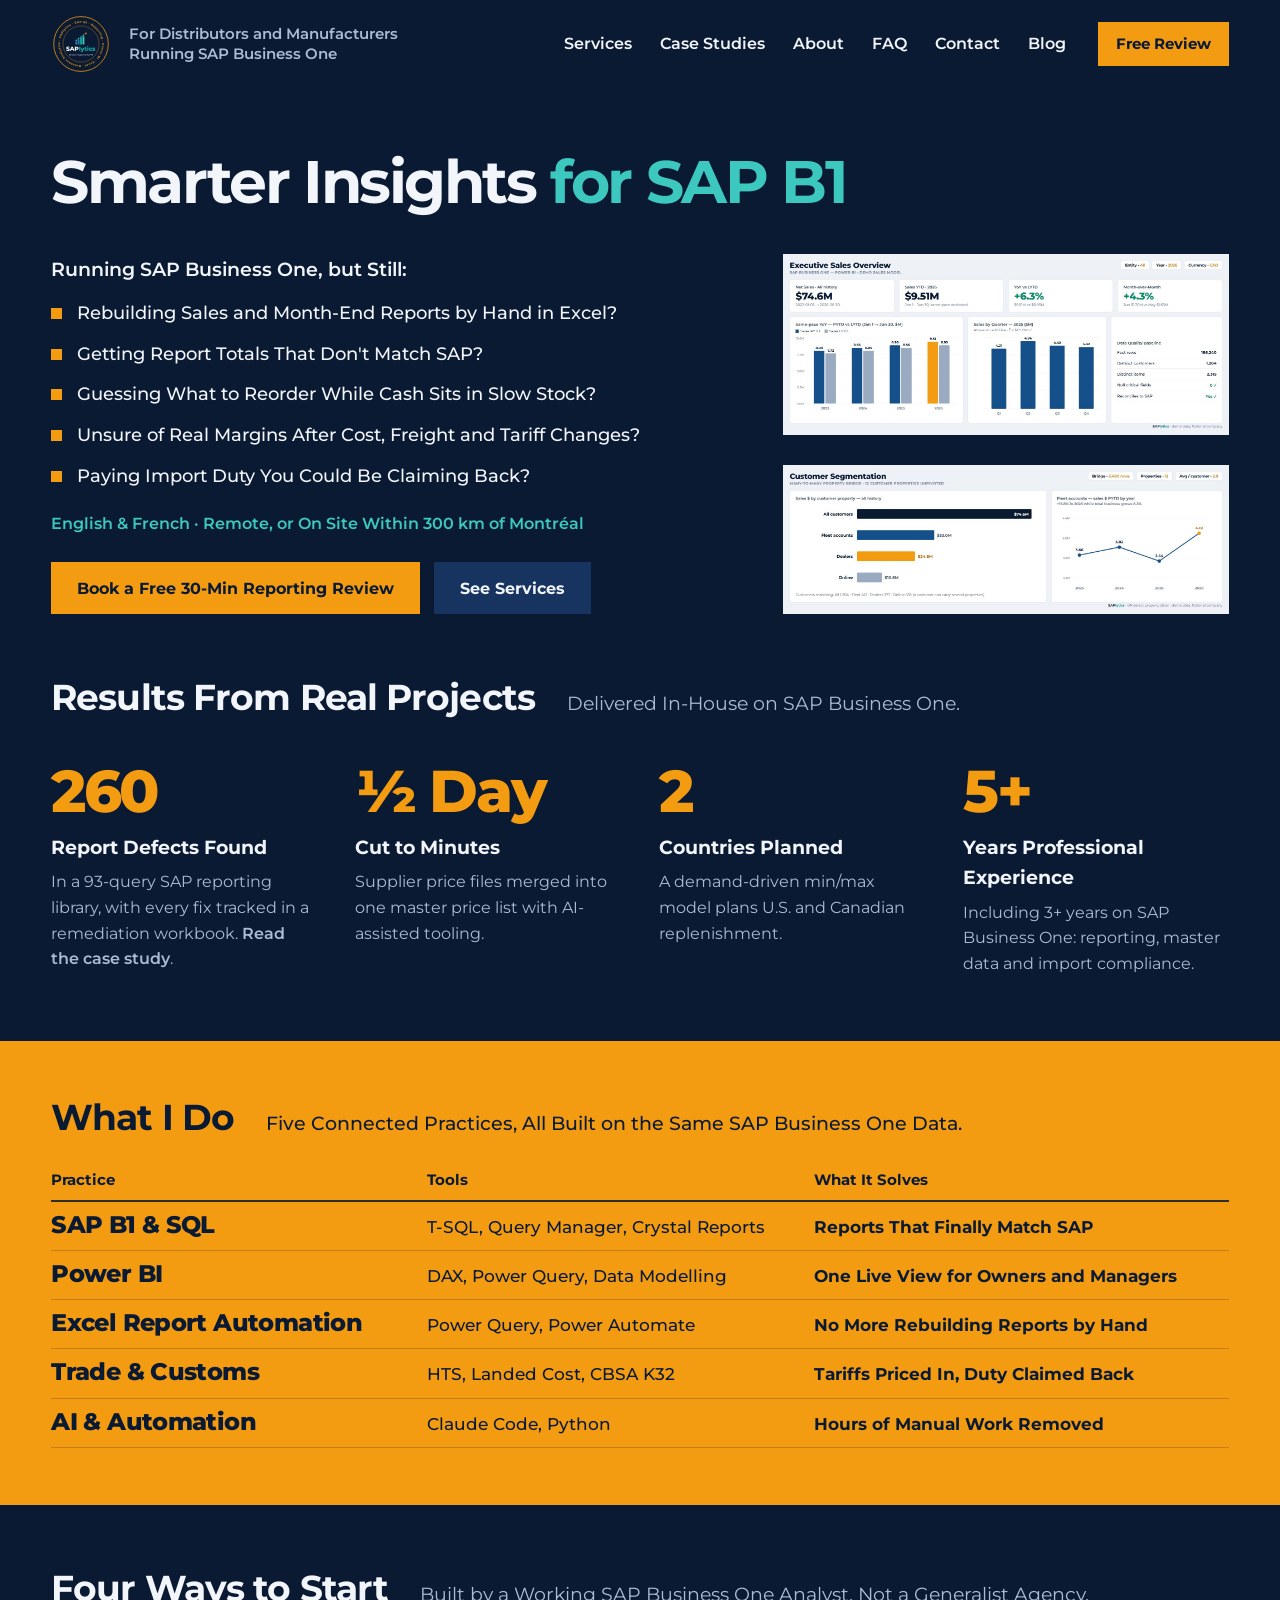
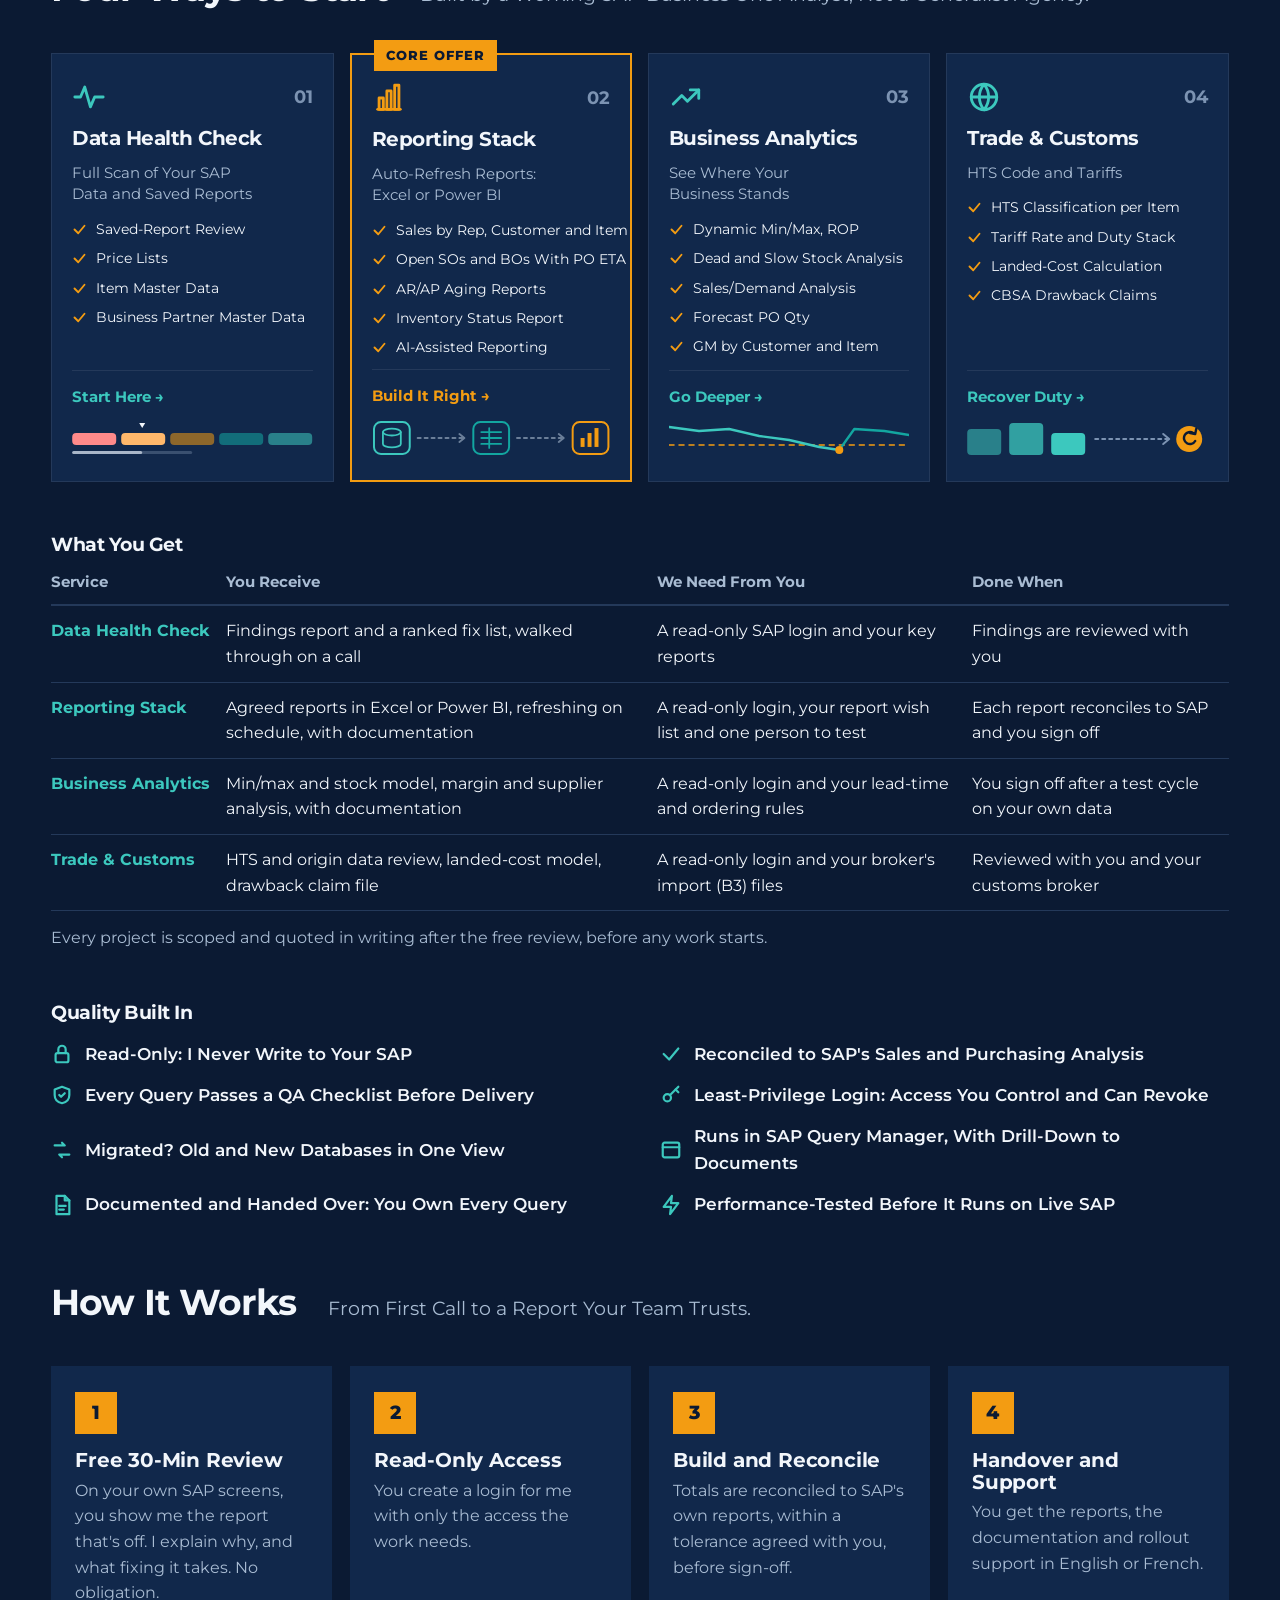
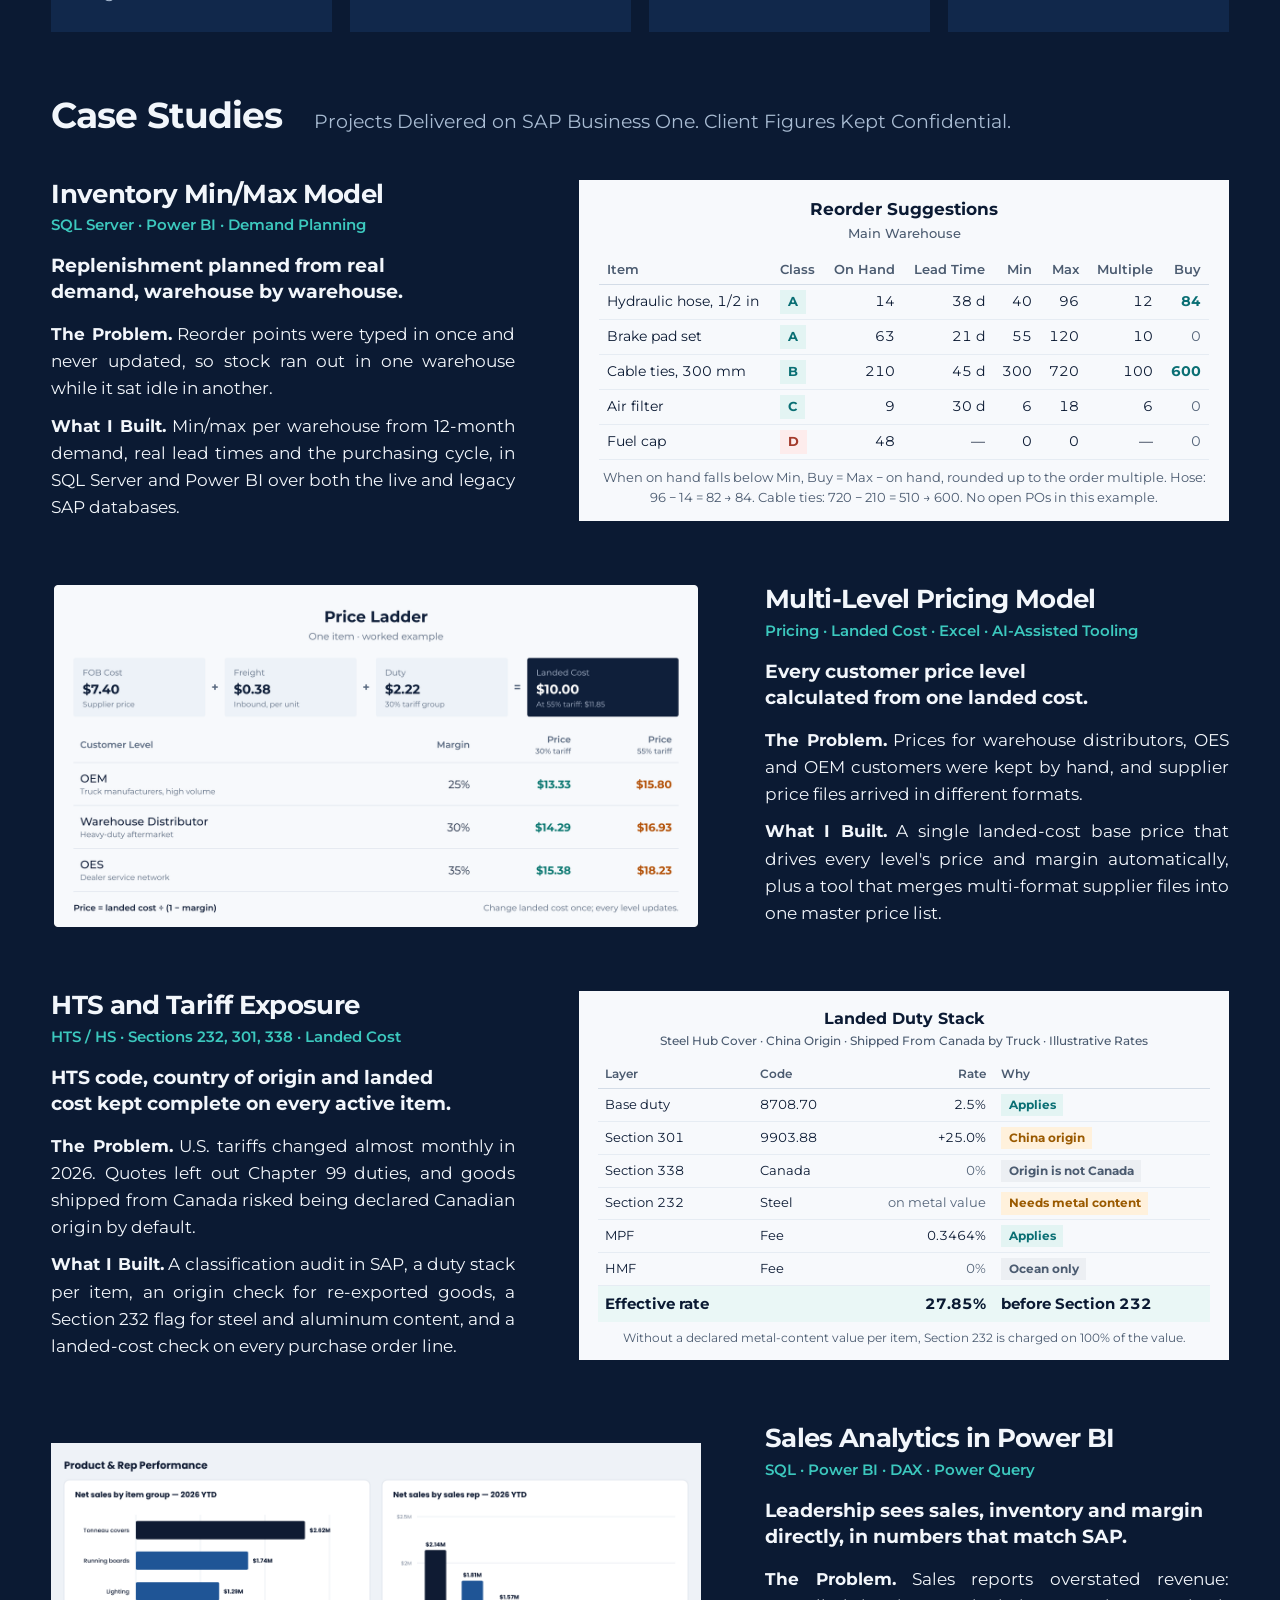
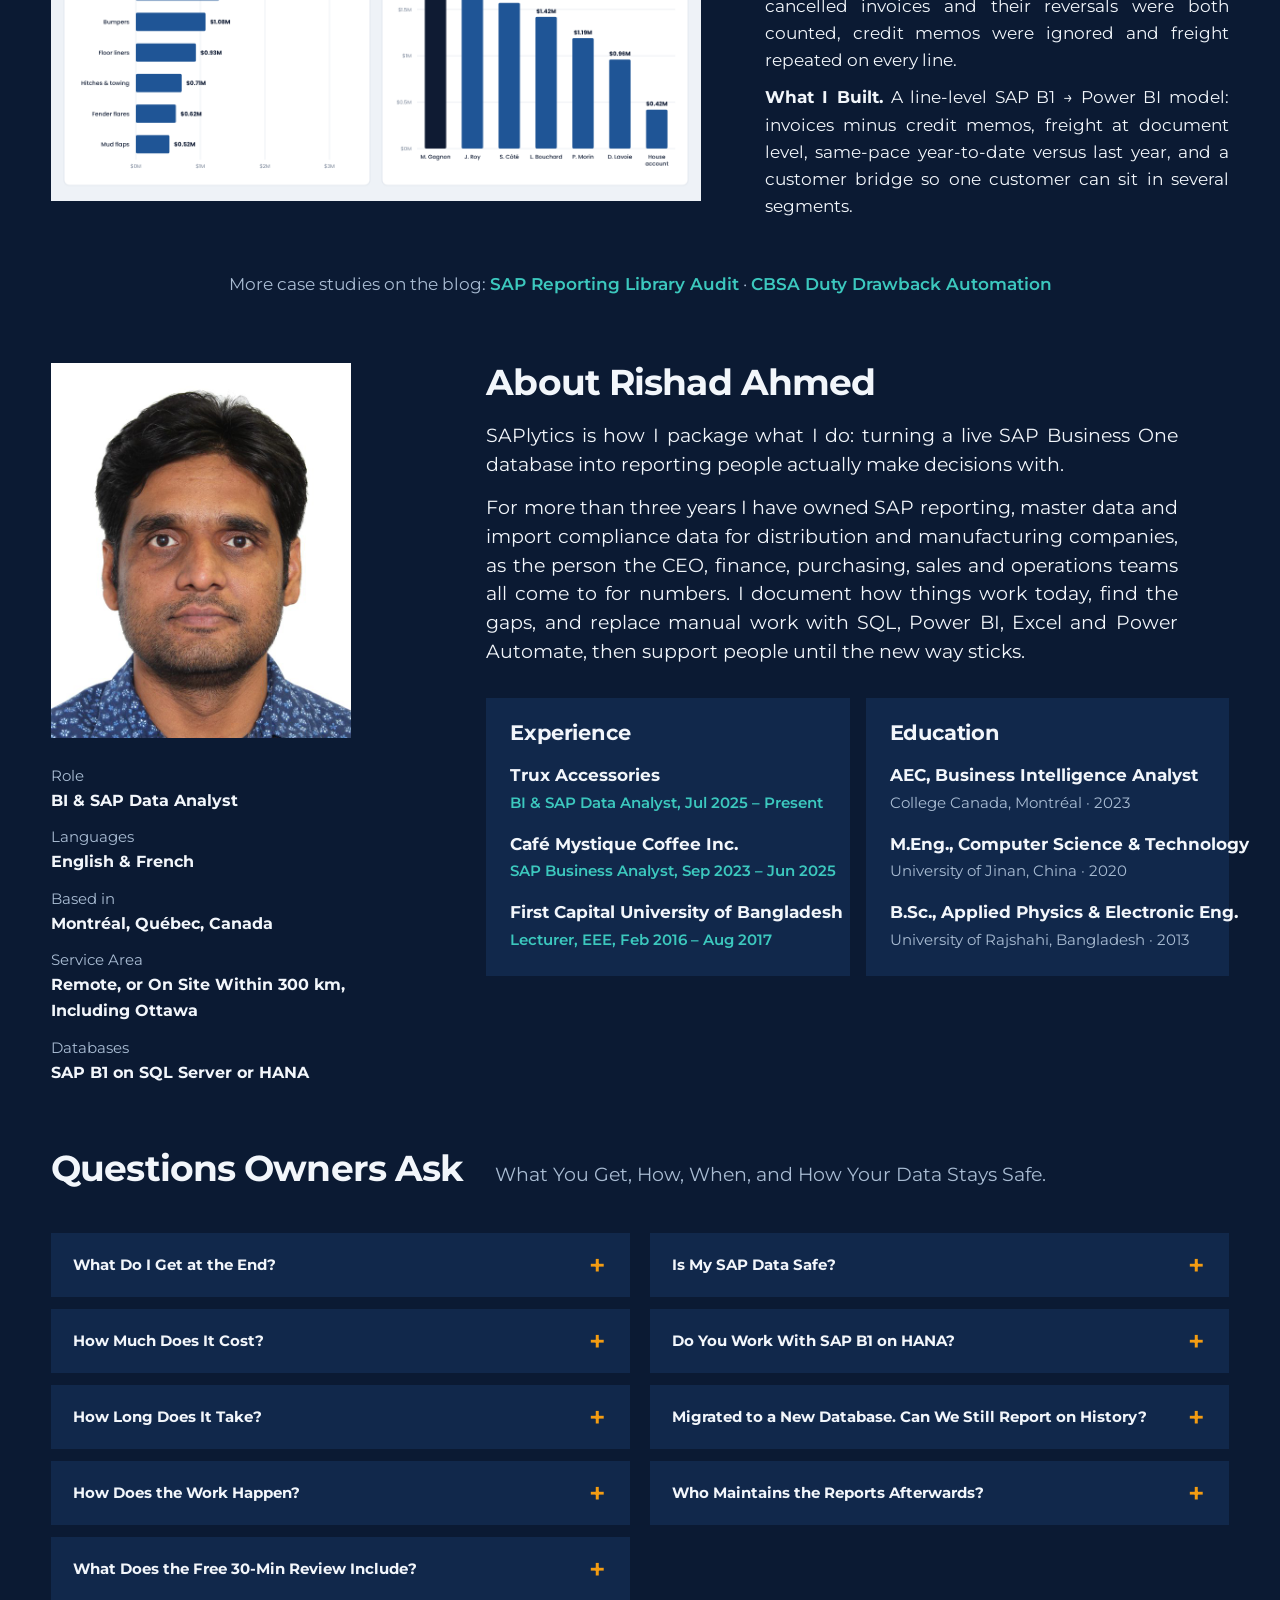
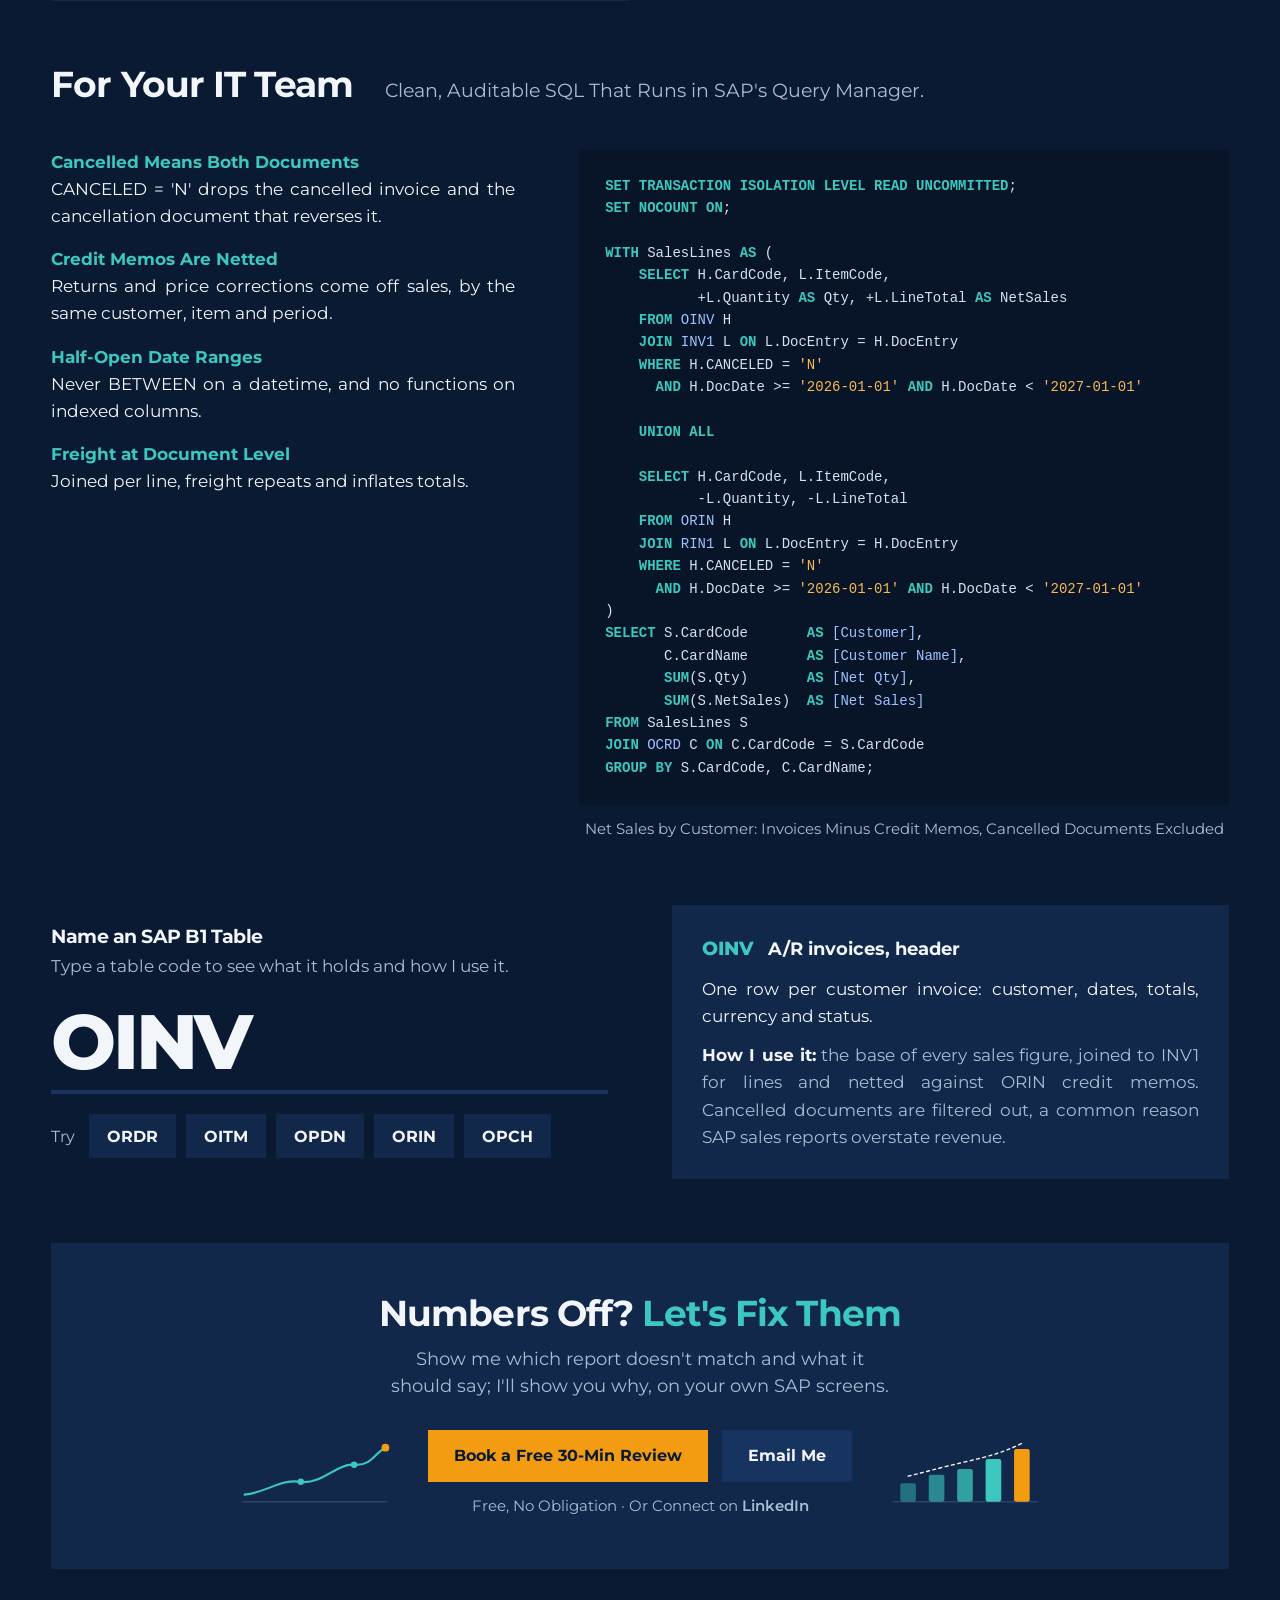
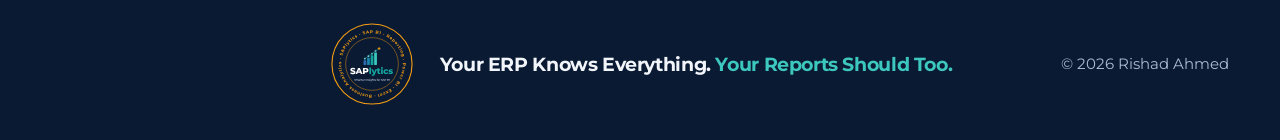
==== index.html @ 86fda19a "Fix example numbers, actionable services, deliverables, case studies to blog - Demo dashboards rebui" ====
<!DOCTYPE html>
<html lang="en-CA">
<head>
<meta charset="UTF-8">
<meta name="viewport" content="width=device-width, initial-scale=1.0">
<title>SAP Business One Reporting &amp; Power BI | Montréal | SAPlytics</title>
<meta name="description" content="SAP Business One reporting for distributors and manufacturers: SQL, Power BI and Excel reports that match SAP. HTS and duty drawback too. Bilingual, Montréal.">
<meta name="robots" content="index, follow, max-image-preview:large">
<meta name="author" content="Rishad Ahmed">
<link rel="canonical" href="https://ahmrishad167.github.io/saplytics/">
<meta name="theme-color" content="#0B1A33">
<link rel="icon" type="image/svg+xml" href="assets/saplytics-badge-dark.svg">
<link rel="icon" type="image/png" sizes="32x32" href="assets/favicon-32.png">
<link rel="apple-touch-icon" href="assets/apple-touch-icon.png">
<link rel="manifest" href="site.webmanifest">
<meta property="og:type" content="website">
<meta property="og:site_name" content="SAPlytics">
<meta property="og:locale" content="en_CA">
<meta property="og:title" content="SAPlytics — Smarter Insights for SAP B1">
<meta property="og:description" content="SAP B1 reports that reconcile to SAP: SQL, Power BI, Excel automation, HTS tariffs and CBSA drawback. Bilingual, Montréal. Free 30-minute reporting review.">
<meta property="og:url" content="https://ahmrishad167.github.io/saplytics/">
<meta property="og:image" content="https://ahmrishad167.github.io/saplytics/og-image.png">
<meta property="og:image:width" content="1200">
<meta property="og:image:height" content="630">
<meta property="og:image:alt" content="SAPlytics badge with the slogan Smarter Insights for SAP B1">
<meta name="twitter:card" content="summary_large_image">
<meta name="twitter:title" content="SAPlytics — Smarter Insights for SAP B1">
<meta name="twitter:description" content="SAP B1 reports that reconcile to SAP: SQL, Power BI, Excel automation, HTS tariffs and CBSA drawback. Bilingual, Montréal. Free 30-minute reporting review.">
<meta name="twitter:image" content="https://ahmrishad167.github.io/saplytics/og-image.png">
<script type="application/ld+json">
{
 "@context": "https://schema.org",
 "@graph": [
  {
   "@type": "ProfessionalService",
   "@id": "https://ahmrishad167.github.io/saplytics/#business",
   "name": "SAPlytics",
   "url": "https://ahmrishad167.github.io/saplytics/",
   "logo": "https://ahmrishad167.github.io/saplytics/assets/icon-512.png",
   "image": "https://ahmrishad167.github.io/saplytics/og-image.png",
   "slogan": "Smarter Insights for SAP B1",
   "description": "SAP Business One reporting and analytics for distributors and manufacturers: SQL, Power BI and Excel reports that reconcile to SAP, plus HTS tariff and CBSA duty drawback data.",
   "address": {
    "@type": "PostalAddress",
    "addressLocality": "Montréal",
    "addressRegion": "QC",
    "addressCountry": "CA"
   },
   "areaServed": [
    {
     "@type": "City",
     "name": "Montréal"
    },
    {
     "@type": "City",
     "name": "Ottawa"
    },
    {
     "@type": "AdministrativeArea",
     "name": "Québec"
    },
    {
     "@type": "Country",
     "name": "Canada"
    }
   ],
   "availableLanguage": [
    "English",
    "French"
   ],
   "founder": {
    "@id": "https://ahmrishad167.github.io/saplytics/#rishad"
   },
   "sameAs": [
    "https://www.linkedin.com/in/md-rishad-ahmed-8633b5231"
   ],
   "hasOfferCatalog": {
    "@type": "OfferCatalog",
    "name": "SAP Business One Reporting Services",
    "itemListElement": [
     {
      "@type": "Offer",
      "itemOffered": {
       "@type": "Service",
       "name": "Data Health Check"
      }
     },
     {
      "@type": "Offer",
      "itemOffered": {
       "@type": "Service",
       "name": "SAP B1 Reporting Stack"
      }
     },
     {
      "@type": "Offer",
      "itemOffered": {
       "@type": "Service",
       "name": "Business Analytics"
      }
     },
     {
      "@type": "Offer",
      "itemOffered": {
       "@type": "Service",
       "name": "Trade & Customs Data"
      }
     }
    ]
   },
   "potentialAction": {
    "@type": "ScheduleAction",
    "name": "Book a free 30-minute reporting review",
    "target": "https://calendly.com/saplytics/30min"
   }
  },
  {
   "@type": "Person",
   "@id": "https://ahmrishad167.github.io/saplytics/#rishad",
   "name": "Rishad Ahmed",
   "jobTitle": "BI & SAP Data Analyst",
   "image": "https://ahmrishad167.github.io/saplytics/assets/rishad-ahmed.jpg",
   "worksFor": {
    "@id": "https://ahmrishad167.github.io/saplytics/#business"
   },
   "knowsLanguage": [
    "en",
    "fr"
   ],
   "knowsAbout": [
    "SAP Business One",
    "SQL Server",
    "T-SQL",
    "Power BI",
    "DAX",
    "Excel automation",
    "HTS classification",
    "CBSA duty drawback",
    "Inventory planning"
   ],
   "sameAs": [
    "https://www.linkedin.com/in/md-rishad-ahmed-8633b5231"
   ]
  },
  {
   "@type": "WebSite",
   "@id": "https://ahmrishad167.github.io/saplytics/#website",
   "url": "https://ahmrishad167.github.io/saplytics/",
   "name": "SAPlytics",
   "inLanguage": "en-CA",
   "publisher": {
    "@id": "https://ahmrishad167.github.io/saplytics/#business"
   }
  },
  {
   "@type": "FAQPage",
   "@id": "https://ahmrishad167.github.io/saplytics/#faq",
   "mainEntity": [
    {
     "@type": "Question",
     "name": "What Do I Get at the End?",
     "acceptedAnswer": {
      "@type": "Answer",
      "text": "Working reports your team uses every day: SAP queries, Excel workbooks that refresh themselves, Power BI dashboards, or all three. Each one comes with documentation and a reconciliation that shows its totals match SAP. You own all of it."
     }
    },
    {
     "@type": "Question",
     "name": "How Much Does It Cost?",
     "acceptedAnswer": {
      "@type": "Answer",
      "text": "Every project is different, so it is quoted after a short assessment. After the free review, you get a written scope and a quote covering what you will receive and when, before any work starts. No obligation."
     }
    },
    {
     "@type": "Question",
     "name": "How Long Does It Take?",
     "acceptedAnswer": {
      "@type": "Answer",
      "text": "It depends on the scope: a Data Health Check is quicker than a full reporting stack. After the free review you get a short written scope with what you'll receive and a delivery date, before any work starts."
     }
    },
    {
     "@type": "Question",
     "name": "How Does the Work Happen?",
     "acceptedAnswer": {
      "@type": "Answer",
      "text": "Free review, then a read-only login, then build and reconcile, then handover with rollout support. I work remotely anywhere, or on site in Montréal and within about 300 km, including Ottawa, in English or French."
     }
    },
    {
     "@type": "Question",
     "name": "What Does the Free 30-Min Review Include?",
     "acceptedAnswer": {
      "@type": "Answer",
      "text": "You share your screen and show me a report that doesn't match, or a question SAP can't answer. I explain why, and what fixing it would involve. No obligation. Pick a time on Calendly."
     }
    },
    {
     "@type": "Question",
     "name": "Is My SAP Data Safe?",
     "acceptedAnswer": {
      "@type": "Answer",
      "text": "Yes. You create the login, with only the access the work needs, and you can switch it off at any time. I only read from SAP; nothing is ever written back, and every query is checked for performance before it runs on your live database."
     }
    },
    {
     "@type": "Question",
     "name": "Do You Work With SAP B1 on HANA?",
     "acceptedAnswer": {
      "@type": "Answer",
      "text": "Yes. SAP Business One on SQL Server or HANA, as long as I can connect to a valid company database."
     }
    },
    {
     "@type": "Question",
     "name": "Migrated to a New Database. Can We Still Report on History?",
     "acceptedAnswer": {
      "@type": "Answer",
      "text": "Yes. Your old and new SAP databases, or several company databases, are combined in the same report, so history and current data sit side by side. Open orders and backorders are rebuilt across the changeover, so nothing is lost or counted twice."
     }
    },
    {
     "@type": "Question",
     "name": "Who Maintains the Reports Afterwards?",
     "acceptedAnswer": {
      "@type": "Answer",
      "text": "Your team can. Every query and model is documented and handed over, and I stay available for changes and support when you need them."
     }
    }
   ]
  }
 ]
}
</script>
<link rel="preconnect" href="https://fonts.googleapis.com">
<link rel="preconnect" href="https://fonts.gstatic.com" crossorigin>
<link href="https://fonts.googleapis.com/css2?family=Montserrat:wght@400;500;600;700;800&display=swap" rel="stylesheet">
<style>
  :root{
    --ground:#0B1A33;
    --ground-2:#11284B;
    --ground-3:#173360;
    --line:#24395A;
    --ink:#F2F6FB;
    --muted:#A9BCD3;
    --teal:#3CC8BE;
    --accent:#F39C12;
    --navy-ink:#0B1A33;

    --m:clamp(20px,4vw,64px);
    --max:1280px;
    --gap:clamp(48px,5vw,80px);
    --fs-display:clamp(38px,4.7vw,76px);
    --fs-head:clamp(28px,2.8vw,42px);
    --fs-sub:clamp(19px,1.5vw,23px);
    --fs-body:18px;
    --fs-small:15px;
    --ease:cubic-bezier(.19,1,.22,1);
  }
  *{box-sizing:border-box;margin:0;padding:0}
  html{scroll-behavior:smooth}
  section[id]{scroll-margin-top:calc(88px + 24px - var(--gap))}
  .contact[id]{scroll-margin-top:136px}
  body{background:var(--ground);color:var(--ink);font-family:'Montserrat',system-ui,sans-serif;font-size:var(--fs-body);line-height:1.6;-webkit-font-smoothing:antialiased;overflow-x:hidden}
  a{color:inherit}
  img{display:block;max-width:100%;height:auto}
  ::selection{background:var(--accent);color:var(--navy-ink)}
  :focus-visible{outline:3px solid var(--accent);outline-offset:3px}
  .sr{position:absolute;width:1px;height:1px;overflow:hidden;clip:rect(0 0 0 0);white-space:nowrap}
  .skip{position:absolute;left:-9999px;top:0;background:var(--accent);color:var(--navy-ink);padding:12px 18px;font-weight:700;z-index:60}
  .skip:focus{left:0}
  h1,h2,h3{font-weight:700;letter-spacing:-.025em;line-height:1.08}
  .wrap{max-width:calc(var(--max) + 2 * var(--m));margin:0 auto;padding:0 var(--m)}
  section{padding-top:var(--gap)}
  /* heading and its one-line intro share a row */
  .head{display:flex;align-items:baseline;gap:12px 32px;flex-wrap:wrap;margin-bottom:clamp(32px,3.5vw,48px)}
  .head h2{font-size:var(--fs-head)}
  .head p{font-size:var(--fs-sub);color:var(--muted);line-height:1.4}

  .btn{display:inline-flex;align-items:center;justify-content:center;gap:10px;min-height:52px;padding:0 26px;background:var(--accent);color:var(--navy-ink);font-weight:700;font-size:16px;text-decoration:none;border:0;cursor:pointer;transition:transform .25s var(--ease),background .25s}
  .btn:hover{background:#FFB238;transform:translateY(-2px)}
  .btn:active{transform:none}
  .btn.ghost{background:var(--ground-3);color:var(--ink)}
  .btn.ghost:hover{background:#21437A}
  .tlink{font-weight:600;text-decoration:underline;text-decoration-thickness:2px;text-underline-offset:6px;text-decoration-color:transparent;transition:text-decoration-color .25s,text-underline-offset .25s}
  .tlink:hover,.tlink:focus-visible{text-decoration-color:currentColor;text-underline-offset:4px}
  .cta{display:flex;gap:14px;flex-wrap:wrap}

  /* ---------- bar ---------- */
  .bar{position:sticky;top:0;z-index:50;background:var(--ground)}
  .bar .wrap{display:flex;align-items:center;gap:32px;height:88px}
  .wm{display:flex;align-items:center;text-decoration:none}
  .wm img{width:72px;height:72px;flex:none}
  .tagline{margin-left:-14px;font-size:15px;font-weight:600;line-height:1.35;color:var(--muted);flex:0 1 auto;min-width:0;max-width:540px;text-wrap:balance}
  .bar nav,.bar .btn{flex:none}
  .bar nav a,.bar .btn{white-space:nowrap}
  .bar nav{margin-left:auto;display:flex;gap:28px;font-size:16px}
  .bar .btn{min-height:44px;padding:0 18px;font-size:15px}
  @media (min-width:1040px) and (max-width:1279px){
    .tagline{font-size:14px;line-height:1.3}
    .bar .wrap{gap:22px}
    .bar nav{gap:20px;font-size:15px}
  }
  @media (min-width:961px) and (max-width:1039px){.tagline{display:none}}

  /* ---------- hero ---------- */
  .hero{padding-top:clamp(40px,5vw,72px)}
  h1{font-size:var(--fs-display);letter-spacing:-.04em;line-height:1;white-space:nowrap}
  h1 .t2{font-style:normal;color:var(--teal)}
  .hero-grid{margin-top:clamp(28px,3vw,44px);display:grid;grid-template-columns:minmax(0,3fr) minmax(0,2fr);gap:clamp(32px,5vw,72px);align-items:stretch}
  .lede{font-size:var(--fs-sub);font-weight:600}
  .pains{list-style:none;margin-top:14px;display:grid;gap:12px;font-size:var(--fs-body);font-weight:500}
  .pains li{padding-left:26px;position:relative}
  .pains li::before{content:"";position:absolute;left:0;top:.5em;width:11px;height:11px;background:var(--accent)}
  .meta{margin-top:20px;font-size:16px;font-weight:600;color:var(--teal)}
  .hero .cta{margin-top:26px}
  .hero-fig{display:flex;flex-direction:column;justify-content:space-between;gap:12px;height:100%}
  .hero figure img{width:100%;transition:transform 1.2s var(--ease)}
  .hero figure:hover img{transform:scale(1.015)}

  /* ---------- results ---------- */
  .figs{list-style:none;display:grid;grid-template-columns:repeat(4,minmax(0,1fr));gap:clamp(24px,3vw,48px)}
  .figs strong{display:block;font-size:clamp(44px,4.6vw,72px);font-weight:800;letter-spacing:-.04em;line-height:1;color:var(--accent)}
  .figs b{display:block;margin-top:12px;font-size:19px;font-weight:700}
  .figs span{display:block;margin-top:6px;font-size:16px;color:var(--muted)}

  /* ---------- practices (accent field) ---------- */
  .practices{margin-top:var(--gap);background:var(--accent);color:var(--navy-ink);padding:clamp(44px,4.5vw,68px) 0}
  .practices .head p{color:var(--navy-ink);font-weight:500}
  .practices .head{margin-bottom:clamp(20px,2.4vw,32px)}
  .ptable{width:100%;border-collapse:collapse}
  .ptable th{text-align:left;font-size:var(--fs-small);font-weight:700;padding:0 16px 8px 0;border-bottom:2px solid rgba(11,26,51,.85)}
  .ptable td{padding:9px 16px 9px 0;border-bottom:1px solid rgba(11,26,51,.22);vertical-align:baseline}
  .ptable td:first-child{font-size:clamp(21px,1.9vw,28px);font-weight:800;letter-spacing:-.025em;line-height:1.1;white-space:nowrap;padding-right:32px}
  .ptable td:nth-child(2){font-size:17px;font-weight:500}
  .ptable td:nth-child(3){font-size:17px;font-weight:700}
  .ptable tr:hover td:first-child{color:#fff}

  /* ---------- services ---------- */
  .svc{display:grid;grid-template-columns:repeat(4,minmax(0,1fr));gap:16px;align-items:stretch}
  .svc-card{position:relative;background:var(--ground-2);border:1px solid var(--line);padding:26px 20px 22px;display:flex;flex-direction:column;gap:12px}
  .svc-card.core{border:2px solid var(--accent)}
  .svc-tag{position:absolute;top:-15px;left:22px;background:var(--accent);color:var(--navy-ink);font-size:13px;font-weight:800;letter-spacing:.08em;text-transform:uppercase;padding:5px 12px}
  .svc-top{display:flex;justify-content:space-between;align-items:center}
  .svc-ic{width:34px;height:34px}
  .svc-n{font-size:18px;font-weight:700;color:#7C93B2}
  .svc-card h3{font-size:clamp(20px,1.6vw,23px);line-height:1.15;white-space:nowrap}
  .svc-sub{font-size:15px;color:var(--muted);line-height:1.45;text-wrap:balance}
  @media (min-width:1240px){.svc-list li span{white-space:nowrap}}
  .svc-list{list-style:none;display:grid;gap:9px;font-size:clamp(14px,1.05vw,15.5px);line-height:1.45;margin-top:2px}
  .svc-list li{display:flex;gap:9px;align-items:flex-start}
  .svc-list .ck{width:15px;height:15px;flex:none;margin-top:3px}
  .svc-foot{margin-top:auto;padding-top:14px;border-top:1px solid var(--line);display:grid;gap:10px}
  .svc-go{font-size:15px;font-weight:700;color:var(--teal);text-decoration:none;transition:color .2s,transform .2s;justify-self:start}
  .svc-go:hover,.svc-go:focus-visible{color:#fff;text-decoration:underline;text-underline-offset:4px}
  .svc-card.core .svc-go{color:var(--accent)}
  .svc-art{width:100%;max-width:320px;height:40px}
  .deliv-wrap{margin-top:clamp(40px,4vw,56px)}
  .deliv-wrap h3{font-size:var(--fs-sub);margin-bottom:16px}
  .deliv-t{width:100%;border-collapse:collapse;font-size:16px}
  .deliv-t th{text-align:left;font-size:var(--fs-small);font-weight:700;color:var(--muted);padding:0 16px 10px 0;border-bottom:2px solid var(--line)}
  .deliv-t td{padding:12px 16px 12px 0;border-bottom:1px solid var(--line);vertical-align:top}
  .deliv-t td:first-child{font-weight:700;color:var(--teal);white-space:nowrap}
  .deliv-note{margin-top:14px;font-size:16px;color:var(--muted)}
  .quality{margin-top:clamp(40px,4vw,56px)}
  .quality h3{font-size:var(--fs-sub);margin-bottom:18px}
  .quality ul{list-style:none;display:grid;grid-template-columns:repeat(2,minmax(0,1fr));gap:14px 40px}
  .quality li{display:flex;align-items:center;gap:12px;font-size:17px;font-weight:600}
  .q-ic{width:22px;height:22px;flex:none}
  .cta-art{width:210px;height:90px;flex:none}

  /* ---------- steps ---------- */
  .steps{list-style:none;counter-reset:s;display:grid;grid-template-columns:repeat(4,minmax(0,1fr));gap:18px}
  .steps li{counter-increment:s;background:var(--ground-2);padding:26px 24px}
  .steps li::before{content:counter(s);display:grid;place-items:center;width:42px;height:42px;background:var(--accent);color:var(--navy-ink);font-weight:800;font-size:19px;margin-bottom:16px}
  .steps h3{font-size:20px;letter-spacing:-.01em;margin-bottom:6px}
  .steps p{font-size:16px;color:var(--muted)}

  /* ---------- case studies ---------- */
  .case{display:grid;grid-template-columns:minmax(0,5fr) minmax(0,7fr);gap:clamp(32px,5vw,72px);align-items:center}
  .case.flip{grid-template-columns:minmax(0,7fr) minmax(0,5fr)}
  .case.flip .txt{order:2}
  .more-cases{margin-top:clamp(40px,4vw,56px);font-size:17px;color:var(--muted);text-align:center}
  .more-cases a{color:var(--teal)}
  .case + .case{margin-top:clamp(48px,5vw,80px)}
  .case h3{font-size:clamp(23px,2vw,30px);margin-bottom:6px}
  @media (min-width:1200px){.case h3{white-space:nowrap}}
  .case .tags{font-size:var(--fs-small);font-weight:600;color:var(--teal);margin-bottom:16px}
  .case .outcome{font-size:var(--fs-sub);font-weight:700;line-height:1.35;margin-bottom:16px;text-wrap:balance}
  .case p{font-size:17px}
  .case p + p{margin-top:10px}
  .case p b{font-weight:700}
  .case .src{margin-top:14px;font-size:var(--fs-small);color:var(--muted)}
  .case figure img{width:100%}
  figcaption{margin-top:12px;font-size:var(--fs-small);color:var(--muted);text-align:center}

  /* case visuals match the height of their text */
  .case{align-items:stretch}
  .case > .txt{align-self:center}
  .vis{contain:size;display:flex;min-height:100%}
  .vis > [data-ui].ui{flex:1;display:flex;flex-direction:column;justify-content:center;overflow:hidden}
  .vis.img{margin:0;align-items:center;justify-content:center}
  .vis.img img{width:auto;height:auto;max-width:100%;max-height:100%}
  .vis .ui td,.vis .ui th{padding:5px 8px}
  .vis > [data-ui].ui{padding:16px 20px 14px}
  .vis .ui .kv{margin-bottom:10px;gap:8px}
  .vis .ui .kv div{padding:7px 10px}
  .vis .ui .ui-t{margin-bottom:10px}
  .vis .ui .note{margin-top:8px}
  .vis .ui tfoot td{padding-top:8px}
  @media (max-width:960px){.vis{contain:none;min-height:0}.vis.img img{height:auto}}
  [data-ui].ui{background:#F7F9FC;color:#0B1A33;font-size:14px;padding:22px 22px 18px;overflow-x:auto}
  .ui .ui-t{text-align:center;margin-bottom:14px}
  .ui .ui-t b{display:block;font-size:17px;font-weight:700}
  .ui .ui-t span{display:block;font-size:13px;color:#4B5B70;font-weight:500}
  .ui table{width:100%;border-collapse:collapse;font-variant-numeric:tabular-nums}
  .ui th{text-align:left;font-weight:600;color:#4B5B70;font-size:13px;padding:8px;border-bottom:1px solid #D3DCE7}
  .ui td{padding:9px 8px;border-bottom:1px solid #E6ECF3;vertical-align:top}
  .ui .r{text-align:right}
  .ui .pill{display:inline-block;font-size:12.5px;font-weight:700;padding:2px 8px;background:#E3F4F3;color:#0A6F74}
  .ui .pill.warn{background:#FFF1DC;color:#9A5A00}
  .ui .pill.off{background:#ECEFF3;color:#4B5B70}
  .ui .pill.d{background:#FDECEC;color:#A33A2B}
  .ui .strong{font-weight:700;color:#0A6F74}
  .ui .dim{color:#55657A}
  .ui tfoot td{font-weight:700;border-bottom:0;padding-top:12px}
  .ui .note{margin-top:12px;font-size:13px;color:#4B5B70;line-height:1.5;text-align:center}
  .ui .sub{font-size:12.5px;color:#55657A;display:block;font-weight:500}
  .ui .kv{display:grid;grid-template-columns:repeat(3,minmax(0,1fr));gap:10px;margin-bottom:14px}
  .ui .kv div{background:#EDF2F8;padding:9px 11px;font-size:12.5px;color:#4B5B70}
  .ui .kv div b{display:block;font-size:15px;color:#0B1A33}
  .ui .kv.big div b{font-size:28px;line-height:1.1;margin-top:2px}
  .ui .total td{font-size:16px;color:#0B1A33;background:#EAF7F6}
  .ui .deliv{list-style:none;display:grid;grid-template-columns:1fr 1fr;gap:8px}
  .ui .deliv li{background:#EAF7F6;padding:10px 12px;font-weight:600;font-size:14px}

  /* ---------- about ---------- */
  .about .wrap{display:grid;grid-template-columns:minmax(0,4fr) minmax(0,8fr);gap:clamp(32px,5vw,72px);align-items:start}
  .about .photo{width:min(300px,100%)}
  .about dl{margin-top:26px;display:grid;gap:12px;font-size:16px}
  .about dt{color:var(--muted);font-size:var(--fs-small)}
  .about dd{font-weight:700}
  .about h2{font-size:var(--fs-head);margin-bottom:20px}
  .about .body > p{font-size:var(--fs-sub);line-height:1.5;max-width:36em}
  .about .body > p + p{margin-top:14px}
  .exp{margin-top:32px;display:grid;grid-template-columns:minmax(0,1fr) minmax(0,1fr);gap:16px;align-items:stretch}
  .exp > div{background:var(--ground-2);padding:24px 24px}
  .exp h3{font-size:21px;letter-spacing:-.01em;margin-bottom:18px}
  .jobs,.edu{list-style:none;display:grid;gap:16px}
  .jobs b,.edu b{display:block;font-size:16.5px}
  .jobs span{display:block;font-size:15px;color:var(--teal);font-weight:600}
  @media (min-width:1260px){.edu b,.jobs b,.jobs span{white-space:nowrap}}
  .edu span{display:block;color:var(--muted);font-size:15px}
  .jobs b,.edu b{margin-bottom:2px}


  /* ---------- FAQ ---------- */
  .faq-grid{display:grid;grid-template-columns:repeat(2,minmax(0,1fr));gap:12px 20px;align-items:start}
  .faq-grid > div{display:grid;gap:12px}
  .faq details{background:var(--ground-2)}
  .faq summary{cursor:pointer;list-style:none;padding:20px 50px 20px 22px;font-size:clamp(15px,1.15vw,16.5px);font-weight:700;position:relative}
  .faq summary::-webkit-details-marker{display:none}
  .faq summary::after{content:"+";position:absolute;right:24px;top:50%;transform:translateY(-50%);font-size:28px;font-weight:600;color:var(--accent);transition:transform .25s var(--ease)}
  .faq details[open] summary::after{transform:translateY(-50%) rotate(45deg)}
  .faq summary:hover{color:var(--teal)}
  .faq details p{padding:0 24px 22px;font-size:17px;color:var(--muted)}
  /* ---------- IT team ---------- */
  .it .grid{display:grid;grid-template-columns:minmax(0,5fr) minmax(0,7fr);gap:clamp(32px,5vw,72px);align-items:start}
  .rules{list-style:none;display:grid;gap:16px}
  .rules li{font-size:17px}
  .rules b{display:block;color:var(--teal);font-weight:700}
  pre{background:#081428;padding:26px;overflow-x:auto;font-family:Consolas,'Cascadia Code',Menlo,monospace;font-size:14px;line-height:1.6;color:#D5E1F0;tab-size:4}
  pre .k{color:#3CC8BE;font-weight:600}
  pre .s{color:#F7B955}
  pre .n{color:#9FC2FF}
  .lookup{margin-top:clamp(48px,5vw,72px);display:grid;grid-template-columns:minmax(0,6fr) minmax(0,6fr);gap:clamp(32px,5vw,72px);align-items:center}
  .lookup h3{font-size:var(--fs-sub)}
  .lookup .lead{margin-top:6px;color:var(--muted);font-size:17px}
  .tbl-in{margin-top:18px}
  .tbl-in input{all:unset;box-sizing:border-box;width:100%;font-size:clamp(48px,6vw,92px);font-weight:800;letter-spacing:-.04em;line-height:1.05;text-transform:uppercase;caret-color:var(--accent);padding:4px 0 8px;border-bottom:4px solid var(--ground-3);transition:border-color .25s}
  .tbl-in input:focus{border-bottom-color:var(--accent)}
  .examples{margin-top:20px;display:flex;flex-wrap:wrap;gap:10px;align-items:center}
  .examples > span{color:var(--muted);font-size:16px;margin-right:4px}
  .examples button{all:unset;cursor:pointer;min-height:44px;padding:0 18px;display:inline-flex;align-items:center;background:var(--ground-2);font-weight:700;font-size:16px;transition:background .2s,color .2s}
  .examples button:hover,.examples button:focus-visible{background:var(--teal);color:var(--navy-ink)}
  .examples button:focus-visible{outline:3px solid var(--accent);outline-offset:3px}
  .answer{background:var(--ground-2);padding:28px 30px;min-height:15em}
  .answer .an{display:flex;align-items:baseline;gap:14px;flex-wrap:wrap}
  .answer .an b{font-size:var(--fs-sub);font-weight:800;color:var(--teal)}
  .answer .an span{font-weight:700}
  .answer p{margin-top:12px;font-size:17px}
  .answer p.use{color:var(--muted)}
  .answer p.use strong{color:var(--ink);font-weight:700}

  /* ---------- contact & footer ---------- */
  .contact .box{background:var(--ground-2);padding:clamp(36px,4vw,56px) clamp(24px,4vw,56px);text-align:center}
  .contact h2{font-size:var(--fs-head);letter-spacing:-.025em;line-height:1.1}
  .contact h2 span{color:var(--teal)}
  .contact .lead{margin:12px auto 0;font-size:var(--fs-body);line-height:1.5;max-width:46em;color:var(--muted);text-wrap:balance}
  .c-row{margin-top:clamp(22px,2.4vw,30px);display:flex;align-items:center;justify-content:center;gap:clamp(24px,3vw,44px)}
  .c-row .cta-art{width:150px;height:64px}
  .c-mid .cta{justify-content:center}
  .c-mid .btn{min-height:52px;font-size:16px}
  .contact .li{margin-top:12px;font-size:var(--fs-small);color:var(--muted)}
  footer{padding:clamp(40px,4vw,56px) 0 32px}
  footer .wrap{display:grid;grid-template-columns:1fr auto 1fr;align-items:center;gap:24px;font-size:var(--fs-small);color:var(--muted)}
  .f-brand{grid-column:2;display:flex;align-items:center;gap:24px}
  footer .wm img{width:88px;height:88px}
  .f-tag{font-size:var(--fs-sub);font-weight:700;letter-spacing:-.02em;line-height:1.25;color:var(--ink)}
  .f-tag span{color:var(--teal)}
  .f-copy{grid-column:3;justify-self:end}

  /* justified explanations, only where the column is wide enough */
  .case .txt p:not(.tags):not(.src):not(.outcome),.about .body > p,.faq details p,.rules li,.answer p{text-align:justify;hyphens:manual}

  img.zoom{cursor:zoom-in}
  img.zoom:focus-visible{outline:3px solid var(--accent);outline-offset:3px}
  #lightbox{border:0;padding:0;background:transparent;max-width:min(1500px,94vw);max-height:92vh;margin:auto;overflow:visible}
  #lightbox::backdrop{background:rgba(6,14,28,.88)}
  #lightbox figure{margin:0}
  #lightbox img{display:block;max-width:100%;max-height:82vh;width:auto;height:auto;margin:0 auto}
  #lightbox figcaption{margin-top:14px;text-align:center;color:var(--ink);font-size:17px;font-weight:600}
  #lb-close{position:absolute;top:-46px;right:0;width:40px;height:40px;border:0;background:var(--accent);color:var(--navy-ink);font-size:26px;font-weight:700;line-height:1;cursor:pointer}
  /* ---------- motion ---------- */
  .js .rv{opacity:0;transform:translateY(24px);transition:opacity .8s var(--ease),transform .8s var(--ease);transition-delay:var(--d,0s)}
  .js .rv.in{opacity:1;transform:none}
  .js h1 .ln{display:block;overflow:hidden;padding-bottom:.06em}
  .js h1 .ln > span{display:block;transform:translateY(105%);transition:transform .9s var(--ease);color:inherit}
  .js .loaded h1 .ln > span{transform:none}

  /* ---------- tablet & phone ---------- */
  @media (max-width:960px){
    .svc{grid-template-columns:repeat(2,minmax(0,1fr));row-gap:28px}
  }
  @media (max-width:960px){
    .bar nav{display:none}
    .bar .btn{margin-left:auto}
    .faq-grid,.hero-grid,.case,.case.flip,.it .grid,.lookup,.about .wrap,.contact .box,.exp{grid-template-columns:minmax(0,1fr)}
    .case > *,.it .grid > *{min-width:0}
    .case.flip .txt{order:0}
    .figs{grid-template-columns:repeat(2,minmax(0,1fr))}
    .steps{grid-template-columns:repeat(2,minmax(0,1fr))}
    .about .photo{width:220px}
    .ptable td:first-child{white-space:normal}
    .cta-art{display:none}
  }
  @media (max-width:640px){
    h1{white-space:normal;font-size:10.6vw}
    .case h3,.svc-card h3,.edu b,.jobs b,.jobs span{white-space:normal}
    .exp > div{padding:22px 20px}
    .ptable thead,.deliv-t thead{display:none}
    .deliv-t,.deliv-t tbody,.deliv-t tr,.deliv-t td{display:block}
    .deliv-t tr{padding:12px 0;border-bottom:1px solid var(--line)}
    .deliv-t td{border:0;padding:2px 0}
    .deliv-t td:nth-child(3)::before{content:"Needs: ";color:var(--muted)}
    .deliv-t td:nth-child(4)::before{content:"Done: ";color:var(--muted)}
    .ptable,.ptable tbody,.ptable tr,.ptable td{display:block}
    .ptable tr{padding:14px 0;border-bottom:1px solid rgba(11,26,51,.22)}
    .ptable td{border:0;padding:2px 0}
    .ptable td:first-child{font-size:7.6vw;padding:0 0 4px}
  }
  @media (max-width:560px){
    .bar .wrap{height:72px}
    .wm img{width:56px;height:56px}
    .tagline{display:none}
    .contact h2{font-size:7.4vw}
    .svc,.steps{grid-template-columns:1fr}
    .quality ul{grid-template-columns:1fr}
      .figs{gap:28px 20px}
    .figs strong{font-size:12vw}
    .ui .kv{grid-template-columns:1fr 1fr 1fr;gap:6px}
    .ui .kv div{padding:7px 8px}
    .ui .deliv{grid-template-columns:1fr}
    [data-ui].ui{padding:16px 14px;font-size:13px}
    .ui th,.ui td{padding:7px 5px}
    .ui .hide-s,.ui .sub{display:none}
    pre{font-size:12.5px;padding:18px 16px}
    .tbl-in input{font-size:17vw}
    .contact .btn{width:100%}
    .hero .cta .btn{width:100%;padding:0 14px;font-size:15px}
    footer .wm img{width:72px;height:72px}
    footer .wrap{grid-template-columns:1fr;justify-items:center;text-align:center}
    .f-brand,.f-copy{grid-column:1;justify-self:center}
    .f-brand{flex-direction:column;gap:14px}
  }
  @media (prefers-reduced-motion:reduce){
    html{scroll-behavior:auto}
    .js .rv,.js h1 .ln > span{opacity:1;transform:none;transition:none}
    .btn,.hero figure img{transition:none}
  }
</style>
</head>
<body>
<a href="#main" class="skip">Skip to content</a>
<div id="root">
<a id="top"></a>

<header class="bar">
  <div class="wrap">
    <a href="#top" class="wm" aria-label="SAPlytics, back to top"><img src="assets/saplytics-badge-dark.svg" alt="SAPlytics" width="72" height="72"></a>
    <p class="tagline">For Distributors and Manufacturers Running SAP Business One</p>
    <nav aria-label="Primary">
      <a class="tlink" href="#services">Services</a>
      <a class="tlink" href="#work">Case Studies</a>
      <a class="tlink" href="#about">About</a>
      <a class="tlink" href="#faq">FAQ</a>
      <a class="tlink" href="#contact">Contact</a>
      <a class="tlink" href="blog/">Blog</a>
    </nav>
    <a class="btn" href="https://calendly.com/saplytics/30min" target="_blank" rel="noopener">Free Review</a>
  </div>
</header>

<main id="main">

  <section class="hero" aria-labelledby="hero-h">
    <div class="wrap">
      <h1 id="hero-h"><span class="ln"><span>Smarter Insights <em class="t2">for SAP B1</em></span></span></h1>
      <div class="hero-grid">
        <div>
          <p class="lede rv" style="--d:.3s">Running SAP Business One, but Still:</p>
          <ul class="pains rv" style="--d:.36s">
            <li>Rebuilding Sales and Month-End Reports by Hand in Excel?</li>
            <li>Getting Report Totals That Don't Match SAP?</li>
            <li>Guessing What to Reorder While Cash Sits in Slow Stock?</li>
            <li>Unsure of Real Margins After Cost, Freight and Tariff Changes?</li>
            <li>Paying Import Duty You Could Be Claiming Back?</li>
          </ul>
          <p class="meta rv" style="--d:.42s">English &amp; French · Remote, or On Site Within 300 km of Montréal</p>
          <div class="cta rv" style="--d:.48s">
            <a class="btn" href="https://calendly.com/saplytics/30min" target="_blank" rel="noopener">Book a Free 30-Min Reporting Review</a>
            <a class="btn ghost" href="#services">See Services</a>
          </div>
        </div>
        <figure class="hero-fig rv" style="--d:.2s">
          <img class="zoom" tabindex="0" role="button" data-cap="Executive Sales Overview: is the business ahead of last year, and which quarter carried it?" src="assets/dashboard-executive-sales-demo.jpg" alt="Executive Sales Overview dashboard in Power BI" width="1600" height="651" fetchpriority="high">
          <img class="zoom" tabindex="0" role="button" data-cap="Customer Segmentation: which customer groups are growing, and where sales should focus." src="assets/dashboard-customer-segmentation-demo.jpg" alt="Customer Segmentation dashboard in Power BI" width="1600" height="536" loading="lazy">
        </figure>
      </div>
    </div>
  </section>

  <section class="results" aria-labelledby="res-h">
    <div class="wrap">
      <div class="head">
        <h2 id="res-h" class="rv">Results From Real Projects</h2>
        <p class="rv" style="--d:.06s">Delivered In-House on SAP Business One.</p>
      </div>
      <ul class="figs">
        <li class="rv"><strong>260</strong><b>Report Defects Found</b><span>In a 93-query SAP reporting library, with every fix tracked in a remediation workbook. <a class="tlink" href="blog/sap-business-one-reporting-library-audit/">Read the case study</a>.</span></li>
        <li class="rv" style="--d:.07s"><strong>½ Day</strong><b>Cut to Minutes</b><span>Supplier price files merged into one master price list with AI-assisted tooling.</span></li>
        <li class="rv" style="--d:.14s"><strong>2</strong><b>Countries Planned</b><span>A demand-driven min/max model plans U.S. and Canadian replenishment.</span></li>
        <li class="rv" style="--d:.21s"><strong>5+</strong><b>Years Professional Experience</b><span>Including 3+ years on SAP Business One: reporting, master data and import compliance.</span></li>
      </ul>
    </div>
  </section>

  <div class="practices" role="region" aria-labelledby="prac-h">
    <div class="wrap">
      <div class="head">
        <h2 id="prac-h" class="rv">What I Do</h2>
        <p class="rv" style="--d:.06s">Five Connected Practices, All Built on the Same SAP Business One Data.</p>
      </div>
      <table class="ptable rv" style="--d:.1s">
        <thead><tr><th scope="col">Practice</th><th scope="col">Tools</th><th scope="col">What It Solves</th></tr></thead>
        <tbody>
          <tr><td>SAP B1 &amp; SQL</td><td>T-SQL, Query Manager, Crystal Reports</td><td>Reports That Finally Match SAP</td></tr>
          <tr><td>Power BI</td><td>DAX, Power Query, Data Modelling</td><td>One Live View for Owners and Managers</td></tr>
          <tr><td>Excel Report Automation</td><td>Power Query, Power Automate</td><td>No More Rebuilding Reports by Hand</td></tr>
          <tr><td>Trade &amp; Customs</td><td>HTS, Landed Cost, CBSA K32</td><td>Tariffs Priced In, Duty Claimed Back</td></tr>
          <tr><td>AI &amp; Automation</td><td>Claude Code, Python</td><td>Hours of Manual Work Removed</td></tr>
        </tbody>
      </table>
    </div>
  </div>

  <section id="services" aria-labelledby="svc-h">
    <div class="wrap">
      <div class="head">
        <h2 id="svc-h" class="rv">Four Ways to Start</h2>
        <p class="rv" style="--d:.06s">Built by a Working SAP Business One Analyst, Not a Generalist Agency.</p>
      </div>
      <div class="svc">
        <article class="svc-card rv" style="--d:0.00s" aria-labelledby="sv1">
          <div class="svc-top"><svg class="svc-ic" viewBox="0 0 24 24" fill="none" stroke="#3CC8BE" stroke-width="2" stroke-linecap="round" stroke-linejoin="round" aria-hidden="true"><polyline points="2 12 6 12 9 5 13 19 16 12 22 12"></polyline></svg><span class="svc-n">01</span></div>
          <h3 id="sv1">Data Health Check</h3>
          <p class="svc-sub">Full Scan of Your SAP Data and Saved Reports</p>
          <ul class="svc-list">
    <li><svg class="ck" viewBox="0 0 24 24" fill="none" stroke="#F39C12" stroke-width="3" stroke-linecap="round" stroke-linejoin="round" aria-hidden="true"><polyline points="4 12 10 18 20 6"></polyline></svg><span>Saved-Report Review</span></li>
    <li><svg class="ck" viewBox="0 0 24 24" fill="none" stroke="#F39C12" stroke-width="3" stroke-linecap="round" stroke-linejoin="round" aria-hidden="true"><polyline points="4 12 10 18 20 6"></polyline></svg><span>Price Lists</span></li>
    <li><svg class="ck" viewBox="0 0 24 24" fill="none" stroke="#F39C12" stroke-width="3" stroke-linecap="round" stroke-linejoin="round" aria-hidden="true"><polyline points="4 12 10 18 20 6"></polyline></svg><span>Item Master Data</span></li>
    <li><svg class="ck" viewBox="0 0 24 24" fill="none" stroke="#F39C12" stroke-width="3" stroke-linecap="round" stroke-linejoin="round" aria-hidden="true"><polyline points="4 12 10 18 20 6"></polyline></svg><span>Business Partner Master Data</span></li>
  </ul>
          <div class="svc-foot"><a class="svc-go" href="https://calendly.com/saplytics/30min?utm_source=saplytics.ca&amp;utm_medium=website&amp;utm_content=data-health-check" target="_blank" rel="noopener">Start Here →</a><svg class="svc-art" viewBox="0 0 240 40" aria-hidden="true"><polygon points="67,4 73,4 70,9" fill="#F2F6FB"></polygon><rect x="0" y="14" width="44" height="12" rx="4" fill="#FF8A8A"></rect><rect x="49" y="14" width="44" height="12" rx="4" fill="#FFB86B"></rect><rect x="98" y="14" width="44" height="12" rx="4" fill="#F39C12" opacity="0.55"></rect><rect x="147" y="14" width="44" height="12" rx="4" fill="#13A6A0" opacity="0.55"></rect><rect x="196" y="14" width="44" height="12" rx="4" fill="#3CC8BE" opacity="0.55"></rect><rect x="0" y="32" width="120" height="3" rx="1.5" fill="#3A5070"></rect><rect x="0" y="32" width="70" height="3" rx="1.5" fill="#A9B6C8"></rect></svg></div>
        </article>
        <article class="svc-card core rv" style="--d:0.07s" aria-labelledby="sv2">
          <span class="svc-tag">Core Offer</span>
          <div class="svc-top"><svg class="svc-ic" viewBox="0 0 24 24" fill="none" stroke="#F39C12" stroke-width="2" stroke-linecap="round" stroke-linejoin="round" aria-hidden="true"><line x1="4" y1="20" x2="20" y2="20"></line><rect x="5" y="12" width="3" height="8"></rect><rect x="10.5" y="7" width="3" height="13"></rect><rect x="16" y="3" width="3" height="17"></rect></svg><span class="svc-n">02</span></div>
          <h3 id="sv2">Reporting Stack</h3>
          <p class="svc-sub">Auto-Refresh Reports: Excel or Power BI</p>
          <ul class="svc-list">
    <li><svg class="ck" viewBox="0 0 24 24" fill="none" stroke="#F39C12" stroke-width="3" stroke-linecap="round" stroke-linejoin="round" aria-hidden="true"><polyline points="4 12 10 18 20 6"></polyline></svg><span>Sales by Rep, Customer and Item</span></li>
    <li><svg class="ck" viewBox="0 0 24 24" fill="none" stroke="#F39C12" stroke-width="3" stroke-linecap="round" stroke-linejoin="round" aria-hidden="true"><polyline points="4 12 10 18 20 6"></polyline></svg><span>Open SOs and BOs With PO ETA</span></li>
    <li><svg class="ck" viewBox="0 0 24 24" fill="none" stroke="#F39C12" stroke-width="3" stroke-linecap="round" stroke-linejoin="round" aria-hidden="true"><polyline points="4 12 10 18 20 6"></polyline></svg><span>AR/AP Aging Reports</span></li>
    <li><svg class="ck" viewBox="0 0 24 24" fill="none" stroke="#F39C12" stroke-width="3" stroke-linecap="round" stroke-linejoin="round" aria-hidden="true"><polyline points="4 12 10 18 20 6"></polyline></svg><span>Inventory Status Report</span></li>
    <li><svg class="ck" viewBox="0 0 24 24" fill="none" stroke="#F39C12" stroke-width="3" stroke-linecap="round" stroke-linejoin="round" aria-hidden="true"><polyline points="4 12 10 18 20 6"></polyline></svg><span>AI-Assisted Reporting</span></li>
  </ul>
          <div class="svc-foot"><a class="svc-go" href="https://calendly.com/saplytics/30min?utm_source=saplytics.ca&amp;utm_medium=website&amp;utm_content=reporting-stack" target="_blank" rel="noopener">Build It Right →</a><svg class="svc-art" viewBox="0 0 240 40" aria-hidden="true" fill="none" stroke-linecap="round" stroke-linejoin="round"><rect x="2" y="4" width="36" height="32" rx="7" stroke="#3CC8BE" stroke-width="2"></rect><ellipse cx="20" cy="14" rx="9" ry="3.5" stroke="#3CC8BE" stroke-width="1.8"></ellipse><path d="M11 14v12c0 2 4 3.5 9 3.5s9-1.5 9-3.5V14" stroke="#3CC8BE" stroke-width="1.8"></path><line x1="46" y1="20" x2="92" y2="20" stroke="#6B7F99" stroke-width="2" stroke-dasharray="3 4"></line><polyline points="88 16 93 20 88 24" stroke="#6B7F99" stroke-width="2"></polyline><rect x="102" y="4" width="36" height="32" rx="7" stroke="#13A6A0" stroke-width="2"></rect><line x1="110" y1="14" x2="130" y2="14" stroke="#13A6A0" stroke-width="1.8"></line><line x1="110" y1="20" x2="130" y2="20" stroke="#13A6A0" stroke-width="1.8"></line><line x1="110" y1="26" x2="130" y2="26" stroke="#13A6A0" stroke-width="1.8"></line><line x1="118" y1="10" x2="118" y2="30" stroke="#13A6A0" stroke-width="1.8"></line><line x1="146" y1="20" x2="192" y2="20" stroke="#6B7F99" stroke-width="2" stroke-dasharray="3 4"></line><polyline points="188 16 193 20 188 24" stroke="#6B7F99" stroke-width="2"></polyline><rect x="202" y="4" width="36" height="32" rx="7" stroke="#F39C12" stroke-width="2"></rect><rect x="210" y="20" width="4" height="9" fill="#F39C12" stroke="none"></rect><rect x="217" y="15" width="4" height="14" fill="#F39C12" stroke="none"></rect><rect x="224" y="10" width="4" height="19" fill="#F39C12" stroke="none"></rect></svg></div>
        </article>
        <article class="svc-card rv" style="--d:0.14s" aria-labelledby="sv3">
          <div class="svc-top"><svg class="svc-ic" viewBox="0 0 24 24" fill="none" stroke="#3CC8BE" stroke-width="2" stroke-linecap="round" stroke-linejoin="round" aria-hidden="true"><polyline points="3 17 9 11 13 15 21 7"></polyline><polyline points="15 7 21 7 21 13"></polyline></svg><span class="svc-n">03</span></div>
          <h3 id="sv3">Business Analytics</h3>
          <p class="svc-sub">See Where Your Business Stands</p>
          <ul class="svc-list">
    <li><svg class="ck" viewBox="0 0 24 24" fill="none" stroke="#F39C12" stroke-width="3" stroke-linecap="round" stroke-linejoin="round" aria-hidden="true"><polyline points="4 12 10 18 20 6"></polyline></svg><span>Dynamic Min/Max, ROP</span></li>
    <li><svg class="ck" viewBox="0 0 24 24" fill="none" stroke="#F39C12" stroke-width="3" stroke-linecap="round" stroke-linejoin="round" aria-hidden="true"><polyline points="4 12 10 18 20 6"></polyline></svg><span>Dead and Slow Stock Analysis</span></li>
    <li><svg class="ck" viewBox="0 0 24 24" fill="none" stroke="#F39C12" stroke-width="3" stroke-linecap="round" stroke-linejoin="round" aria-hidden="true"><polyline points="4 12 10 18 20 6"></polyline></svg><span>Sales/Demand Analysis</span></li>
    <li><svg class="ck" viewBox="0 0 24 24" fill="none" stroke="#F39C12" stroke-width="3" stroke-linecap="round" stroke-linejoin="round" aria-hidden="true"><polyline points="4 12 10 18 20 6"></polyline></svg><span>Forecast PO Qty</span></li>
    <li><svg class="ck" viewBox="0 0 24 24" fill="none" stroke="#F39C12" stroke-width="3" stroke-linecap="round" stroke-linejoin="round" aria-hidden="true"><polyline points="4 12 10 18 20 6"></polyline></svg><span>GM by Customer and Item</span></li>
  </ul>
          <div class="svc-foot"><a class="svc-go" href="https://calendly.com/saplytics/30min?utm_source=saplytics.ca&amp;utm_medium=website&amp;utm_content=business-analytics" target="_blank" rel="noopener">Go Deeper →</a><svg class="svc-art" viewBox="0 0 240 40" preserveAspectRatio="none" aria-hidden="true" fill="none" stroke-linecap="round" stroke-linejoin="round"><line x1="0" y1="26" x2="240" y2="26" stroke="#F39C12" stroke-width="1.5" stroke-dasharray="5 5"></line><polyline points="0,8 30,12 60,10 90,17 120,21 150,28 170,31" stroke="#3CC8BE" stroke-width="2.4"></polyline><polyline points="170,31 185,10 215,12 240,16" stroke="#13A6A0" stroke-width="2.4"></polyline><circle cx="170" cy="31" r="4" fill="#F39C12"></circle></svg></div>
        </article>
        <article class="svc-card rv" style="--d:0.21s" aria-labelledby="sv4">
          <div class="svc-top"><svg class="svc-ic" viewBox="0 0 24 24" fill="none" stroke="#3CC8BE" stroke-width="2" stroke-linecap="round" stroke-linejoin="round" aria-hidden="true"><circle cx="12" cy="12" r="9"></circle><path d="M3 12h18"></path><path d="M12 3a14 14 0 0 1 0 18a14 14 0 0 1 0-18z"></path></svg><span class="svc-n">04</span></div>
          <h3 id="sv4">Trade &amp; Customs</h3>
          <p class="svc-sub">HTS Code and Tariffs</p>
          <ul class="svc-list">
    <li><svg class="ck" viewBox="0 0 24 24" fill="none" stroke="#F39C12" stroke-width="3" stroke-linecap="round" stroke-linejoin="round" aria-hidden="true"><polyline points="4 12 10 18 20 6"></polyline></svg><span>HTS Classification per Item</span></li>
    <li><svg class="ck" viewBox="0 0 24 24" fill="none" stroke="#F39C12" stroke-width="3" stroke-linecap="round" stroke-linejoin="round" aria-hidden="true"><polyline points="4 12 10 18 20 6"></polyline></svg><span>Tariff Rate and Duty Stack</span></li>
    <li><svg class="ck" viewBox="0 0 24 24" fill="none" stroke="#F39C12" stroke-width="3" stroke-linecap="round" stroke-linejoin="round" aria-hidden="true"><polyline points="4 12 10 18 20 6"></polyline></svg><span>Landed-Cost Calculation</span></li>
    <li><svg class="ck" viewBox="0 0 24 24" fill="none" stroke="#F39C12" stroke-width="3" stroke-linecap="round" stroke-linejoin="round" aria-hidden="true"><polyline points="4 12 10 18 20 6"></polyline></svg><span>CBSA Drawback Claims</span></li>
  </ul>
          <div class="svc-foot"><a class="svc-go" href="https://calendly.com/saplytics/30min?utm_source=saplytics.ca&amp;utm_medium=website&amp;utm_content=trade-customs" target="_blank" rel="noopener">Recover Duty →</a><svg class="svc-art" viewBox="0 0 240 40" aria-hidden="true" fill="none" stroke-linecap="round" stroke-linejoin="round"><rect x="0" y="10" width="34" height="26" rx="4" fill="#3CC8BE" opacity="0.55" stroke="none"></rect><rect x="42" y="4" width="34" height="32" rx="4" fill="#3CC8BE" opacity="0.75" stroke="none"></rect><rect x="84" y="14" width="34" height="22" rx="4" fill="#3CC8BE" stroke="none"></rect><path d="M128 20 H200" stroke="#7C93B2" stroke-width="2" stroke-dasharray="3 4"></path><polyline points="196 15 202 20 196 25" stroke="#7C93B2" stroke-width="2"></polyline><circle cx="222" cy="20" r="13" fill="#F39C12" stroke="none"></circle><path d="M226 14 a6 6 0 1 0 2 8" stroke="#0B1A33" stroke-width="2.4"></path><polyline points="229 10 228 15 223 14" stroke="#0B1A33" stroke-width="2.4"></polyline></svg></div>
        </article>
      </div>
      <div class="deliv-wrap rv">
        <h3>What You Get</h3>
        <table class="deliv-t">
          <thead><tr><th scope="col">Service</th><th scope="col">You Receive</th><th scope="col">We Need From You</th><th scope="col">Done When</th></tr></thead>
          <tbody>
            <tr><td>Data Health Check</td><td>Findings report and a ranked fix list, walked through on a call</td><td>A read-only SAP login and your key reports</td><td>Findings are reviewed with you</td></tr>
            <tr><td>Reporting Stack</td><td>Agreed reports in Excel or Power BI, refreshing on schedule, with documentation</td><td>A read-only login, your report wish list and one person to test</td><td>Each report reconciles to SAP and you sign off</td></tr>
            <tr><td>Business Analytics</td><td>Min/max and stock model, margin and supplier analysis, with documentation</td><td>A read-only login and your lead-time and ordering rules</td><td>You sign off after a test cycle on your own data</td></tr>
            <tr><td>Trade &amp; Customs</td><td>HTS and origin data review, landed-cost model, drawback claim file</td><td>A read-only login and your broker's import (B3) files</td><td>Reviewed with you and your customs broker</td></tr>
          </tbody>
        </table>
        <p class="deliv-note">Every project is scoped and quoted in writing after the free review, before any work starts.</p>
      </div>
      <div class="quality rv">
        <h3>Quality Built In</h3>
        <ul>
          <li><svg class="q-ic" viewBox="0 0 24 24" fill="none" stroke="#3CC8BE" stroke-width="2.4" stroke-linecap="round" stroke-linejoin="round" aria-hidden="true"><rect x="5" y="11" width="14" height="10" rx="2"></rect><path d="M8 11V7a4 4 0 0 1 8 0v4"></path></svg><span>Read-Only: I Never Write to Your SAP</span></li>
          <li><svg class="q-ic" viewBox="0 0 24 24" fill="none" stroke="#3CC8BE" stroke-width="2.4" stroke-linecap="round" stroke-linejoin="round" aria-hidden="true"><polyline points="4 12 10 18 20 6"></polyline></svg><span>Reconciled to SAP's Sales and Purchasing Analysis</span></li>
          <li><svg class="q-ic" viewBox="0 0 24 24" fill="none" stroke="#3CC8BE" stroke-width="2.4" stroke-linecap="round" stroke-linejoin="round" aria-hidden="true"><path d="M12 3l8 3v6c0 5-3.5 8-8 9-4.5-1-8-4-8-9V6z"></path><polyline points="9 12 11 14 15 10"></polyline></svg><span>Every Query Passes a QA Checklist Before Delivery</span></li>
          <li><svg class="q-ic" viewBox="0 0 24 24" fill="none" stroke="#3CC8BE" stroke-width="2.4" stroke-linecap="round" stroke-linejoin="round" aria-hidden="true"><circle cx="8" cy="15" r="4"></circle><line x1="11" y1="12" x2="20" y2="3"></line><line x1="17" y1="6" x2="20" y2="9"></line></svg><span>Least-Privilege Login: Access You Control and Can Revoke</span></li>
          <li><svg class="q-ic" viewBox="0 0 24 24" fill="none" stroke="#3CC8BE" stroke-width="2.4" stroke-linecap="round" stroke-linejoin="round" aria-hidden="true"><path d="M4 7h11l-3-3"></path><path d="M20 17H9l3 3"></path></svg><span>Migrated? Old and New Databases in One View</span></li>
          <li><svg class="q-ic" viewBox="0 0 24 24" fill="none" stroke="#3CC8BE" stroke-width="2.4" stroke-linecap="round" stroke-linejoin="round" aria-hidden="true"><rect x="3" y="4" width="18" height="16" rx="2"></rect><line x1="3" y1="9" x2="21" y2="9"></line></svg><span>Runs in SAP Query Manager, With Drill-Down to Documents</span></li>
          <li><svg class="q-ic" viewBox="0 0 24 24" fill="none" stroke="#3CC8BE" stroke-width="2.4" stroke-linecap="round" stroke-linejoin="round" aria-hidden="true"><path d="M6 2h9l5 5v15H6z"></path><path d="M15 2v5h5"></path><line x1="9" y1="13" x2="16" y2="13"></line><line x1="9" y1="17" x2="14" y2="17"></line></svg><span>Documented and Handed Over: You Own Every Query</span></li>
          <li><svg class="q-ic" viewBox="0 0 24 24" fill="none" stroke="#3CC8BE" stroke-width="2.4" stroke-linecap="round" stroke-linejoin="round" aria-hidden="true"><polyline points="13 2 4 14 12 14 11 22 20 10 12 10 13 2"></polyline></svg><span>Performance-Tested Before It Runs on Live SAP</span></li>
        </ul>
      </div>
    </div>
  </section>

  <section aria-labelledby="how-h">
    <div class="wrap">
      <div class="head">
        <h2 id="how-h" class="rv">How It Works</h2>
        <p class="rv" style="--d:.06s">From First Call to a Report Your Team Trusts.</p>
      </div>
      <ol class="steps">
        <li class="rv"><h3>Free 30-Min Review</h3><p>On your own SAP screens, you show me the report that's off. I explain why, and what fixing it takes. No obligation.</p></li>
        <li class="rv" style="--d:.07s"><h3>Read-Only Access</h3><p>You create a login for me with only the access the work needs.</p></li>
        <li class="rv" style="--d:.14s"><h3>Build and Reconcile</h3><p>Totals are reconciled to SAP's own reports, within a tolerance agreed with you, before sign-off.</p></li>
        <li class="rv" style="--d:.21s"><h3>Handover and Support</h3><p>You get the reports, the documentation and rollout support in English or French.</p></li>
      </ol>
    </div>
  </section>

  <section id="work" aria-labelledby="work-h">
    <div class="wrap">
      <div class="head">
        <h2 id="work-h" class="rv">Case Studies</h2>
        <p class="rv" style="--d:.06s">Projects Delivered on SAP Business One. Client Figures Kept Confidential.</p>
      </div>

      <article class="case" aria-labelledby="c2">
        <div class="txt">
          <h3 id="c2" class="rv">Inventory Min/Max Model</h3>
          <p class="tags rv">SQL Server · Power BI · Demand Planning</p>
          <p class="outcome rv">Replenishment planned from real demand, warehouse by warehouse.</p>
          <p class="rv"><b>The Problem.</b> Reorder points were typed in once and never updated, so stock ran out in one warehouse while it sat idle in another.</p>
          <p class="rv"><b>What I Built.</b> Min/max per warehouse from 12-month demand, real lead times and the purchasing cycle, in SQL Server and Power BI over both the live and legacy SAP databases.</p>
        </div>
        <div class="vis rv" style="--d:.1s">
          <div data-ui class="ui" role="img" aria-label="Reorder suggestions table">
            <div class="ui-t"><b>Reorder Suggestions</b><span>Main Warehouse</span></div>
            <table>
              <thead><tr><th>Item</th><th>Class</th><th class="r">On Hand</th><th class="r hide-s">Lead Time</th><th class="r">Min</th><th class="r">Max</th><th class="r">Multiple</th><th class="r">Buy</th></tr></thead>
              <tbody>
                <tr><td>Hydraulic hose, 1/2 in</td><td><span class="pill">A</span></td><td class="r">14</td><td class="r hide-s">38 d</td><td class="r">40</td><td class="r">96</td><td class="r">12</td><td class="r strong">84</td></tr>
                <tr><td>Brake pad set</td><td><span class="pill">A</span></td><td class="r">63</td><td class="r hide-s">21 d</td><td class="r">55</td><td class="r">120</td><td class="r">10</td><td class="r dim">0</td></tr>
                <tr><td>Cable ties, 300 mm</td><td><span class="pill">B</span></td><td class="r">210</td><td class="r hide-s">45 d</td><td class="r">300</td><td class="r">720</td><td class="r">100</td><td class="r strong">600</td></tr>
                <tr><td>Air filter</td><td><span class="pill">C</span></td><td class="r">9</td><td class="r hide-s">30 d</td><td class="r">6</td><td class="r">18</td><td class="r">6</td><td class="r dim">0</td></tr>
                <tr><td>Fuel cap</td><td><span class="pill d">D</span></td><td class="r">48</td><td class="r hide-s">—</td><td class="r">0</td><td class="r">0</td><td class="r">—</td><td class="r dim">0</td></tr>
              </tbody>
            </table>
            <p class="note">When on hand falls below Min, Buy = Max − on hand, rounded up to the order multiple. Hose: 96 − 14 = 82 → 84. Cable ties: 720 − 210 = 510 → 600. No open POs in this example.</p>
          </div>
        </div>
      </article>

      <article class="case flip" aria-labelledby="c3">
        <div class="txt">
          <h3 id="c3" class="rv">Multi-Level Pricing Model</h3>
          <p class="tags rv">Pricing · Landed Cost · Excel · AI-Assisted Tooling</p>
          <p class="outcome rv">Every customer price level calculated from one landed cost.</p>
          <p class="rv"><b>The Problem.</b> Prices for warehouse distributors, OES and OEM customers were kept by hand, and supplier price files arrived in different formats.</p>
          <p class="rv"><b>What I Built.</b> A single landed-cost base price that drives every level's price and margin automatically, plus a tool that merges multi-format supplier files into one master price list.</p>
        </div>
        <figure class="vis img rv" style="--d:.1s">
          <img class="zoom" tabindex="0" role="button" data-cap="Price Ladder: what every customer level pays when landed cost or tariffs change." src="assets/case-price-ladder.png" alt="Price ladder: landed cost from FOB, freight and duty, and the price for OEM, warehouse distributor and OES customers at 30% and 55% tariff" width="1400" height="744" loading="lazy">
        </figure>
      </article>

      <article class="case" aria-labelledby="c5">
        <div class="txt">
          <h3 id="c5" class="rv">HTS and Tariff Exposure</h3>
          <p class="tags rv">HTS / HS · Sections 232, 301, 338 · Landed Cost</p>
          <p class="outcome rv">HTS code, country of origin and landed cost kept complete on every active item.</p>
          <p class="rv"><b>The Problem.</b> U.S. tariffs changed almost monthly in 2026. Quotes left out Chapter 99 duties, and goods shipped from Canada risked being declared Canadian origin by default.</p>
          <p class="rv"><b>What I Built.</b> A classification audit in SAP, a duty stack per item, an origin check for re-exported goods, a Section 232 flag for steel and aluminum content, and a landed-cost check on every purchase order line.</p>
        </div>
        <div class="vis rv" style="--d:.1s">
          <div data-ui class="ui" role="img" aria-label="Landed duty stack for one item, illustrative rates">
            <div class="ui-t"><b>Landed Duty Stack</b><span>Steel Hub Cover · China Origin · Shipped From Canada by Truck · Illustrative Rates</span></div>
            <table>
              <thead><tr><th>Layer</th><th class="hide-s">Code</th><th class="r">Rate</th><th>Why</th></tr></thead>
              <tbody>
                <tr><td>Base duty</td><td class="hide-s">8708.70</td><td class="r">2.5%</td><td><span class="pill">Applies</span></td></tr>
                <tr><td>Section 301</td><td class="hide-s">9903.88</td><td class="r">+25.0%</td><td><span class="pill warn">China origin</span></td></tr>
                <tr><td>Section 338</td><td class="hide-s">Canada</td><td class="r dim">0%</td><td><span class="pill off">Origin is not Canada</span></td></tr>
                <tr><td>Section 232</td><td class="hide-s">Steel</td><td class="r dim">on metal value</td><td><span class="pill warn">Needs metal content</span></td></tr>
                <tr><td>MPF</td><td class="hide-s">Fee</td><td class="r">0.3464%</td><td><span class="pill">Applies</span></td></tr>
                <tr><td>HMF</td><td class="hide-s">Fee</td><td class="r dim">0%</td><td><span class="pill off">Ocean only</span></td></tr>
              </tbody>
              <tfoot><tr class="total"><td>Effective rate</td><td class="hide-s"></td><td class="r">27.85%</td><td>before Section 232</td></tr></tfoot>
            </table>
            <p class="note">Without a declared metal-content value per item, Section 232 is charged on 100% of the value.</p>
          </div>
        </div>
      </article>

      <article class="case flip" aria-labelledby="c6">
        <div class="txt">
          <h3 id="c6" class="rv">Sales Analytics in Power BI</h3>
          <p class="tags rv">SQL · Power BI · DAX · Power Query</p>
          <p class="outcome rv">Leadership sees sales, inventory and margin directly, in numbers that match SAP.</p>
          <p class="rv"><b>The Problem.</b> Sales reports overstated revenue: cancelled invoices and their reversals were both counted, credit memos were ignored and freight repeated on every line.</p>
          <p class="rv"><b>What I Built.</b> A line-level SAP B1 → Power BI model: invoices minus credit memos, freight at document level, same-pace year-to-date versus last year, and a customer bridge so one customer can sit in several segments.</p>
        </div>
        <figure class="vis img rv" style="--d:.1s">
          <img class="zoom" tabindex="0" role="button" data-cap="Product &amp; Rep Performance: which product lines and reps drive sales this year." src="assets/case-sales-product-rep.png" alt="Product and rep performance in Power BI: net sales by item group and by sales rep, 2026 year to date" width="1410" height="778" loading="lazy">
        </figure>
      </article>
      <p class="more-cases rv">More case studies on the blog: <a class="tlink" href="blog/sap-business-one-reporting-library-audit/">SAP Reporting Library Audit</a> · <a class="tlink" href="blog/cbsa-duty-drawback-automation/">CBSA Duty Drawback Automation</a></p>
    </div>
  </section>

  <section id="about" class="about" aria-labelledby="about-h">
    <div class="wrap">
      <div>
        <img class="photo rv" src="assets/rishad-ahmed.jpg" alt="Rishad Ahmed" width="640" height="800" loading="lazy">
        <dl class="rv" style="--d:.06s">
          <div><dt>Role</dt><dd>BI &amp; SAP Data Analyst</dd></div>
          <div><dt>Languages</dt><dd>English &amp; French</dd></div>
          <div><dt>Based in</dt><dd>Montréal, Québec, Canada</dd></div>
          <div><dt>Service Area</dt><dd>Remote, or On Site Within 300 km, Including Ottawa</dd></div>
          <div><dt>Databases</dt><dd>SAP B1 on SQL Server or HANA</dd></div>
        </dl>
      </div>
      <div class="body">
        <h2 id="about-h" class="rv">About Rishad Ahmed</h2>
        <p class="rv" style="--d:.06s">SAPlytics is how I package what I do: turning a live SAP Business One database into reporting people actually make decisions with.</p>
        <p class="rv" style="--d:.12s">For more than three years I have owned SAP reporting, master data and import compliance data for distribution and manufacturing companies, as the person the CEO, finance, purchasing, sales and operations teams all come to for numbers. I document how things work today, find the gaps, and replace manual work with SQL, Power BI, Excel and Power Automate, then support people until the new way sticks.</p>
        <div class="exp">
            <div class="rv">
              <h3>Experience</h3>
              <ul class="jobs">
                <li><b>Trux Accessories</b><span>BI &amp; SAP Data Analyst, Jul 2025 – Present</span></li>
                <li><b>Café Mystique Coffee Inc.</b><span>SAP Business Analyst, Sep 2023 – Jun 2025</span></li>
                <li><b>First Capital University of Bangladesh</b><span>Lecturer, EEE, Feb 2016 – Aug 2017</span></li>
              </ul>
            </div>
            <div class="rv" style="--d:.08s">
              <h3>Education</h3>
              <ul class="edu">
                <li><b>AEC, Business Intelligence Analyst</b><span>College Canada, Montréal · 2023</span></li>
                <li><b>M.Eng., Computer Science &amp; Technology</b><span>University of Jinan, China · 2020</span></li>
                <li><b>B.Sc., Applied Physics &amp; Electronic Eng.</b><span>University of Rajshahi, Bangladesh · 2013</span></li>
              </ul>
            </div>
          </div>
      </div>
    </div>
  </section>

  <section id="faq" class="faq" aria-labelledby="faq-h">
    <div class="wrap">
      <div class="head">
        <h2 id="faq-h" class="rv">Questions Owners Ask</h2>
        <p class="rv" style="--d:.06s">What You Get, How, When, and How Your Data Stays Safe.</p>
      </div>
      <div class="faq-grid">
        <div class="rv">
          <details><summary>What Do I Get at the End?</summary><p>Working reports your team uses every day: SAP queries, Excel workbooks that refresh themselves, Power BI dashboards, or all three. Each one comes with documentation and a reconciliation that shows its totals match SAP. You own all of it.</p></details>
          <details><summary>How Much Does It Cost?</summary><p>Every project is different, so it is quoted after a short assessment. After the free review, you get a written scope and a quote covering what you will receive and when, before any work starts. No obligation.</p></details>
          <details><summary>How Long Does It Take?</summary><p>It depends on the scope: a Data Health Check is quicker than a full reporting stack. After the free review you get a short written scope with what you'll receive and a delivery date, before any work starts.</p></details>
          <details><summary>How Does the Work Happen?</summary><p>Free review, then a read-only login, then build and reconcile, then handover with rollout support. I work remotely anywhere, or on site in Montréal and within about 300 km, including Ottawa, in English or French.</p></details>
          <details><summary>What Does the Free 30-Min Review Include?</summary><p>You share your screen and show me a report that doesn't match, or a question SAP can't answer. I explain why, and what fixing it would involve. No obligation. <a class="tlink" href="https://calendly.com/saplytics/30min" target="_blank" rel="noopener">Pick a time on Calendly</a>.</p></details>
        </div>
        <div class="rv" style="--d:.08s">
          <details><summary>Is My SAP Data Safe?</summary><p>Yes. You create the login, with only the access the work needs, and you can switch it off at any time. I only read from SAP; nothing is ever written back, and every query is checked for performance before it runs on your live database.</p></details>
          <details><summary>Do You Work With SAP B1 on HANA?</summary><p>Yes. SAP Business One on SQL Server or HANA, as long as I can connect to a valid company database.</p></details>
          <details><summary>Migrated to a New Database. Can We Still Report on History?</summary><p>Yes. Your old and new SAP databases, or several company databases, are combined in the same report, so history and current data sit side by side. Open orders and backorders are rebuilt across the changeover, so nothing is lost or counted twice.</p></details>
          <details><summary>Who Maintains the Reports Afterwards?</summary><p>Your team can. Every query and model is documented and handed over, and I stay available for changes and support when you need them.</p></details>
        </div>
      </div>
    </div>
  </section>

  <section id="sql" class="it" aria-labelledby="it-h">
    <div class="wrap">
      <div class="head">
        <h2 id="it-h" class="rv">For Your IT Team</h2>
        <p class="rv" style="--d:.06s">Clean, Auditable SQL That Runs in SAP's Query Manager.</p>
      </div>
      <div class="grid">
        <ul class="rules">
          <li class="rv"><b>Cancelled Means Both Documents</b>CANCELED = 'N' drops the cancelled invoice and the cancellation document that reverses it.</li>
          <li class="rv" style="--d:.06s"><b>Credit Memos Are Netted</b>Returns and price corrections come off sales, by the same customer, item and period.</li>
          <li class="rv" style="--d:.12s"><b>Half-Open Date Ranges</b>Never BETWEEN on a datetime, and no functions on indexed columns.</li>
          <li class="rv" style="--d:.18s"><b>Freight at Document Level</b>Joined per line, freight repeats and inflates totals.</li>
        </ul>
        <figure class="rv" style="--d:.1s">
<pre><code id="code">SET TRANSACTION ISOLATION LEVEL READ UNCOMMITTED;
SET NOCOUNT ON;

WITH SalesLines AS (
    SELECT H.CardCode, L.ItemCode,
           +L.Quantity AS Qty, +L.LineTotal AS NetSales
    FROM OINV H
    JOIN INV1 L ON L.DocEntry = H.DocEntry
    WHERE H.CANCELED = 'N'
      AND H.DocDate >= '2026-01-01' AND H.DocDate < '2027-01-01'

    UNION ALL

    SELECT H.CardCode, L.ItemCode,
           -L.Quantity, -L.LineTotal
    FROM ORIN H
    JOIN RIN1 L ON L.DocEntry = H.DocEntry
    WHERE H.CANCELED = 'N'
      AND H.DocDate >= '2026-01-01' AND H.DocDate < '2027-01-01'
)
SELECT S.CardCode       AS [Customer],
       C.CardName       AS [Customer Name],
       SUM(S.Qty)       AS [Net Qty],
       SUM(S.NetSales)  AS [Net Sales]
FROM SalesLines S
JOIN OCRD C ON C.CardCode = S.CardCode
GROUP BY S.CardCode, C.CardName;</code></pre>
          <figcaption>Net Sales by Customer: Invoices Minus Credit Memos, Cancelled Documents Excluded</figcaption>
        </figure>
      </div>
      <div class="lookup">
        <div>
          <h3 class="rv">Name an SAP B1 Table</h3>
          <p class="lead rv" style="--d:.06s">Type a table code to see what it holds and how I use it.</p>
          <label class="sr" for="tbl">SAP Business One table code</label>
          <div class="tbl-in rv" style="--d:.12s"><input id="tbl" value="OINV" maxlength="6" autocomplete="off" spellcheck="false" aria-describedby="tbl-out"></div>
          <div class="examples rv" style="--d:.18s"><span>Try</span><button type="button">ORDR</button><button type="button">OITM</button><button type="button">OPDN</button><button type="button">ORIN</button><button type="button">OPCH</button></div>
        </div>
        <div class="answer rv" data-ui id="tbl-out" aria-live="polite" style="--d:.1s">
          <div class="an"><b>OINV</b><span>A/R invoices, header</span></div>
          <p>One row per customer invoice: customer, dates, totals, currency and status.</p>
          <p class="use"><strong>How I use it:</strong> the base of every sales figure, joined to INV1 for lines and netted against ORIN credit memos. Cancelled documents are filtered out, a common reason SAP sales reports overstate revenue.</p>
        </div>
      </div>
    </div>
  </section>

  <section id="contact" class="contact" aria-labelledby="contact-h">
    <div class="wrap">
      <div class="box">
        <h2 id="contact-h" class="rv">Numbers Off? <span>Let's Fix Them</span></h2>
        <p class="lead rv" style="--d:.06s">Show me which report doesn't match and what it should say; I'll show you why, on your own SAP screens.</p>
        <div class="c-row rv" style="--d:.12s">
          <svg class="cta-art" viewBox="0 0 210 90" aria-hidden="true" fill="none" stroke-linecap="round" stroke-linejoin="round"><line x1="4" y1="84" x2="206" y2="84" stroke="#2B4468" stroke-width="2"></line><path d="M6 74 C 40 70, 55 52, 85 56 S 135 30, 160 32 S 190 14, 204 8" stroke="#3CC8BE" stroke-width="3"></path><circle cx="85" cy="56" r="4.5" fill="#3CC8BE" stroke="none"></circle><circle cx="160" cy="32" r="4.5" fill="#3CC8BE" stroke="none"></circle><circle cx="204" cy="8" r="5.5" fill="#F39C12" stroke="none"></circle></svg>
          <div class="c-mid">
            <div class="cta">
              <a class="btn" href="https://calendly.com/saplytics/30min" target="_blank" rel="noopener">Book a Free 30-Min Review</a>
              <a class="btn ghost" href="mailto:ahm.rishad@outlook.com?subject=SAPlytics%20Enquiry">Email Me</a>
            </div>
            <p class="li">Free, No Obligation · Or Connect on <a class="tlink" href="https://www.linkedin.com/in/md-rishad-ahmed-8633b5231" target="_blank" rel="noopener">LinkedIn</a></p>
          </div>
          <svg class="cta-art" viewBox="0 0 210 90" aria-hidden="true" fill="none" stroke-linecap="round" stroke-linejoin="round"><line x1="4" y1="84" x2="206" y2="84" stroke="#2B4468" stroke-width="2"></line><rect x="14" y="58" width="22" height="26" rx="3" fill="#3CC8BE" opacity="0.45" stroke="none"></rect><rect x="54" y="46" width="22" height="38" rx="3" fill="#3CC8BE" opacity="0.6" stroke="none"></rect><rect x="94" y="38" width="22" height="46" rx="3" fill="#3CC8BE" opacity="0.75" stroke="none"></rect><rect x="134" y="24" width="22" height="60" rx="3" fill="#3CC8BE" stroke="none"></rect><rect x="174" y="10" width="22" height="74" rx="3" fill="#F39C12" stroke="none"></rect><path d="M25 48 C 50 42, 70 36, 105 28 S 160 14, 185 2" stroke="#F2F6FB" stroke-width="2" stroke-dasharray="4 5"></path></svg>
        </div>
      </div>
    </div>
  </section>
</main>

<footer>
  <div class="wrap">
    <div class="f-brand">
      <a href="#top" class="wm" aria-label="SAPlytics, back to top"><img src="assets/saplytics-badge-dark.svg" alt="SAPlytics" width="72" height="72"></a>
      <p class="f-tag">Your ERP Knows Everything. <span>Your Reports Should Too.</span></p>
    </div>
    <span class="f-copy">© 2026 Rishad Ahmed</span>
  </div>
</footer>
</div>

<dialog id="lightbox" aria-label="Enlarged image">
  <figure><img id="lb-img" src="" alt=""><figcaption id="lb-cap"></figcaption></figure>
  <button type="button" id="lb-close" aria-label="Close">×</button>
</dialog>
<script>
  document.documentElement.classList.add('js');
  const root=document.getElementById('root');
  requestAnimationFrame(()=>requestAnimationFrame(()=>root.classList.add('loaded')));
  const io=new IntersectionObserver(es=>es.forEach(e=>{if(e.isIntersecting){e.target.classList.add('in');io.unobserve(e.target);}}),{threshold:.12,rootMargin:'0px 0px -40px 0px'});
  document.querySelectorAll('.rv').forEach(el=>io.observe(el));

  // case tables: if content is taller than its text-height panel, scale it to fit
  const fitVis=()=>{document.querySelectorAll('.vis > [data-ui].ui').forEach(u=>{u.style.zoom='';if(innerWidth<=960)return;let z=1;while(u.scrollHeight>u.clientHeight+1&&z>.8){z-=.01;u.style.zoom=z.toFixed(2);}});};
  addEventListener('load',fitVis);addEventListener('resize',fitVis);


  // click any dashboard to see it full size
  const lb=document.getElementById('lightbox'),lbImg=document.getElementById('lb-img'),lbCap=document.getElementById('lb-cap');
  const openLb=i=>{lbImg.src=i.src;lbImg.alt=i.alt;lbCap.textContent=i.dataset.cap||i.alt;lb.showModal();};
  document.querySelectorAll('img.zoom').forEach(i=>{i.addEventListener('click',()=>openLb(i));i.addEventListener('keydown',e=>{if(e.key==='Enter'||e.key===' '){e.preventDefault();openLb(i);}});});
  document.getElementById('lb-close').addEventListener('click',()=>lb.close());
  lb.addEventListener('click',e=>{if(e.target===lb)lb.close();});

  // light SQL highlighting
  const code=document.getElementById('code');
  if(code){
    const K='SET|TRANSACTION|ISOLATION|LEVEL|READ|UNCOMMITTED|NOCOUNT|ON|WITH|AS|SELECT|FROM|JOIN|WHERE|AND|UNION|ALL|SUM|GROUP|BY';
    let h=code.textContent.replace(/[&<>]/g,c=>({'&':'&amp;','<':'&lt;','>':'&gt;'}[c]));
    h=h.replace(/('[^']*')|(\[[^\]]*\])|\b(OINV|INV1|ORIN|RIN1|OCRD)\b/g,(m,s,b,t)=>s?'<span class="s">'+s+'</span>':'<span class="n">'+(b||t)+'</span>');
    h=h.replace(new RegExp('\\b('+K+')\\b(?![^<]*<\\/span>)','g'),'<span class="k">$1</span>');
    code.innerHTML=h;
  }

  // SAP B1 table lookup
  const T={
    OINV:['A/R invoices, header','One row per customer invoice: customer, dates, totals, currency and status.','the base of every sales figure, joined to INV1 for lines and netted against ORIN credit memos. Cancelled documents are filtered out, a common reason SAP sales reports overstate revenue.'],
    INV1:['A/R invoice lines','One row per item on an invoice: quantity, price, discount, warehouse and line total.','line-level sales by item, rep and warehouse: the fact table of a sales model.'],
    INV3:['A/R invoice expenses','Freight and other charges on an invoice, kept apart from the item lines.','added at document level so freight never repeats per line; needed to tie to SAP Sales Analysis.'],
    ORIN:['A/R credit memos','Returns and price corrections issued to customers.','subtracted from invoices so sales are reported net, by the same customer, item and period.'],
    ORDR:['Sales orders','Orders taken but not yet fully delivered or invoiced.','open-order and backorder reports, matched to incoming purchase orders for arrival dates.'],
    ODLN:['Deliveries','Goods shipped to customers, usually copied from a sales order.','fill-rate reporting and tracing an order to its invoice through both document paths.'],
    OITM:['Item master data','Every item: description, group, units, prices and user-defined fields.','the item dimension in every model; HTS code and country of origin are kept here for customs work.'],
    OITW:['Item stock by warehouse','On-hand, committed and ordered quantity per item and warehouse.','the start of min/max: what is on the shelf against what demand says should be.'],
    OCRD:['Business partners','Customers and vendors: names, groups, currency, terms and properties.','the customer dimension, with its property flags unpivoted into a segmentation bridge.'],
    OPOR:['Purchase orders','What has been ordered from vendors and when it is promised.','incoming supply for reorder math, and duty versus FOB price for landed-cost checks.'],
    OPDN:['Goods receipt PO','What actually arrived from a vendor, and when.','real lead times, measured from purchase order to receipt, which feed reorder points.'],
    OPCH:['A/P invoices','Vendor bills for goods and services received.','spend by vendor that ties to SAP Purchasing Analysis, and duty amounts for drawback.'],
    ORTT:['Exchange rates','Daily rates between the local currency and foreign currencies.','converting CAD and USD with the latest rate on or before each document date.'],
    OWHS:['Warehouses','The list of warehouses and their settings.','splitting stock and demand by location so transfers come before buying.'],
    ITM1:['Price list lines','The price of each item on each price list.','checking orders billed off-list and finding missing, zero or stale prices.']
  };
  const tin=document.getElementById('tbl'),tout=document.getElementById('tbl-out');
  const esc=s=>s.replace(/[&<>]/g,c=>({'&':'&amp;','<':'&lt;','>':'&gt;'}[c]));
  const render=()=>{
    const k=tin.value.trim().toUpperCase(),d=T[k];
    if(d) tout.innerHTML='<div class="an"><b>'+k+'</b><span>'+d[0]+'</span></div><p>'+d[1]+'</p><p class="use"><strong>How I use it:</strong> '+esc(d[2])+'</p>';
    else if(!k) tout.innerHTML='<div class="an"><b>…</b><span>Type a table code</span></div><p>For example OINV, ORDR or OITM.</p>';
    else tout.innerHTML='<div class="an"><b>'+esc(k)+'</b><span>Not in my list yet</span></div><p>Try one of these: '+Object.keys(T).join(', ')+'.</p>';
  };
  tin.addEventListener('input',render);
  document.querySelectorAll('.examples button').forEach(b=>b.addEventListener('click',()=>{tin.value=b.textContent;render();tin.focus();}));
</script>
</body>
</html>
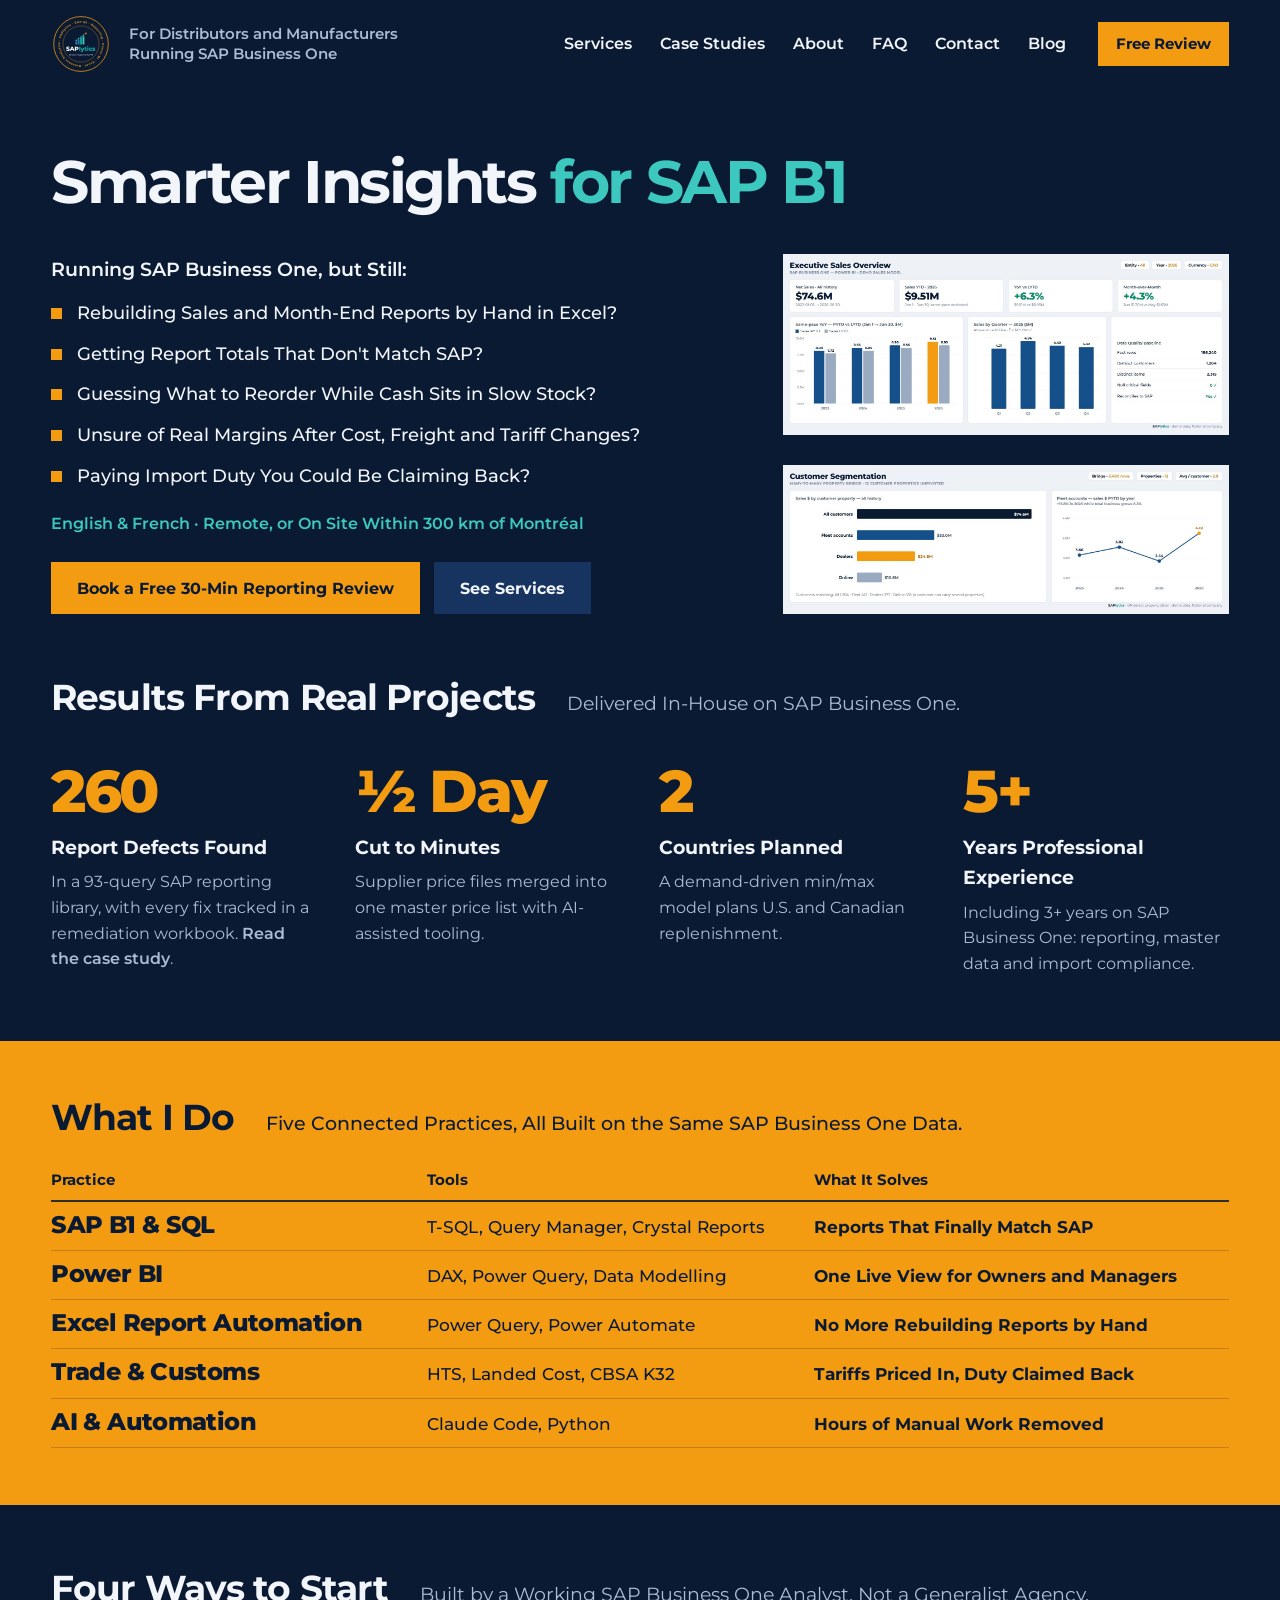
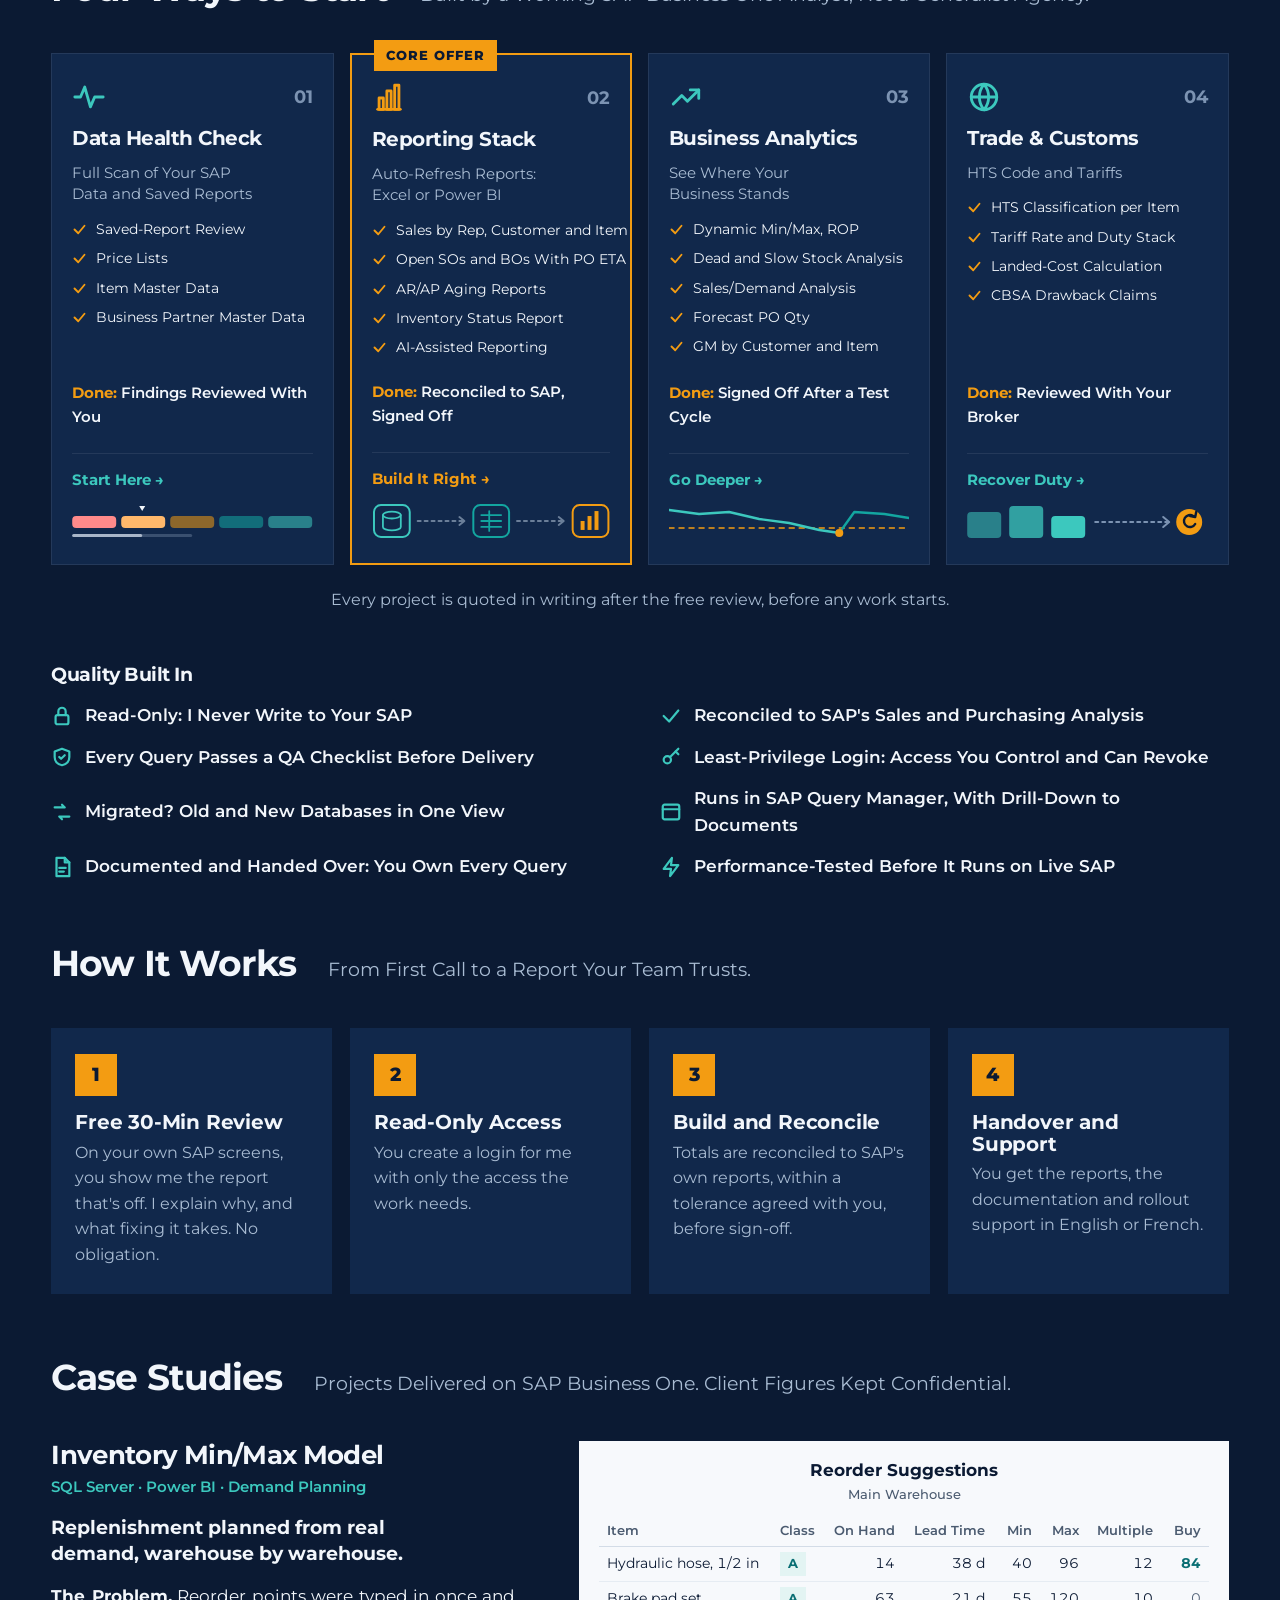
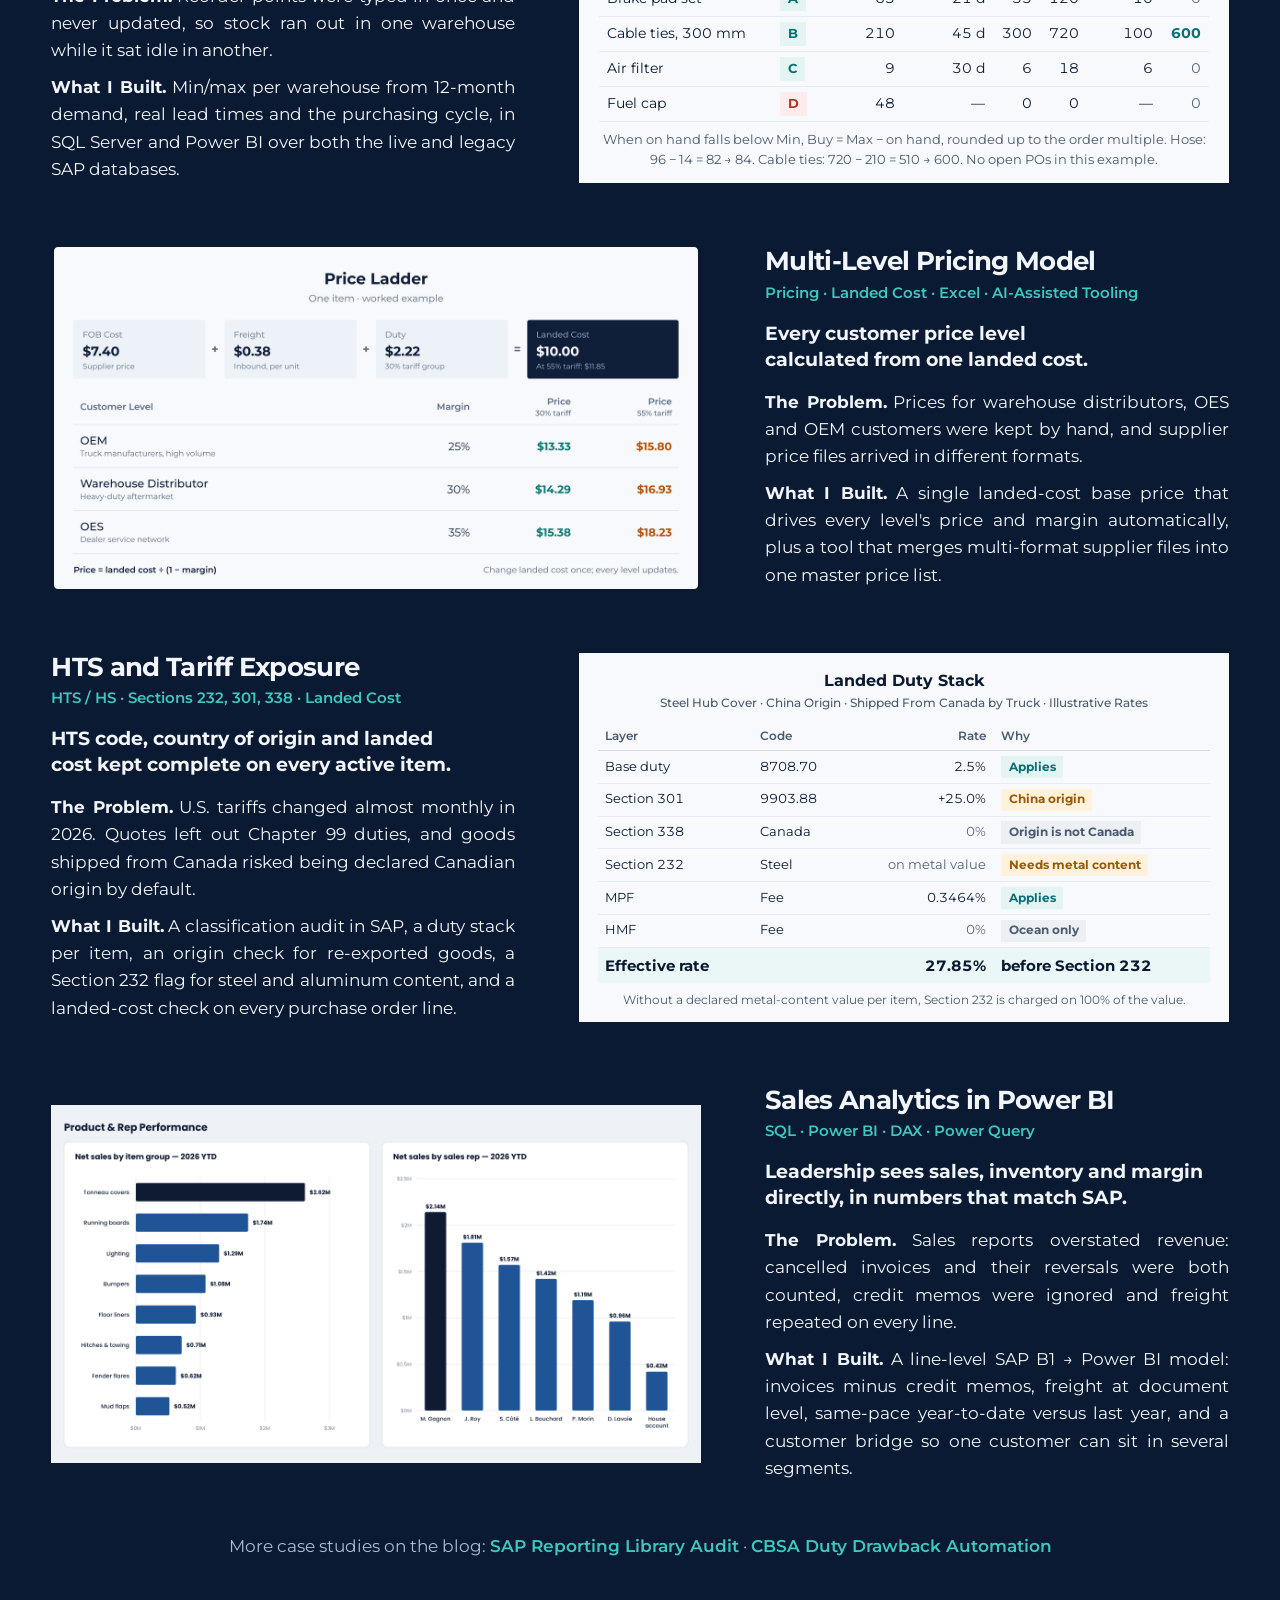
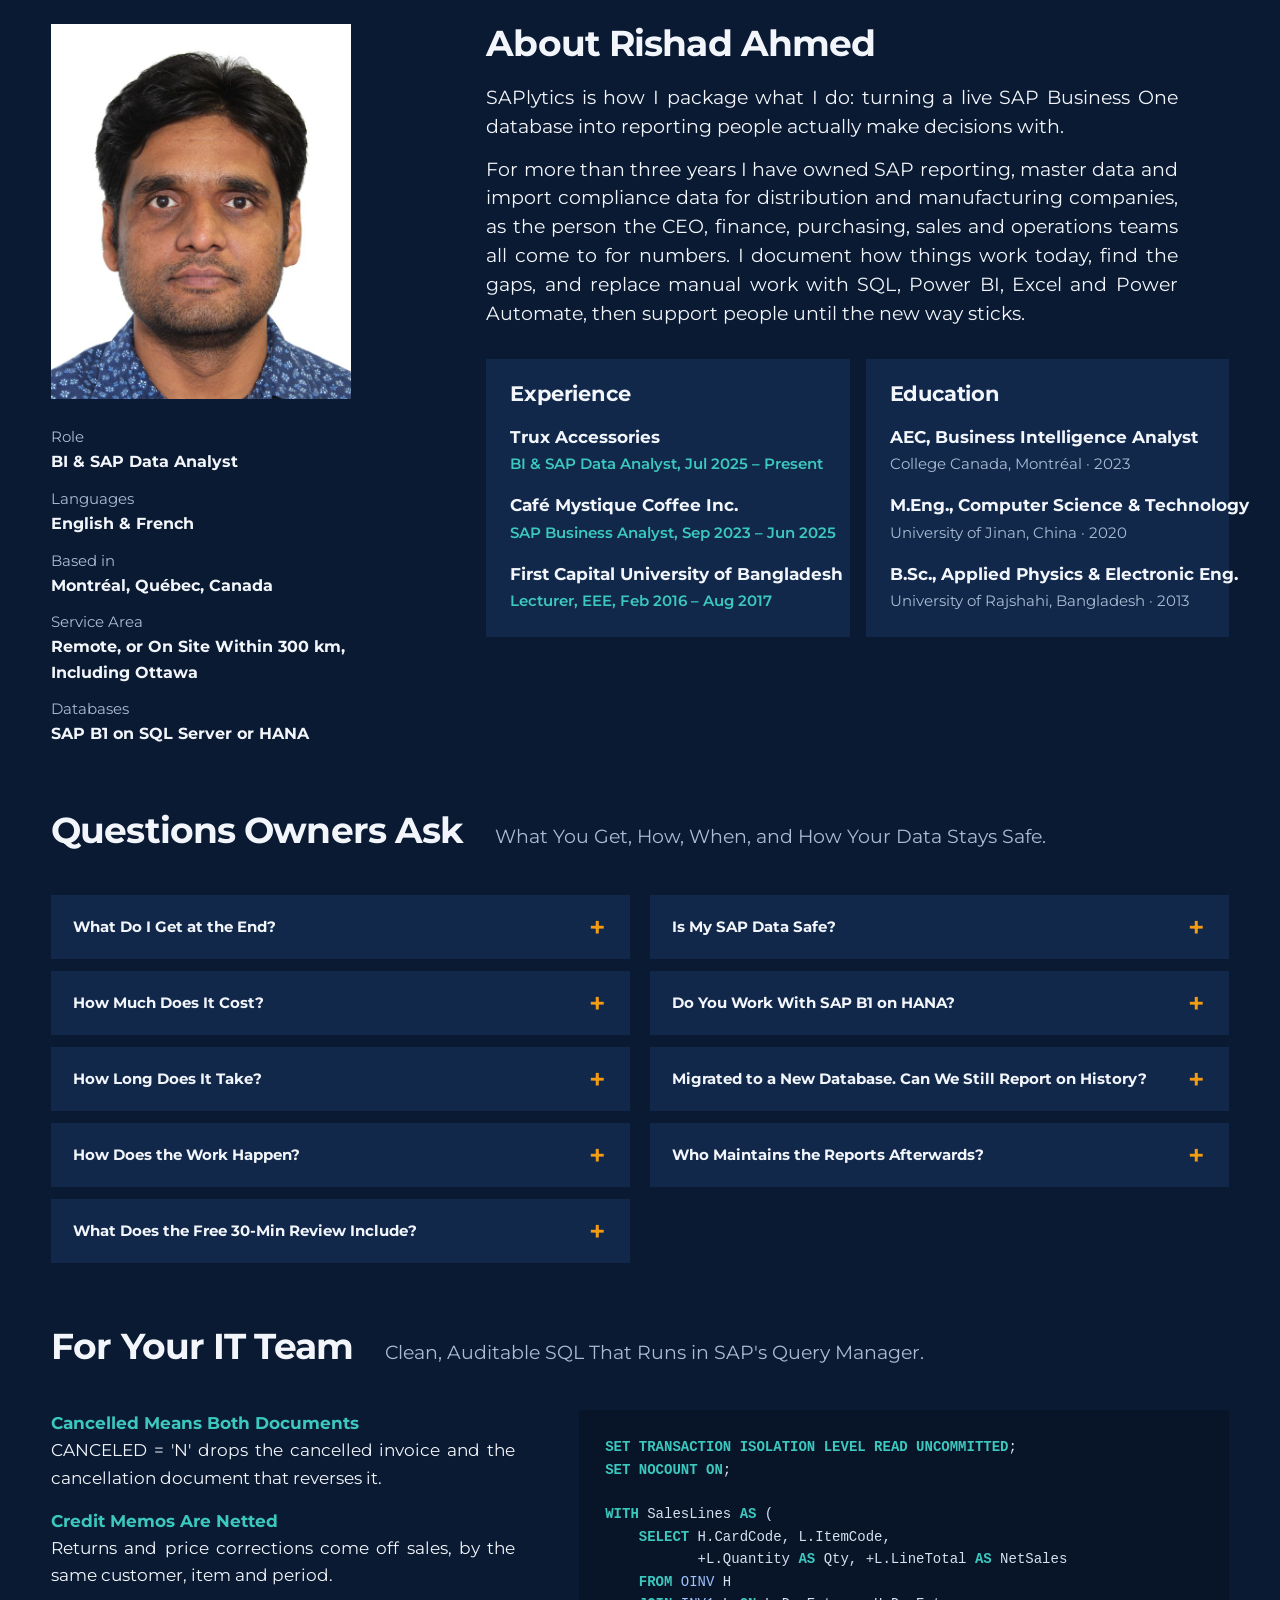
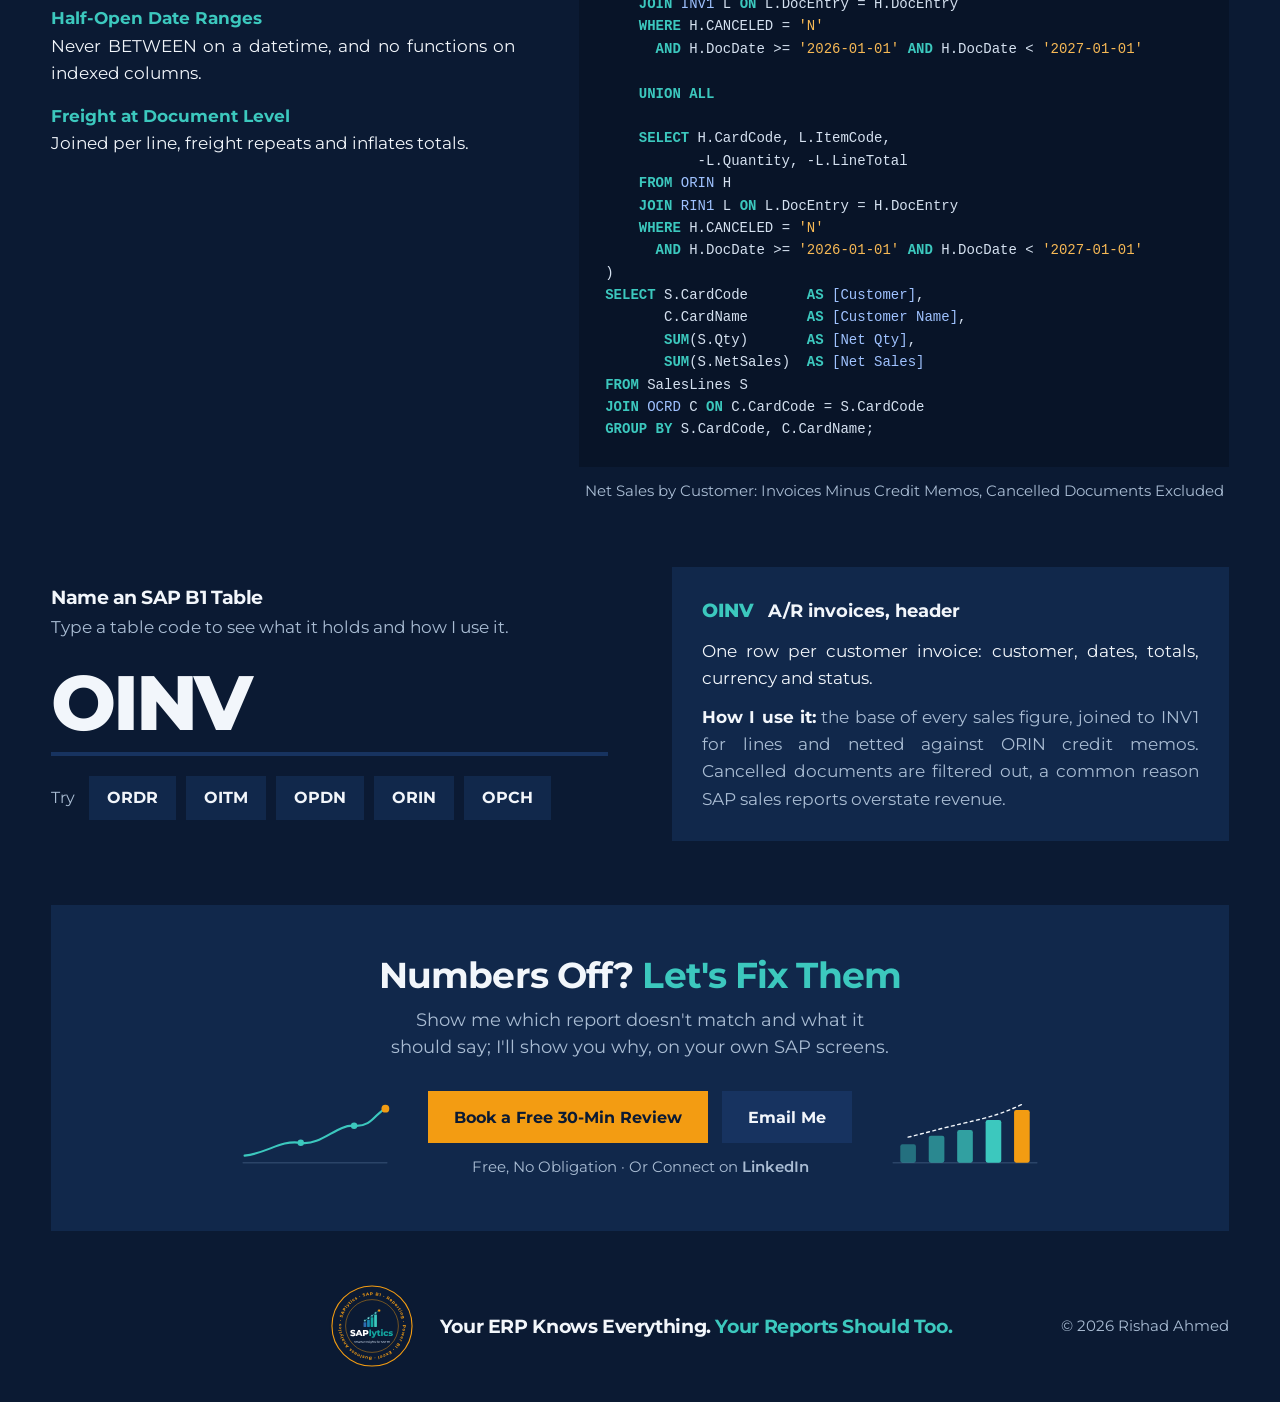
==== commit e3734c2c: "Phone and tablet menu; Done line per service instead of the table - Menu button on screens up to 960" ====
--- a/index.html
+++ b/index.html
@@ -304,6 +304,11 @@
   }
   @media (min-width:961px) and (max-width:1039px){.tagline{display:none}}
 
+  .menu-btn{display:none;flex:none;width:48px;height:48px;border:0;background:var(--ground-3);cursor:pointer;flex-direction:column;align-items:center;justify-content:center;gap:5px}
+  .menu-btn span{display:block;width:22px;height:2px;background:var(--ink);transition:transform .25s,opacity .25s}
+  .bar.open .menu-btn span:nth-child(1){transform:translateY(7px) rotate(45deg)}
+  .bar.open .menu-btn span:nth-child(2){opacity:0}
+  .bar.open .menu-btn span:nth-child(3){transform:translateY(-7px) rotate(-45deg)}
   /* ---------- hero ---------- */
   .hero{padding-top:clamp(40px,5vw,72px)}
   h1{font-size:var(--fs-display);letter-spacing:-.04em;line-height:1;white-space:nowrap}
@@ -348,6 +353,7 @@
   .svc-card h3{font-size:clamp(20px,1.6vw,23px);line-height:1.15;white-space:nowrap}
   .svc-sub{font-size:15px;color:var(--muted);line-height:1.45;text-wrap:balance}
   @media (min-width:1240px){.svc-list li span{white-space:nowrap}}
+  @media (min-width:1360px){.svc-done{white-space:nowrap}}
   .svc-list{list-style:none;display:grid;gap:9px;font-size:clamp(14px,1.05vw,15.5px);line-height:1.45;margin-top:2px}
   .svc-list li{display:flex;gap:9px;align-items:flex-start}
   .svc-list .ck{width:15px;height:15px;flex:none;margin-top:3px}
@@ -356,13 +362,10 @@
   .svc-go:hover,.svc-go:focus-visible{color:#fff;text-decoration:underline;text-underline-offset:4px}
   .svc-card.core .svc-go{color:var(--accent)}
   .svc-art{width:100%;max-width:320px;height:40px}
-  .deliv-wrap{margin-top:clamp(40px,4vw,56px)}
-  .deliv-wrap h3{font-size:var(--fs-sub);margin-bottom:16px}
-  .deliv-t{width:100%;border-collapse:collapse;font-size:16px}
-  .deliv-t th{text-align:left;font-size:var(--fs-small);font-weight:700;color:var(--muted);padding:0 16px 10px 0;border-bottom:2px solid var(--line)}
-  .deliv-t td{padding:12px 16px 12px 0;border-bottom:1px solid var(--line);vertical-align:top}
-  .deliv-t td:first-child{font-weight:700;color:var(--teal);white-space:nowrap}
-  .deliv-note{margin-top:14px;font-size:16px;color:var(--muted)}
+  .svc-done{margin-top:auto;padding-top:12px;font-size:14.5px;font-weight:600;color:var(--ink)}
+  .svc-done b{color:var(--accent);font-weight:700}
+  .svc-done + .svc-foot{margin-top:12px}
+  .quote-note{margin-top:22px;text-align:center;font-size:16px;color:var(--muted)}
   .quality{margin-top:clamp(40px,4vw,56px)}
   .quality h3{font-size:var(--fs-sub);margin-bottom:18px}
   .quality ul{list-style:none;display:grid;grid-template-columns:repeat(2,minmax(0,1fr));gap:14px 40px}
@@ -432,8 +435,6 @@
   .ui .kv div b{display:block;font-size:15px;color:#0B1A33}
   .ui .kv.big div b{font-size:28px;line-height:1.1;margin-top:2px}
   .ui .total td{font-size:16px;color:#0B1A33;background:#EAF7F6}
-  .ui .deliv{list-style:none;display:grid;grid-template-columns:1fr 1fr;gap:8px}
-  .ui .deliv li{background:#EAF7F6;padding:10px 12px;font-weight:600;font-size:14px}
 
   /* ---------- about ---------- */
   .about .wrap{display:grid;grid-template-columns:minmax(0,4fr) minmax(0,8fr);gap:clamp(32px,5vw,72px);align-items:start}
@@ -534,7 +535,12 @@
     .svc{grid-template-columns:repeat(2,minmax(0,1fr));row-gap:28px}
   }
   @media (max-width:960px){
-    .bar nav{display:none}
+    .bar .wrap{position:relative}
+    .menu-btn{display:flex}
+    .bar nav{display:none;position:absolute;top:100%;left:0;right:0;margin:0;flex-direction:column;gap:0;background:var(--ground);padding:6px var(--m) 18px;box-shadow:0 14px 30px rgba(0,0,0,.45)}
+    .bar.open nav{display:flex}
+    .bar nav a{display:flex;align-items:center;min-height:52px;font-size:18px;border-bottom:1px solid var(--line)}
+    .bar nav a:last-child{border-bottom:0}
     .bar .btn{margin-left:auto}
     .faq-grid,.hero-grid,.case,.case.flip,.it .grid,.lookup,.about .wrap,.contact .box,.exp{grid-template-columns:minmax(0,1fr)}
     .case > *,.it .grid > *{min-width:0}
@@ -549,12 +555,7 @@
     h1{white-space:normal;font-size:10.6vw}
     .case h3,.svc-card h3,.edu b,.jobs b,.jobs span{white-space:normal}
     .exp > div{padding:22px 20px}
-    .ptable thead,.deliv-t thead{display:none}
-    .deliv-t,.deliv-t tbody,.deliv-t tr,.deliv-t td{display:block}
-    .deliv-t tr{padding:12px 0;border-bottom:1px solid var(--line)}
-    .deliv-t td{border:0;padding:2px 0}
-    .deliv-t td:nth-child(3)::before{content:"Needs: ";color:var(--muted)}
-    .deliv-t td:nth-child(4)::before{content:"Done: ";color:var(--muted)}
+    .ptable thead{display:none}
     .ptable,.ptable tbody,.ptable tr,.ptable td{display:block}
     .ptable tr{padding:14px 0;border-bottom:1px solid rgba(11,26,51,.22)}
     .ptable td{border:0;padding:2px 0}
@@ -571,7 +572,6 @@
     .figs strong{font-size:12vw}
     .ui .kv{grid-template-columns:1fr 1fr 1fr;gap:6px}
     .ui .kv div{padding:7px 8px}
-    .ui .deliv{grid-template-columns:1fr}
     [data-ui].ui{padding:16px 14px;font-size:13px}
     .ui th,.ui td{padding:7px 5px}
     .ui .hide-s,.ui .sub{display:none}
@@ -600,7 +600,7 @@
   <div class="wrap">
     <a href="#top" class="wm" aria-label="SAPlytics, back to top"><img src="assets/saplytics-badge-dark.svg" alt="SAPlytics" width="72" height="72"></a>
     <p class="tagline">For Distributors and Manufacturers Running SAP Business One</p>
-    <nav aria-label="Primary">
+    <nav id="site-nav" aria-label="Primary">
       <a class="tlink" href="#services">Services</a>
       <a class="tlink" href="#work">Case Studies</a>
       <a class="tlink" href="#about">About</a>
@@ -609,6 +609,7 @@
       <a class="tlink" href="blog/">Blog</a>
     </nav>
     <a class="btn" href="https://calendly.com/saplytics/30min" target="_blank" rel="noopener">Free Review</a>
+    <button type="button" class="menu-btn" aria-expanded="false" aria-controls="site-nav" aria-label="Open menu"><span></span><span></span><span></span></button>
   </div>
 </header>
 
@@ -692,6 +693,7 @@
     <li><svg class="ck" viewBox="0 0 24 24" fill="none" stroke="#F39C12" stroke-width="3" stroke-linecap="round" stroke-linejoin="round" aria-hidden="true"><polyline points="4 12 10 18 20 6"></polyline></svg><span>Item Master Data</span></li>
     <li><svg class="ck" viewBox="0 0 24 24" fill="none" stroke="#F39C12" stroke-width="3" stroke-linecap="round" stroke-linejoin="round" aria-hidden="true"><polyline points="4 12 10 18 20 6"></polyline></svg><span>Business Partner Master Data</span></li>
   </ul>
+  <p class="svc-done"><b>Done:</b> Findings Reviewed With You</p>
           <div class="svc-foot"><a class="svc-go" href="https://calendly.com/saplytics/30min?utm_source=saplytics.ca&amp;utm_medium=website&amp;utm_content=data-health-check" target="_blank" rel="noopener">Start Here →</a><svg class="svc-art" viewBox="0 0 240 40" aria-hidden="true"><polygon points="67,4 73,4 70,9" fill="#F2F6FB"></polygon><rect x="0" y="14" width="44" height="12" rx="4" fill="#FF8A8A"></rect><rect x="49" y="14" width="44" height="12" rx="4" fill="#FFB86B"></rect><rect x="98" y="14" width="44" height="12" rx="4" fill="#F39C12" opacity="0.55"></rect><rect x="147" y="14" width="44" height="12" rx="4" fill="#13A6A0" opacity="0.55"></rect><rect x="196" y="14" width="44" height="12" rx="4" fill="#3CC8BE" opacity="0.55"></rect><rect x="0" y="32" width="120" height="3" rx="1.5" fill="#3A5070"></rect><rect x="0" y="32" width="70" height="3" rx="1.5" fill="#A9B6C8"></rect></svg></div>
         </article>
         <article class="svc-card core rv" style="--d:0.07s" aria-labelledby="sv2">
@@ -706,6 +708,7 @@
     <li><svg class="ck" viewBox="0 0 24 24" fill="none" stroke="#F39C12" stroke-width="3" stroke-linecap="round" stroke-linejoin="round" aria-hidden="true"><polyline points="4 12 10 18 20 6"></polyline></svg><span>Inventory Status Report</span></li>
     <li><svg class="ck" viewBox="0 0 24 24" fill="none" stroke="#F39C12" stroke-width="3" stroke-linecap="round" stroke-linejoin="round" aria-hidden="true"><polyline points="4 12 10 18 20 6"></polyline></svg><span>AI-Assisted Reporting</span></li>
   </ul>
+  <p class="svc-done"><b>Done:</b> Reconciled to SAP, Signed Off</p>
           <div class="svc-foot"><a class="svc-go" href="https://calendly.com/saplytics/30min?utm_source=saplytics.ca&amp;utm_medium=website&amp;utm_content=reporting-stack" target="_blank" rel="noopener">Build It Right →</a><svg class="svc-art" viewBox="0 0 240 40" aria-hidden="true" fill="none" stroke-linecap="round" stroke-linejoin="round"><rect x="2" y="4" width="36" height="32" rx="7" stroke="#3CC8BE" stroke-width="2"></rect><ellipse cx="20" cy="14" rx="9" ry="3.5" stroke="#3CC8BE" stroke-width="1.8"></ellipse><path d="M11 14v12c0 2 4 3.5 9 3.5s9-1.5 9-3.5V14" stroke="#3CC8BE" stroke-width="1.8"></path><line x1="46" y1="20" x2="92" y2="20" stroke="#6B7F99" stroke-width="2" stroke-dasharray="3 4"></line><polyline points="88 16 93 20 88 24" stroke="#6B7F99" stroke-width="2"></polyline><rect x="102" y="4" width="36" height="32" rx="7" stroke="#13A6A0" stroke-width="2"></rect><line x1="110" y1="14" x2="130" y2="14" stroke="#13A6A0" stroke-width="1.8"></line><line x1="110" y1="20" x2="130" y2="20" stroke="#13A6A0" stroke-width="1.8"></line><line x1="110" y1="26" x2="130" y2="26" stroke="#13A6A0" stroke-width="1.8"></line><line x1="118" y1="10" x2="118" y2="30" stroke="#13A6A0" stroke-width="1.8"></line><line x1="146" y1="20" x2="192" y2="20" stroke="#6B7F99" stroke-width="2" stroke-dasharray="3 4"></line><polyline points="188 16 193 20 188 24" stroke="#6B7F99" stroke-width="2"></polyline><rect x="202" y="4" width="36" height="32" rx="7" stroke="#F39C12" stroke-width="2"></rect><rect x="210" y="20" width="4" height="9" fill="#F39C12" stroke="none"></rect><rect x="217" y="15" width="4" height="14" fill="#F39C12" stroke="none"></rect><rect x="224" y="10" width="4" height="19" fill="#F39C12" stroke="none"></rect></svg></div>
         </article>
         <article class="svc-card rv" style="--d:0.14s" aria-labelledby="sv3">
@@ -719,6 +722,7 @@
     <li><svg class="ck" viewBox="0 0 24 24" fill="none" stroke="#F39C12" stroke-width="3" stroke-linecap="round" stroke-linejoin="round" aria-hidden="true"><polyline points="4 12 10 18 20 6"></polyline></svg><span>Forecast PO Qty</span></li>
     <li><svg class="ck" viewBox="0 0 24 24" fill="none" stroke="#F39C12" stroke-width="3" stroke-linecap="round" stroke-linejoin="round" aria-hidden="true"><polyline points="4 12 10 18 20 6"></polyline></svg><span>GM by Customer and Item</span></li>
   </ul>
+  <p class="svc-done"><b>Done:</b> Signed Off After a Test Cycle</p>
           <div class="svc-foot"><a class="svc-go" href="https://calendly.com/saplytics/30min?utm_source=saplytics.ca&amp;utm_medium=website&amp;utm_content=business-analytics" target="_blank" rel="noopener">Go Deeper →</a><svg class="svc-art" viewBox="0 0 240 40" preserveAspectRatio="none" aria-hidden="true" fill="none" stroke-linecap="round" stroke-linejoin="round"><line x1="0" y1="26" x2="240" y2="26" stroke="#F39C12" stroke-width="1.5" stroke-dasharray="5 5"></line><polyline points="0,8 30,12 60,10 90,17 120,21 150,28 170,31" stroke="#3CC8BE" stroke-width="2.4"></polyline><polyline points="170,31 185,10 215,12 240,16" stroke="#13A6A0" stroke-width="2.4"></polyline><circle cx="170" cy="31" r="4" fill="#F39C12"></circle></svg></div>
         </article>
         <article class="svc-card rv" style="--d:0.21s" aria-labelledby="sv4">
@@ -731,22 +735,11 @@
     <li><svg class="ck" viewBox="0 0 24 24" fill="none" stroke="#F39C12" stroke-width="3" stroke-linecap="round" stroke-linejoin="round" aria-hidden="true"><polyline points="4 12 10 18 20 6"></polyline></svg><span>Landed-Cost Calculation</span></li>
     <li><svg class="ck" viewBox="0 0 24 24" fill="none" stroke="#F39C12" stroke-width="3" stroke-linecap="round" stroke-linejoin="round" aria-hidden="true"><polyline points="4 12 10 18 20 6"></polyline></svg><span>CBSA Drawback Claims</span></li>
   </ul>
+  <p class="svc-done"><b>Done:</b> Reviewed With Your Broker</p>
           <div class="svc-foot"><a class="svc-go" href="https://calendly.com/saplytics/30min?utm_source=saplytics.ca&amp;utm_medium=website&amp;utm_content=trade-customs" target="_blank" rel="noopener">Recover Duty →</a><svg class="svc-art" viewBox="0 0 240 40" aria-hidden="true" fill="none" stroke-linecap="round" stroke-linejoin="round"><rect x="0" y="10" width="34" height="26" rx="4" fill="#3CC8BE" opacity="0.55" stroke="none"></rect><rect x="42" y="4" width="34" height="32" rx="4" fill="#3CC8BE" opacity="0.75" stroke="none"></rect><rect x="84" y="14" width="34" height="22" rx="4" fill="#3CC8BE" stroke="none"></rect><path d="M128 20 H200" stroke="#7C93B2" stroke-width="2" stroke-dasharray="3 4"></path><polyline points="196 15 202 20 196 25" stroke="#7C93B2" stroke-width="2"></polyline><circle cx="222" cy="20" r="13" fill="#F39C12" stroke="none"></circle><path d="M226 14 a6 6 0 1 0 2 8" stroke="#0B1A33" stroke-width="2.4"></path><polyline points="229 10 228 15 223 14" stroke="#0B1A33" stroke-width="2.4"></polyline></svg></div>
         </article>
       </div>
-      <div class="deliv-wrap rv">
-        <h3>What You Get</h3>
-        <table class="deliv-t">
-          <thead><tr><th scope="col">Service</th><th scope="col">You Receive</th><th scope="col">We Need From You</th><th scope="col">Done When</th></tr></thead>
-          <tbody>
-            <tr><td>Data Health Check</td><td>Findings report and a ranked fix list, walked through on a call</td><td>A read-only SAP login and your key reports</td><td>Findings are reviewed with you</td></tr>
-            <tr><td>Reporting Stack</td><td>Agreed reports in Excel or Power BI, refreshing on schedule, with documentation</td><td>A read-only login, your report wish list and one person to test</td><td>Each report reconciles to SAP and you sign off</td></tr>
-            <tr><td>Business Analytics</td><td>Min/max and stock model, margin and supplier analysis, with documentation</td><td>A read-only login and your lead-time and ordering rules</td><td>You sign off after a test cycle on your own data</td></tr>
-            <tr><td>Trade &amp; Customs</td><td>HTS and origin data review, landed-cost model, drawback claim file</td><td>A read-only login and your broker's import (B3) files</td><td>Reviewed with you and your customs broker</td></tr>
-          </tbody>
-        </table>
-        <p class="deliv-note">Every project is scoped and quoted in writing after the free review, before any work starts.</p>
-      </div>
+      <p class="quote-note rv">Every project is quoted in writing after the free review, before any work starts.</p>
       <div class="quality rv">
         <h3>Quality Built In</h3>
         <ul>
@@ -1038,6 +1031,14 @@
   const fitVis=()=>{document.querySelectorAll('.vis > [data-ui].ui').forEach(u=>{u.style.zoom='';if(innerWidth<=960)return;let z=1;while(u.scrollHeight>u.clientHeight+1&&z>.8){z-=.01;u.style.zoom=z.toFixed(2);}});};
   addEventListener('load',fitVis);addEventListener('resize',fitVis);
 
+
+  // phone and tablet menu
+  (()=>{const bar=document.querySelector('.bar'),btn=bar&&bar.querySelector('.menu-btn');if(!btn)return;
+    const set=o=>{bar.classList.toggle('open',o);btn.setAttribute('aria-expanded',o);btn.setAttribute('aria-label',o?'Close menu':'Open menu');};
+    btn.addEventListener('click',()=>set(!bar.classList.contains('open')));
+    bar.querySelectorAll('nav a').forEach(a=>a.addEventListener('click',()=>set(false)));
+    document.addEventListener('keydown',e=>{if(e.key==='Escape'&&bar.classList.contains('open')){set(false);btn.focus();}});
+    document.addEventListener('click',e=>{if(!bar.contains(e.target))set(false);});})();
 
   // click any dashboard to see it full size
   const lb=document.getElementById('lightbox'),lbImg=document.getElementById('lb-img'),lbCap=document.getElementById('lb-cap');
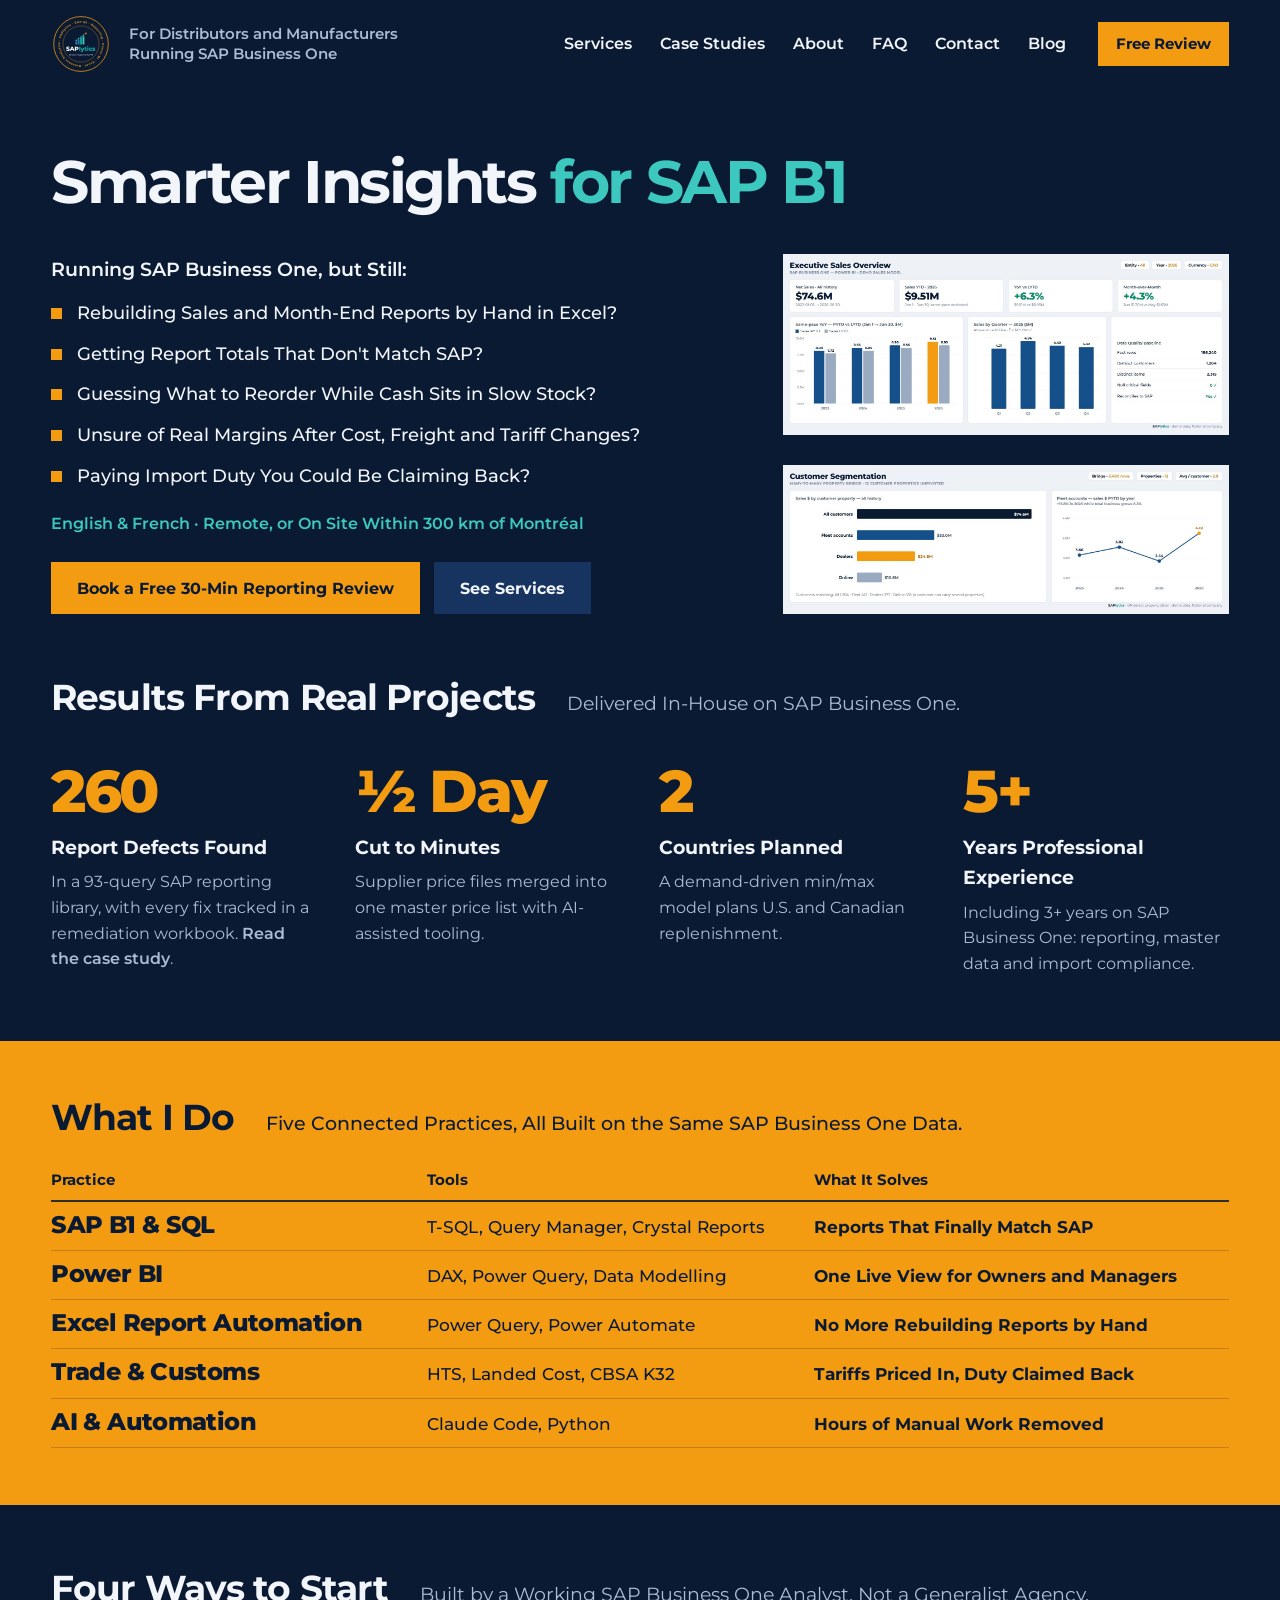
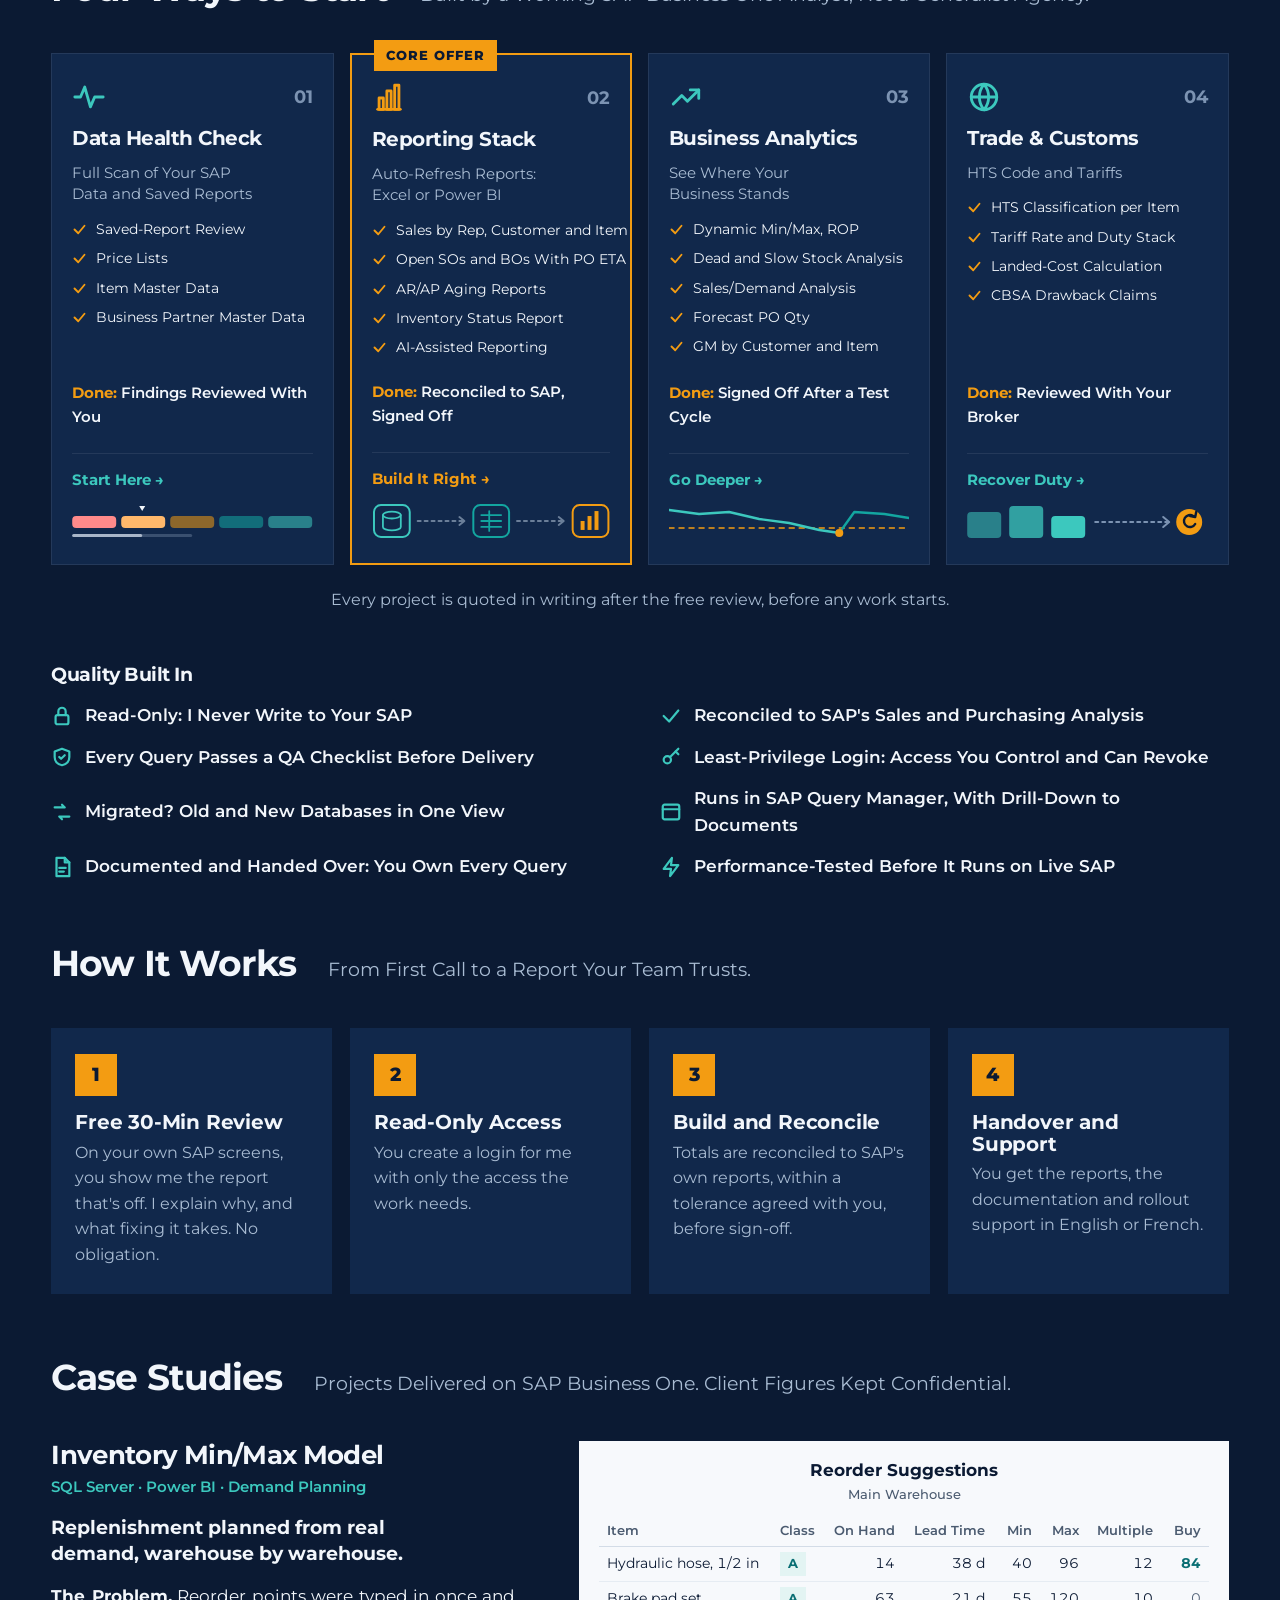
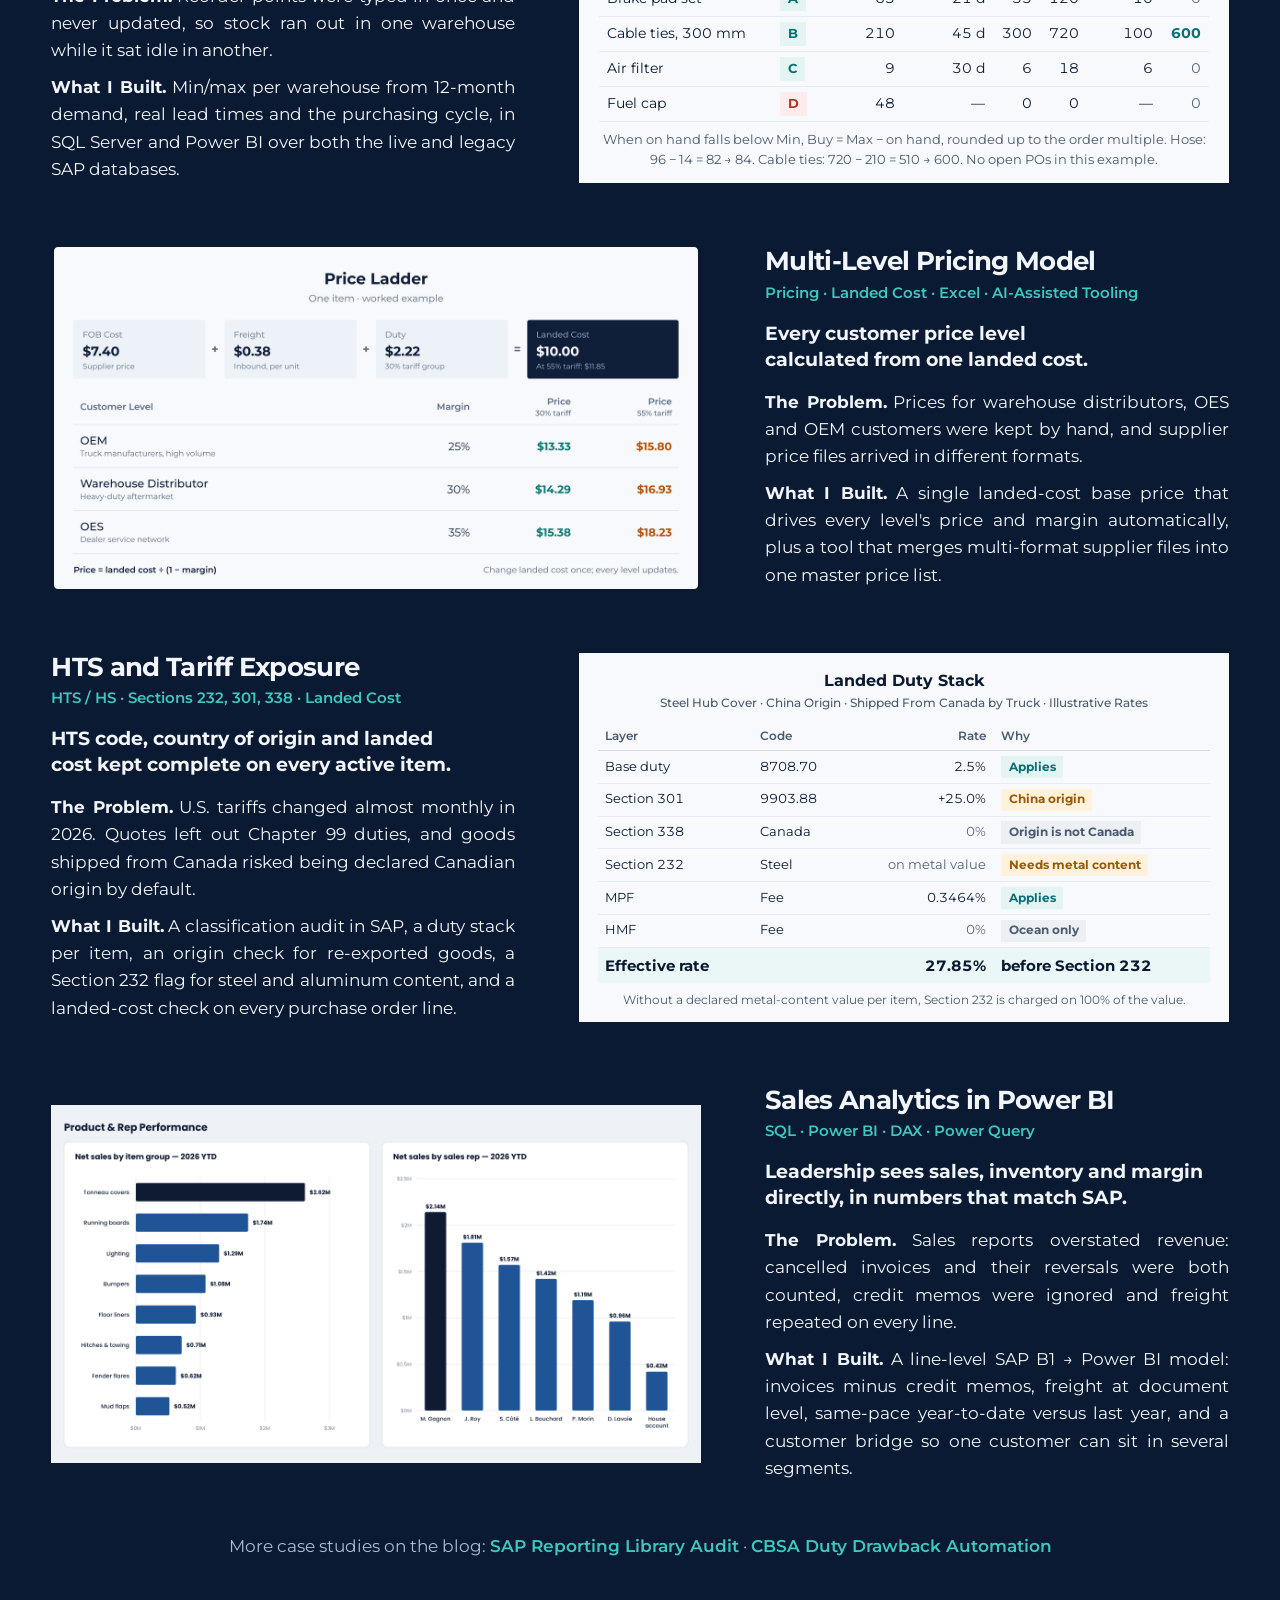
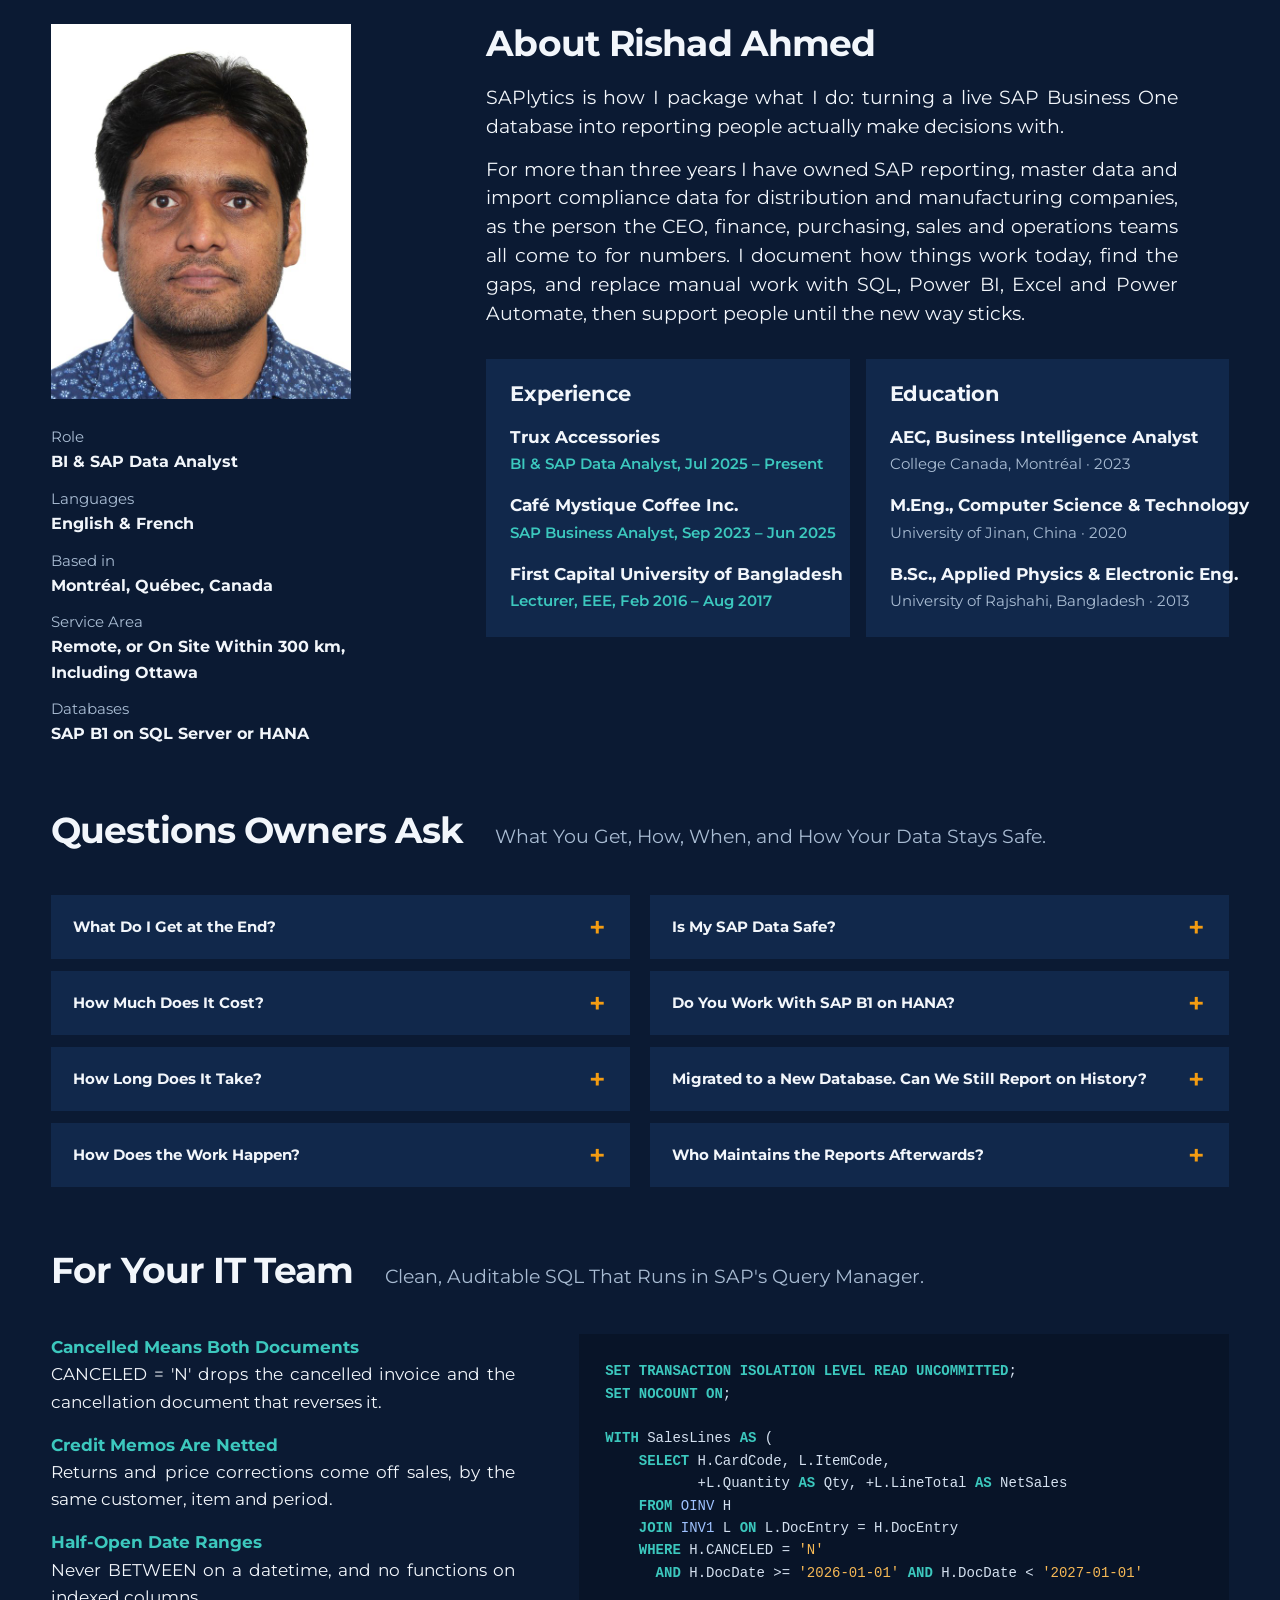
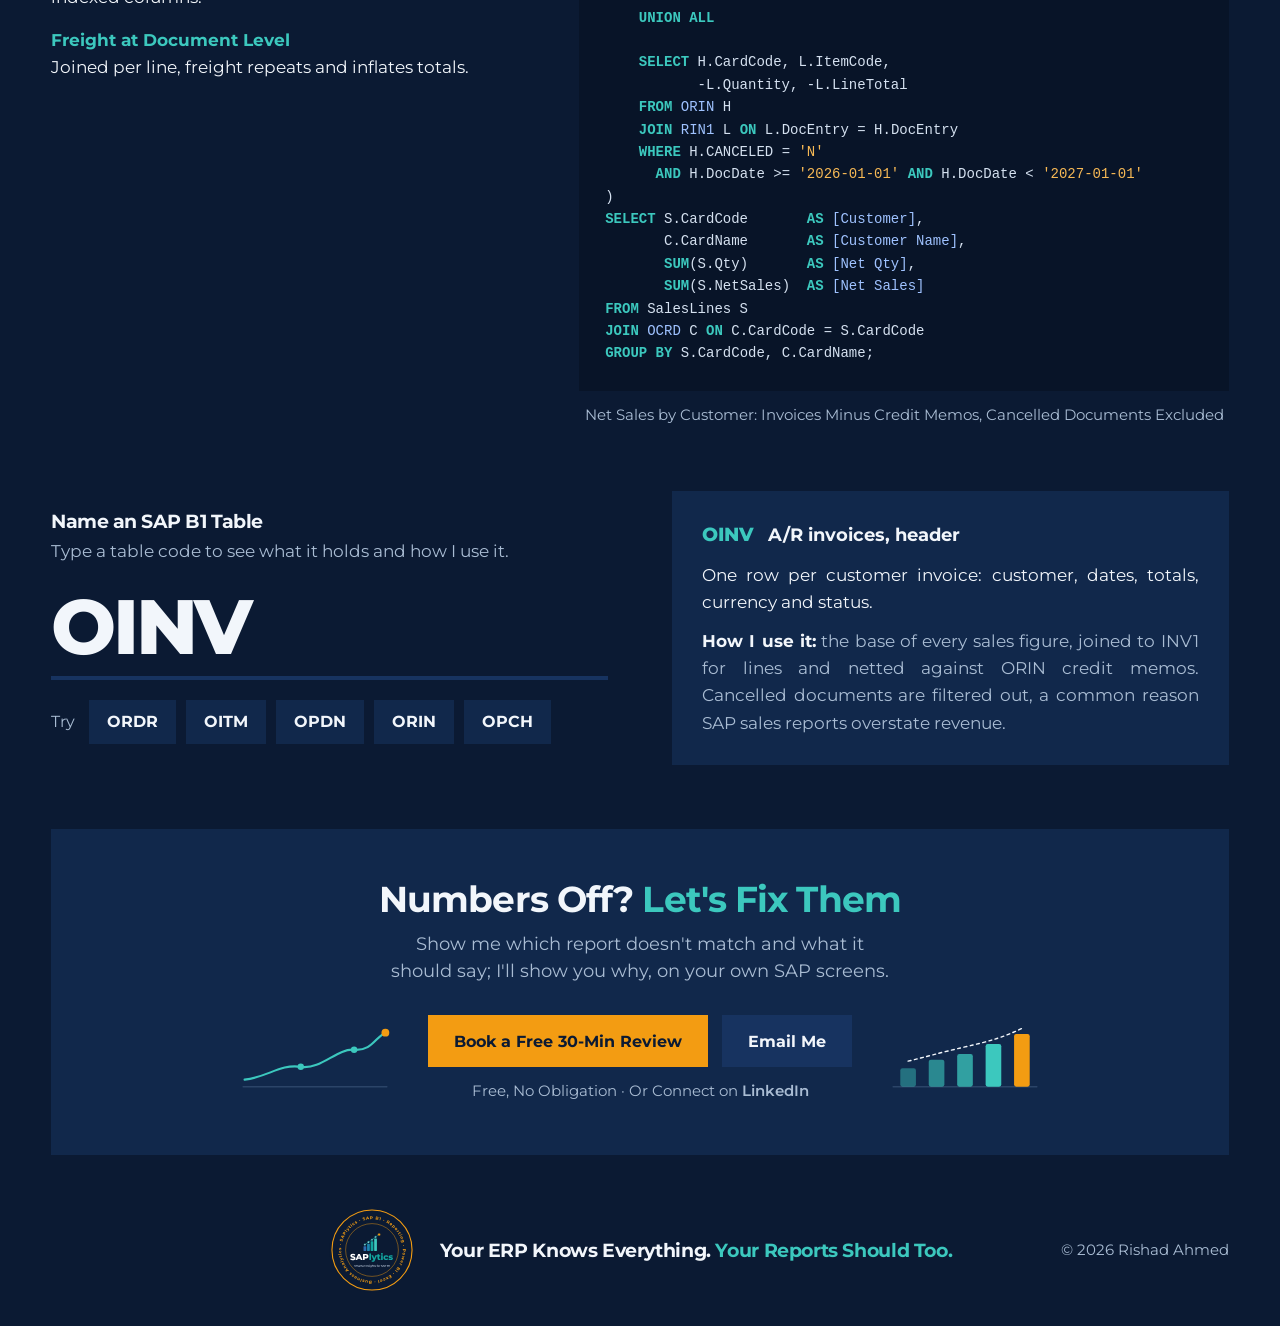
==== commit 6cc8122a: "FAQ: remove the free review question Co-Authored-By: Claude Opus 5.5 <noreply@anthropic.com>" ====
--- a/index.html
+++ b/index.html
@@ -190,14 +190,6 @@
     },
     {
      "@type": "Question",
-     "name": "What Does the Free 30-Min Review Include?",
-     "acceptedAnswer": {
-      "@type": "Answer",
-      "text": "You share your screen and show me a report that doesn't match, or a question SAP can't answer. I explain why, and what fixing it would involve. No obligation. Pick a time on Calendly."
-     }
-    },
-    {
-     "@type": "Question",
      "name": "Is My SAP Data Safe?",
      "acceptedAnswer": {
       "@type": "Answer",
@@ -911,7 +903,6 @@
           <details><summary>How Much Does It Cost?</summary><p>Every project is different, so it is quoted after a short assessment. After the free review, you get a written scope and a quote covering what you will receive and when, before any work starts. No obligation.</p></details>
           <details><summary>How Long Does It Take?</summary><p>It depends on the scope: a Data Health Check is quicker than a full reporting stack. After the free review you get a short written scope with what you'll receive and a delivery date, before any work starts.</p></details>
           <details><summary>How Does the Work Happen?</summary><p>Free review, then a read-only login, then build and reconcile, then handover with rollout support. I work remotely anywhere, or on site in Montréal and within about 300 km, including Ottawa, in English or French.</p></details>
-          <details><summary>What Does the Free 30-Min Review Include?</summary><p>You share your screen and show me a report that doesn't match, or a question SAP can't answer. I explain why, and what fixing it would involve. No obligation. <a class="tlink" href="https://calendly.com/saplytics/30min" target="_blank" rel="noopener">Pick a time on Calendly</a>.</p></details>
         </div>
         <div class="rv" style="--d:.08s">
           <details><summary>Is My SAP Data Safe?</summary><p>Yes. You create the login, with only the access the work needs, and you can switch it off at any time. I only read from SAP; nothing is ever written back, and every query is checked for performance before it runs on your live database.</p></details>
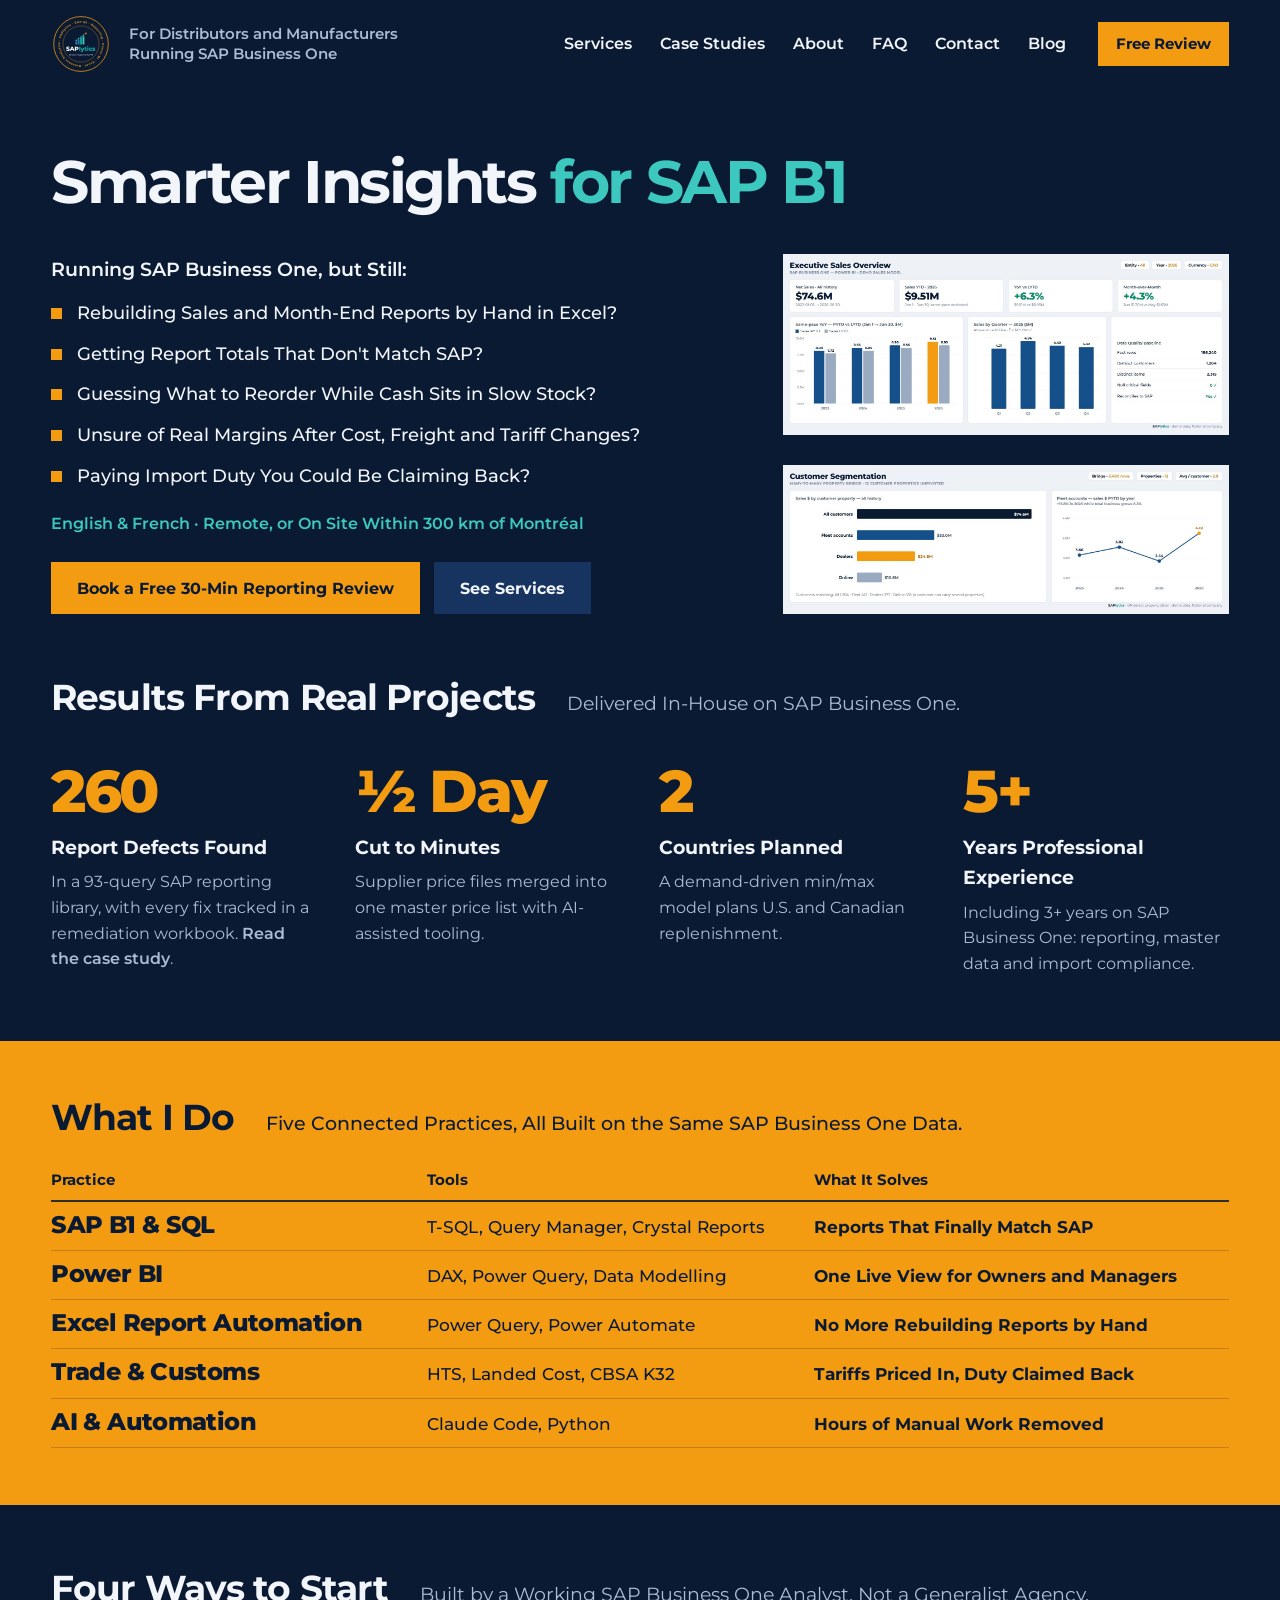
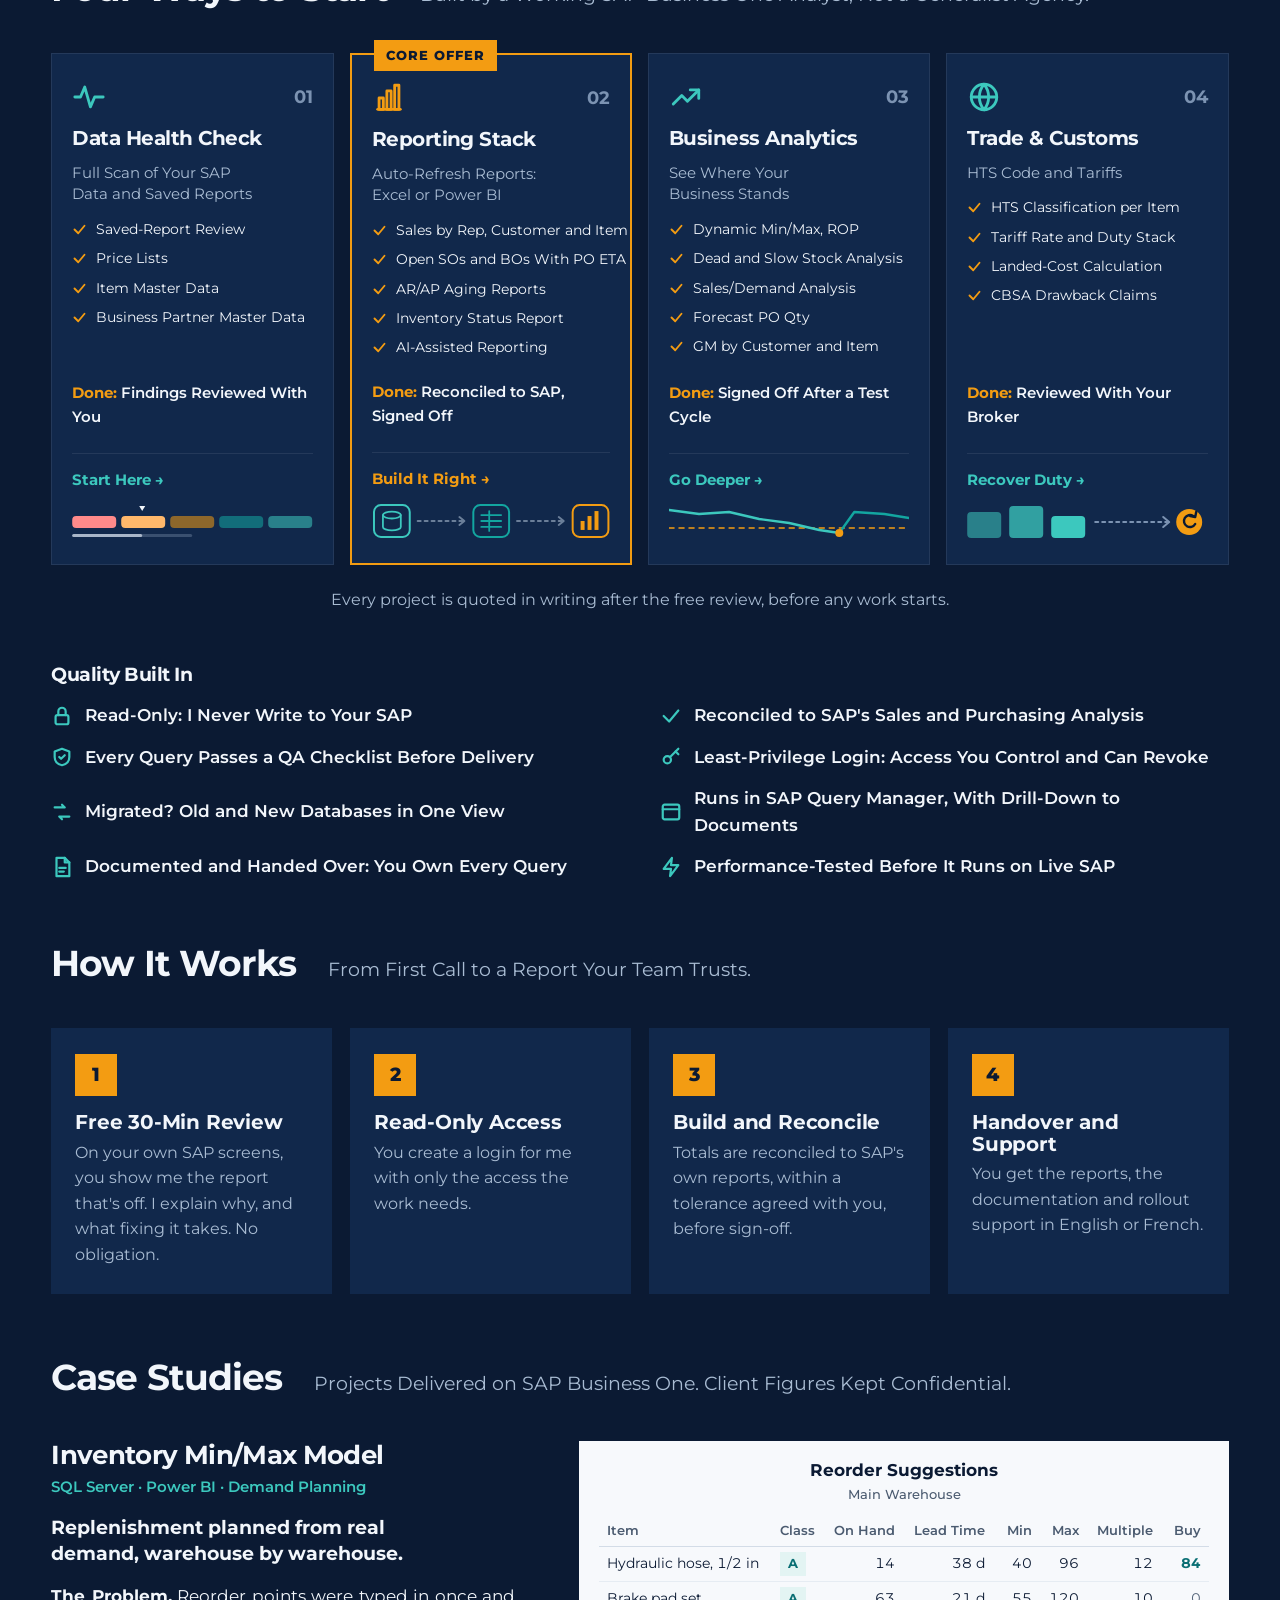
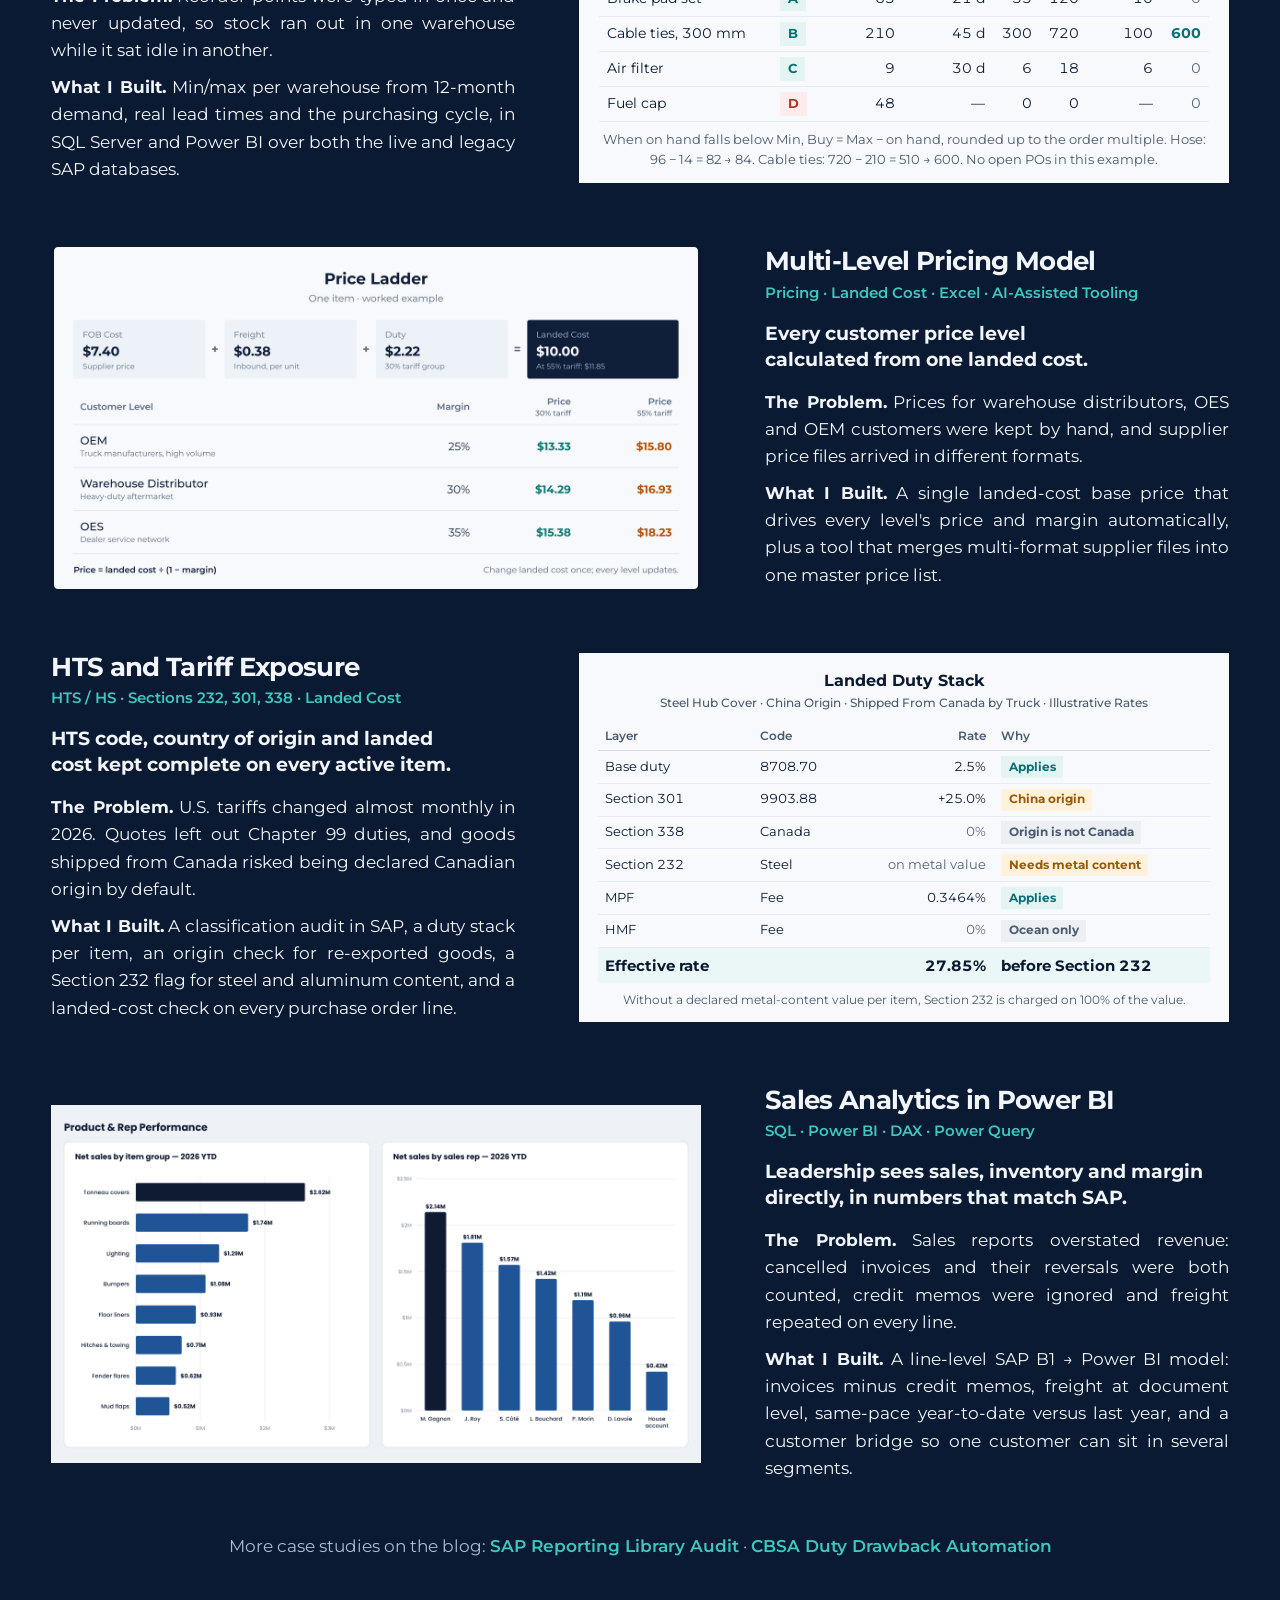
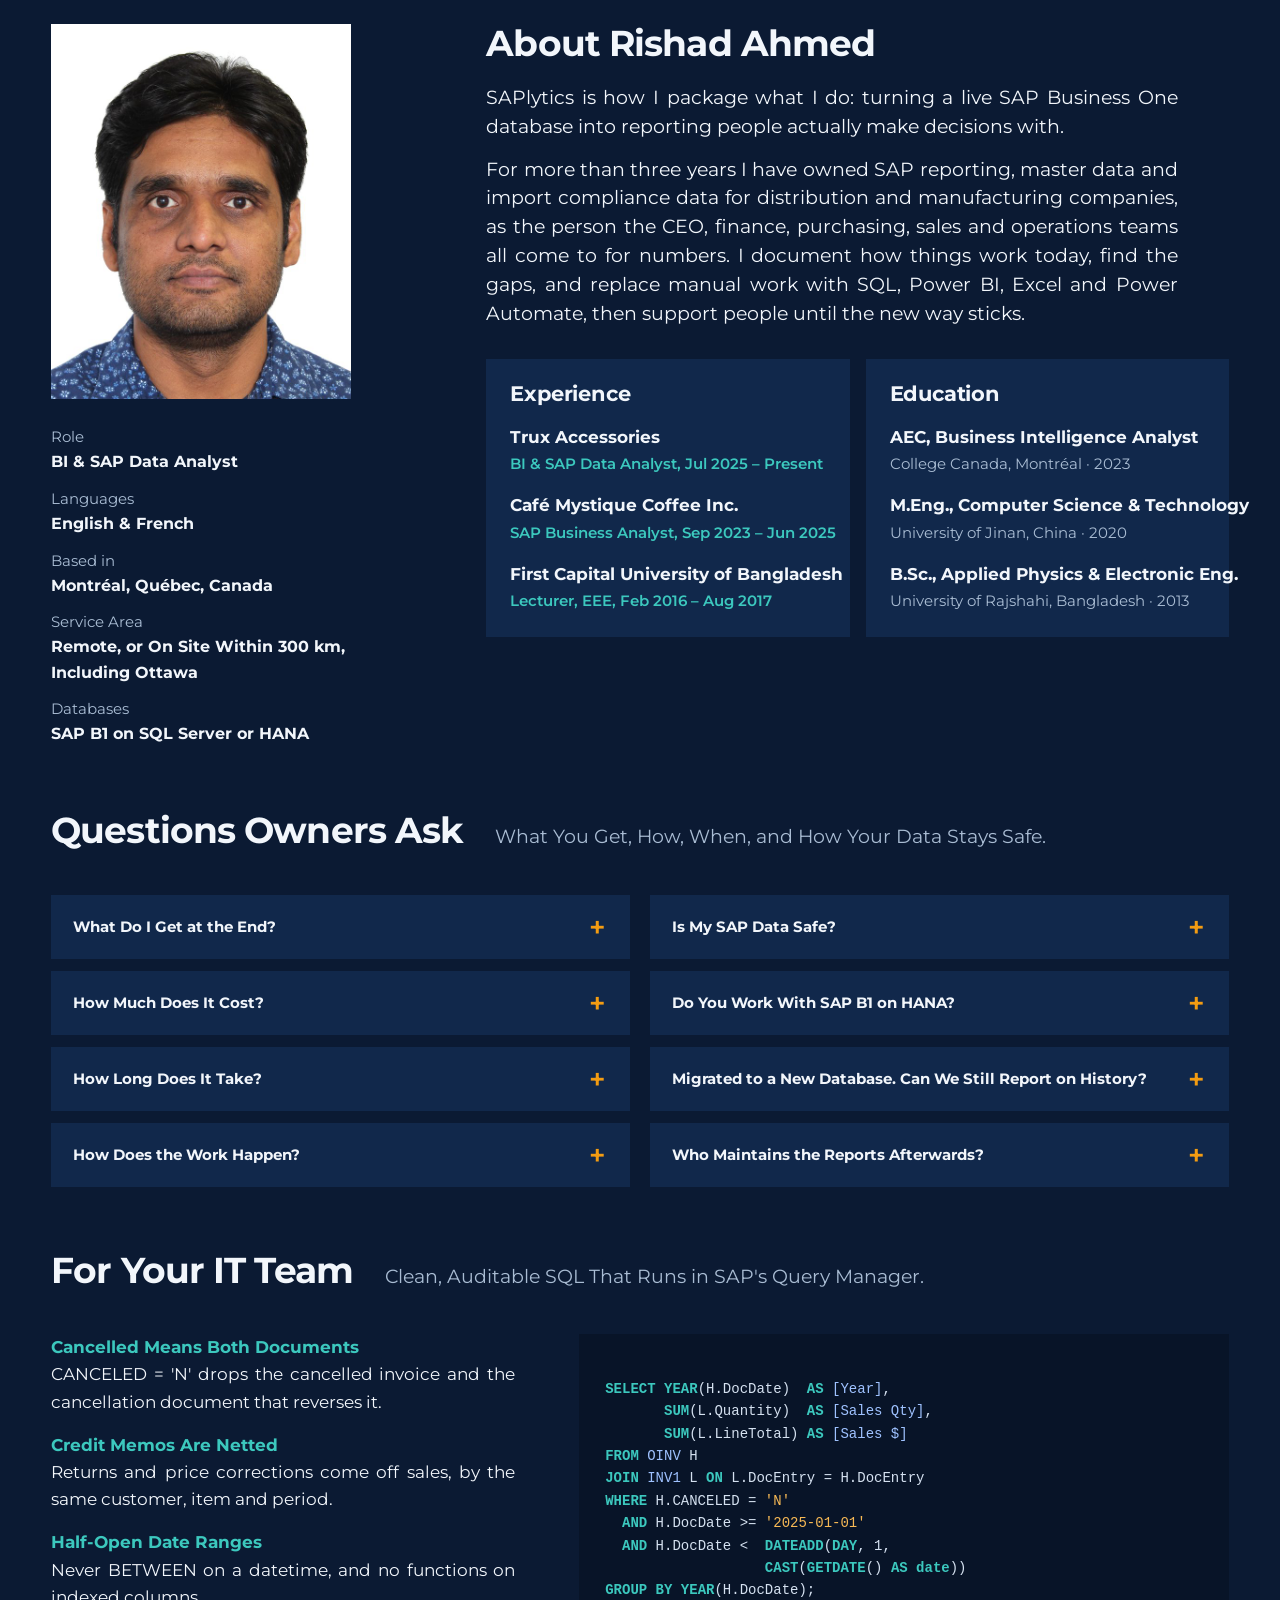
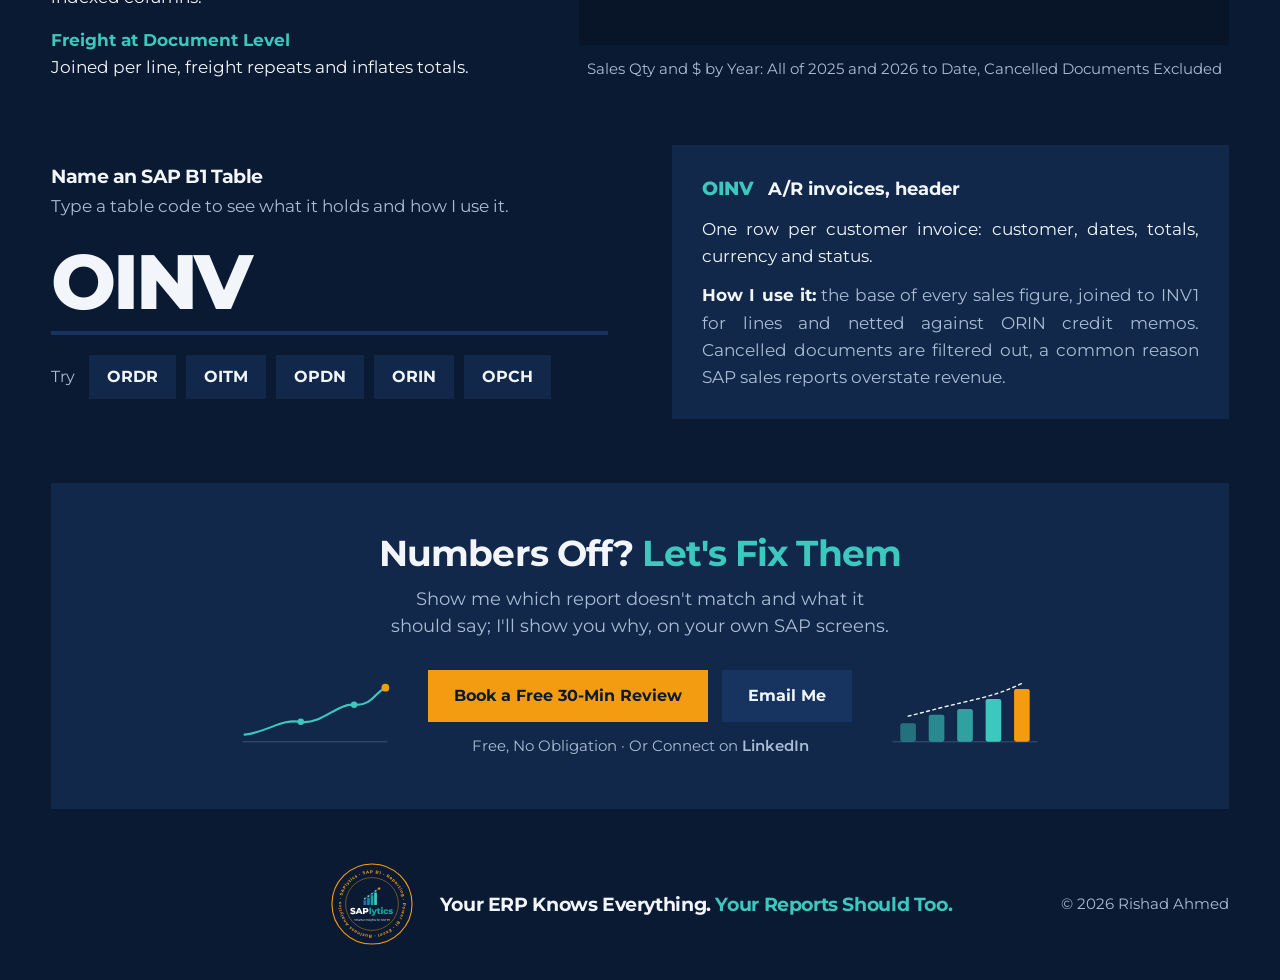
==== commit f0316ade: "IT section: simple sales by year query, panel matches rules height Co-Authored-By: Claude Opus 5.5 <" ====
--- a/index.html
+++ b/index.html
@@ -459,7 +459,9 @@
   .faq summary:hover{color:var(--teal)}
   .faq details p{padding:0 24px 22px;font-size:17px;color:var(--muted)}
   /* ---------- IT team ---------- */
-  .it .grid{display:grid;grid-template-columns:minmax(0,5fr) minmax(0,7fr);gap:clamp(32px,5vw,72px);align-items:start}
+  .it .grid{display:grid;grid-template-columns:minmax(0,5fr) minmax(0,7fr);gap:clamp(32px,5vw,72px);align-items:stretch}
+  .it .grid > figure{display:flex;flex-direction:column;margin:0}
+  .it .grid > figure pre{flex:1;display:flex;align-items:center}
   .rules{list-style:none;display:grid;gap:16px}
   .rules li{font-size:17px}
   .rules b{display:block;color:var(--teal);font-weight:700}
@@ -928,34 +930,17 @@
           <li class="rv" style="--d:.18s"><b>Freight at Document Level</b>Joined per line, freight repeats and inflates totals.</li>
         </ul>
         <figure class="rv" style="--d:.1s">
-<pre><code id="code">SET TRANSACTION ISOLATION LEVEL READ UNCOMMITTED;
-SET NOCOUNT ON;
-
-WITH SalesLines AS (
-    SELECT H.CardCode, L.ItemCode,
-           +L.Quantity AS Qty, +L.LineTotal AS NetSales
-    FROM OINV H
-    JOIN INV1 L ON L.DocEntry = H.DocEntry
-    WHERE H.CANCELED = 'N'
-      AND H.DocDate >= '2026-01-01' AND H.DocDate < '2027-01-01'
-
-    UNION ALL
-
-    SELECT H.CardCode, L.ItemCode,
-           -L.Quantity, -L.LineTotal
-    FROM ORIN H
-    JOIN RIN1 L ON L.DocEntry = H.DocEntry
-    WHERE H.CANCELED = 'N'
-      AND H.DocDate >= '2026-01-01' AND H.DocDate < '2027-01-01'
-)
-SELECT S.CardCode       AS [Customer],
-       C.CardName       AS [Customer Name],
-       SUM(S.Qty)       AS [Net Qty],
-       SUM(S.NetSales)  AS [Net Sales]
-FROM SalesLines S
-JOIN OCRD C ON C.CardCode = S.CardCode
-GROUP BY S.CardCode, C.CardName;</code></pre>
-          <figcaption>Net Sales by Customer: Invoices Minus Credit Memos, Cancelled Documents Excluded</figcaption>
+<pre><code id="code">SELECT YEAR(H.DocDate)  AS [Year],
+       SUM(L.Quantity)  AS [Sales Qty],
+       SUM(L.LineTotal) AS [Sales $]
+FROM OINV H
+JOIN INV1 L ON L.DocEntry = H.DocEntry
+WHERE H.CANCELED = 'N'
+  AND H.DocDate >= '2025-01-01'
+  AND H.DocDate <  DATEADD(DAY, 1,
+                   CAST(GETDATE() AS date))
+GROUP BY YEAR(H.DocDate);</code></pre>
+          <figcaption>Sales Qty and $ by Year: All of 2025 and 2026 to Date, Cancelled Documents Excluded</figcaption>
         </figure>
       </div>
       <div class="lookup">
@@ -1041,7 +1026,7 @@
   // light SQL highlighting
   const code=document.getElementById('code');
   if(code){
-    const K='SET|TRANSACTION|ISOLATION|LEVEL|READ|UNCOMMITTED|NOCOUNT|ON|WITH|AS|SELECT|FROM|JOIN|WHERE|AND|UNION|ALL|SUM|GROUP|BY';
+    const K='SELECT|FROM|JOIN|ON|WHERE|AND|AS|SUM|YEAR|DATEADD|CAST|GETDATE|DAY|date|GROUP|BY';
     let h=code.textContent.replace(/[&<>]/g,c=>({'&':'&amp;','<':'&lt;','>':'&gt;'}[c]));
     h=h.replace(/('[^']*')|(\[[^\]]*\])|\b(OINV|INV1|ORIN|RIN1|OCRD)\b/g,(m,s,b,t)=>s?'<span class="s">'+s+'</span>':'<span class="n">'+(b||t)+'</span>');
     h=h.replace(new RegExp('\\b('+K+')\\b(?![^<]*<\\/span>)','g'),'<span class="k">$1</span>');
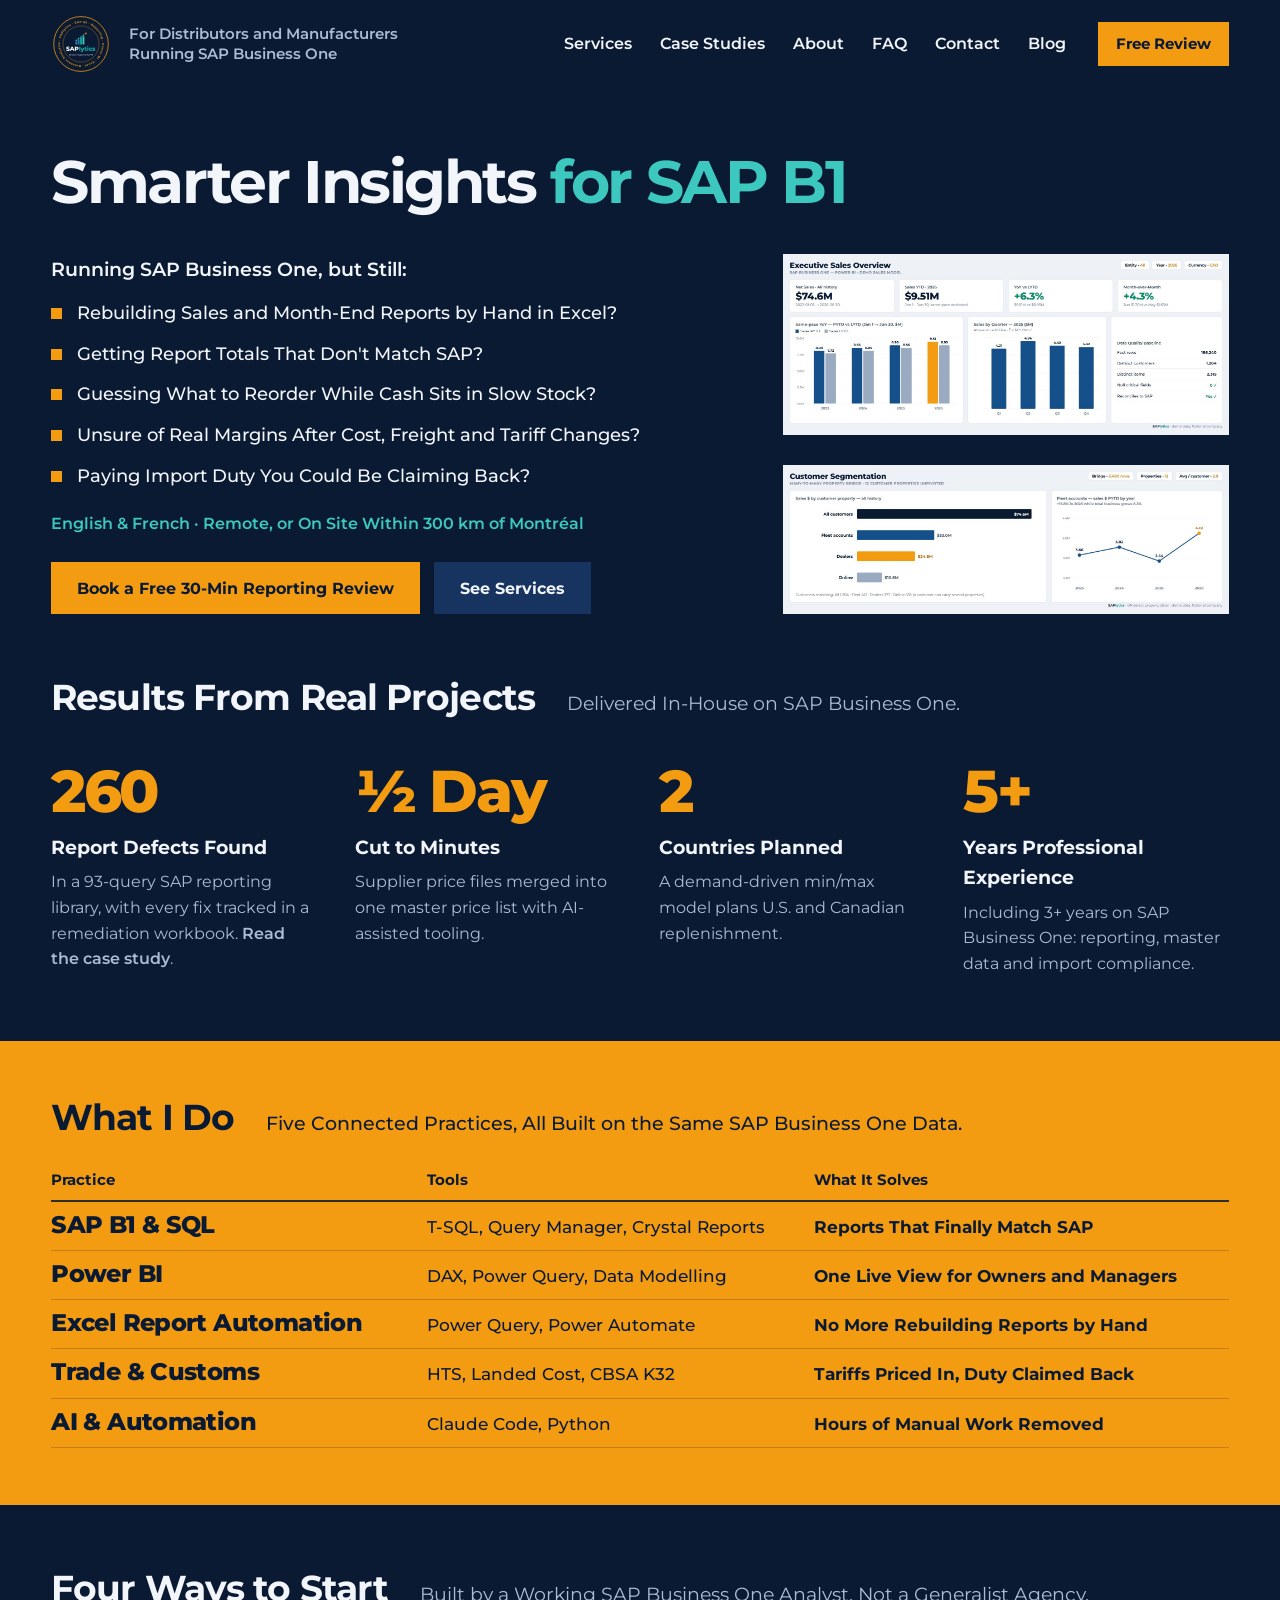
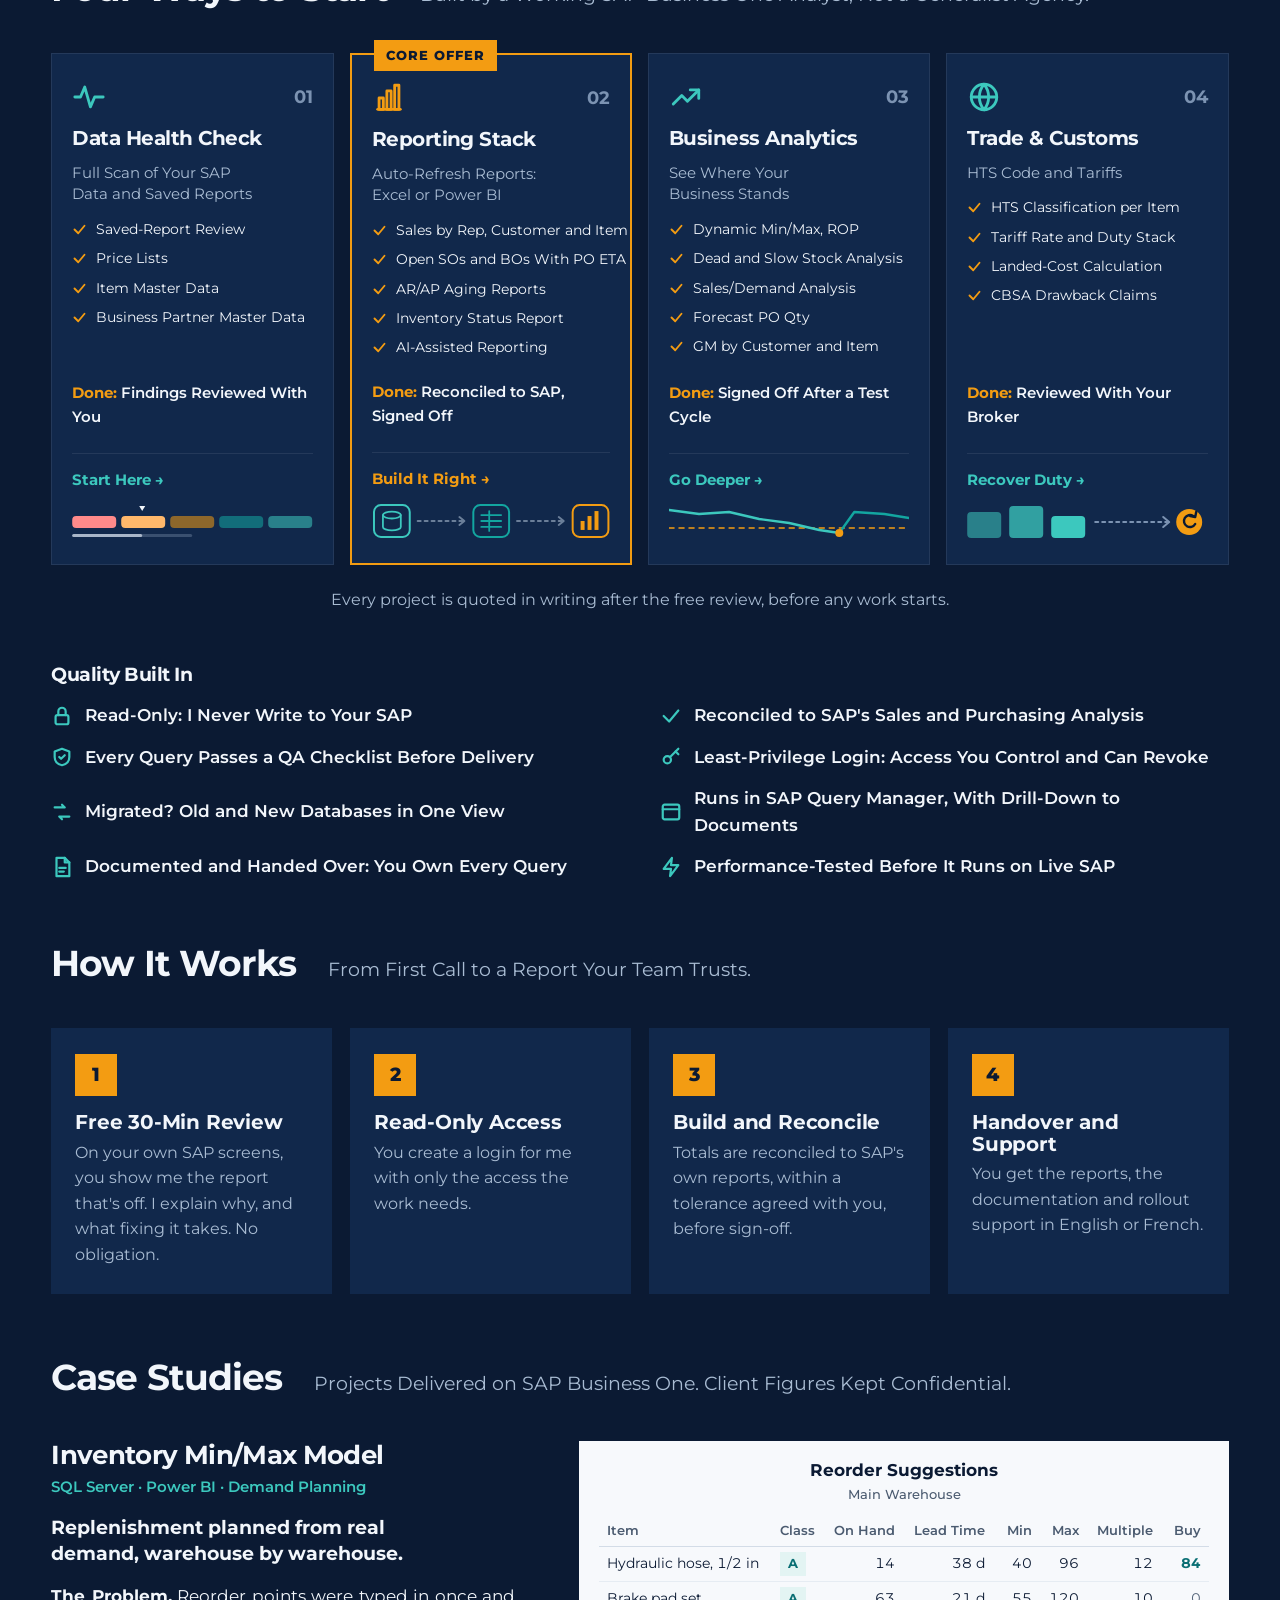
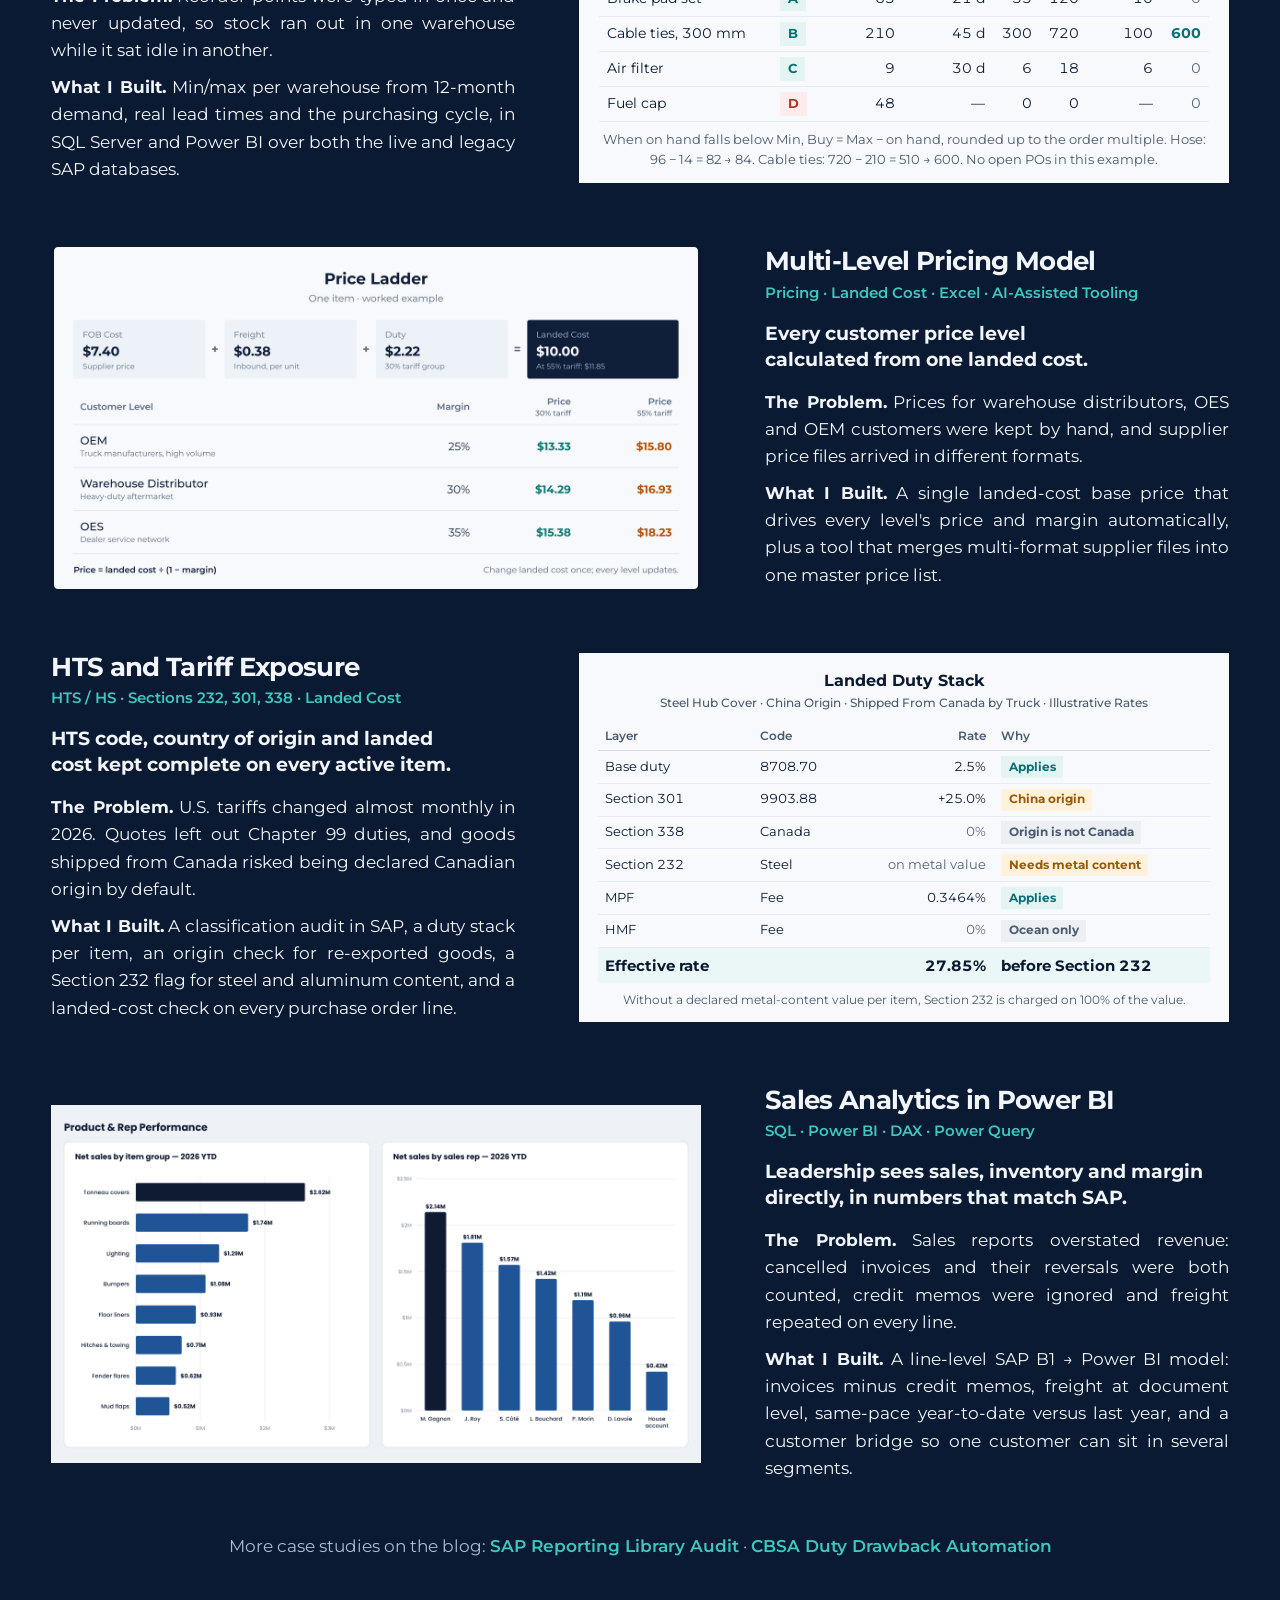
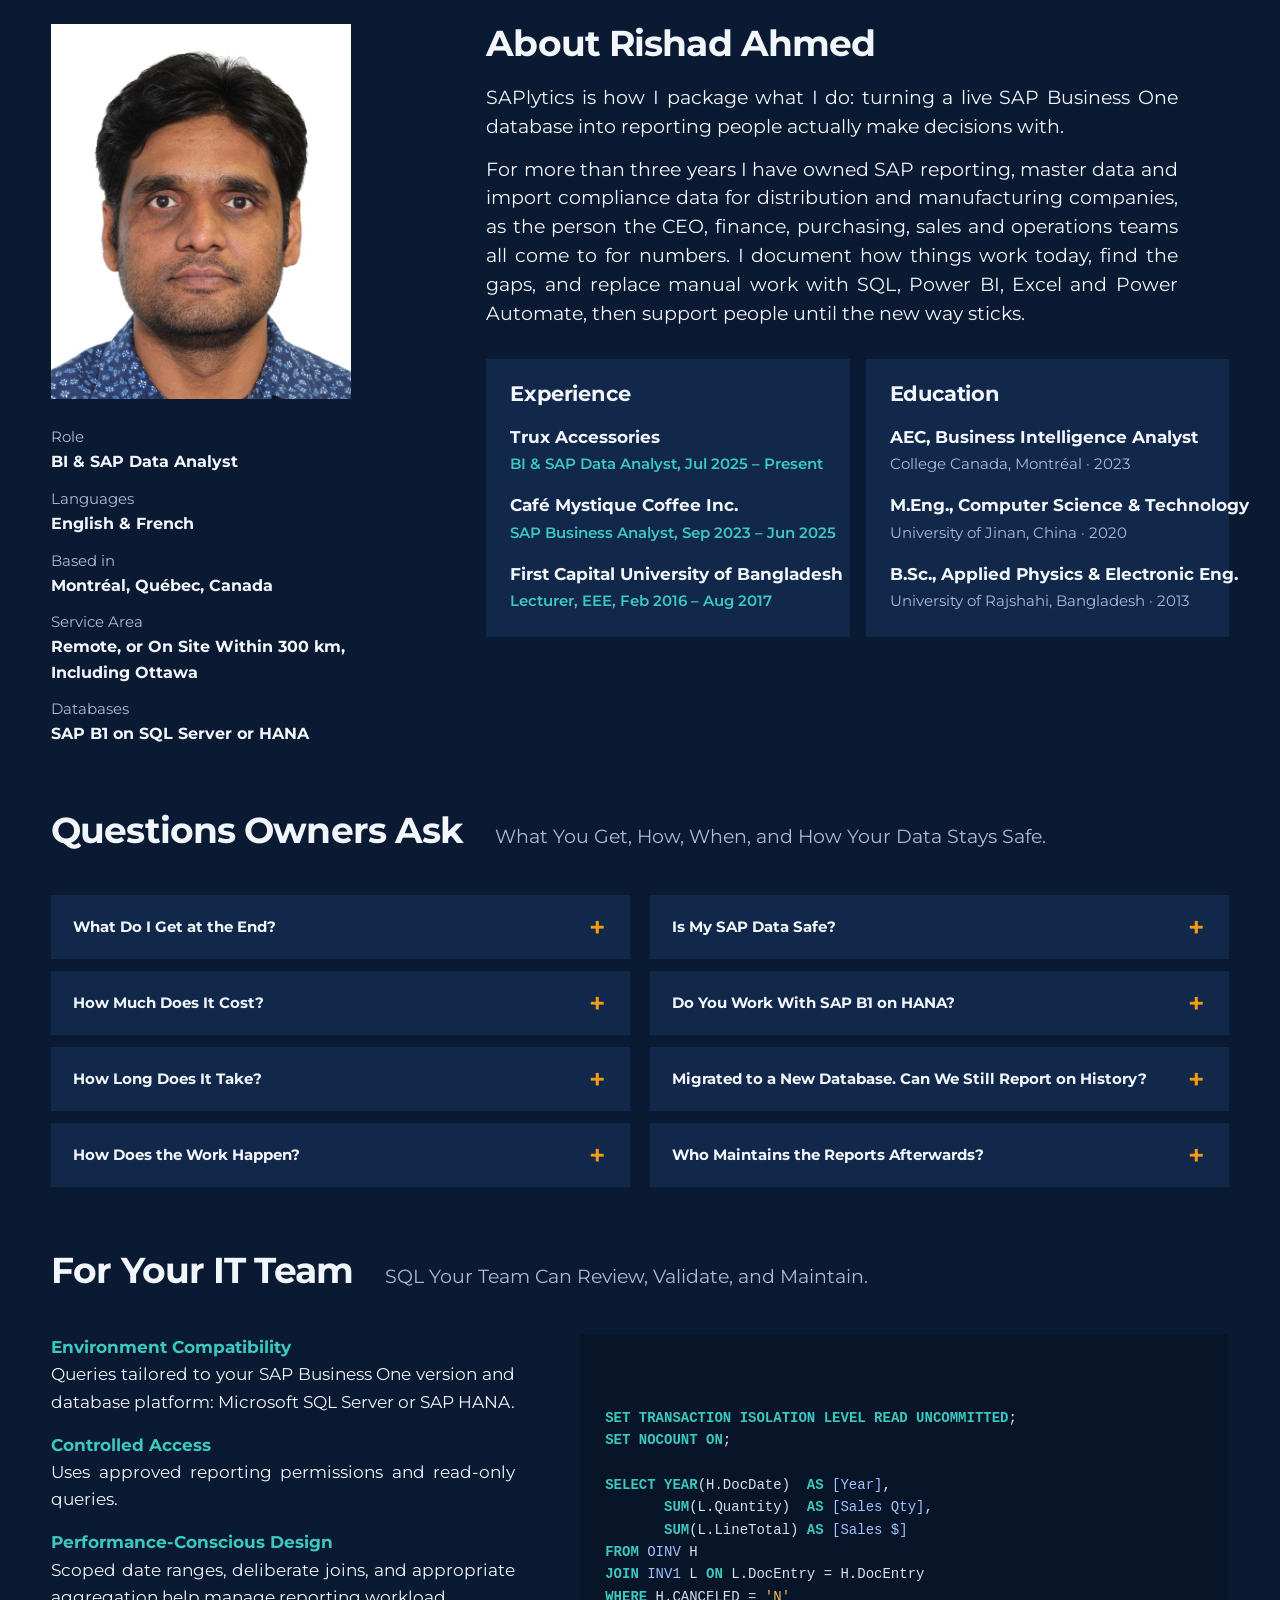
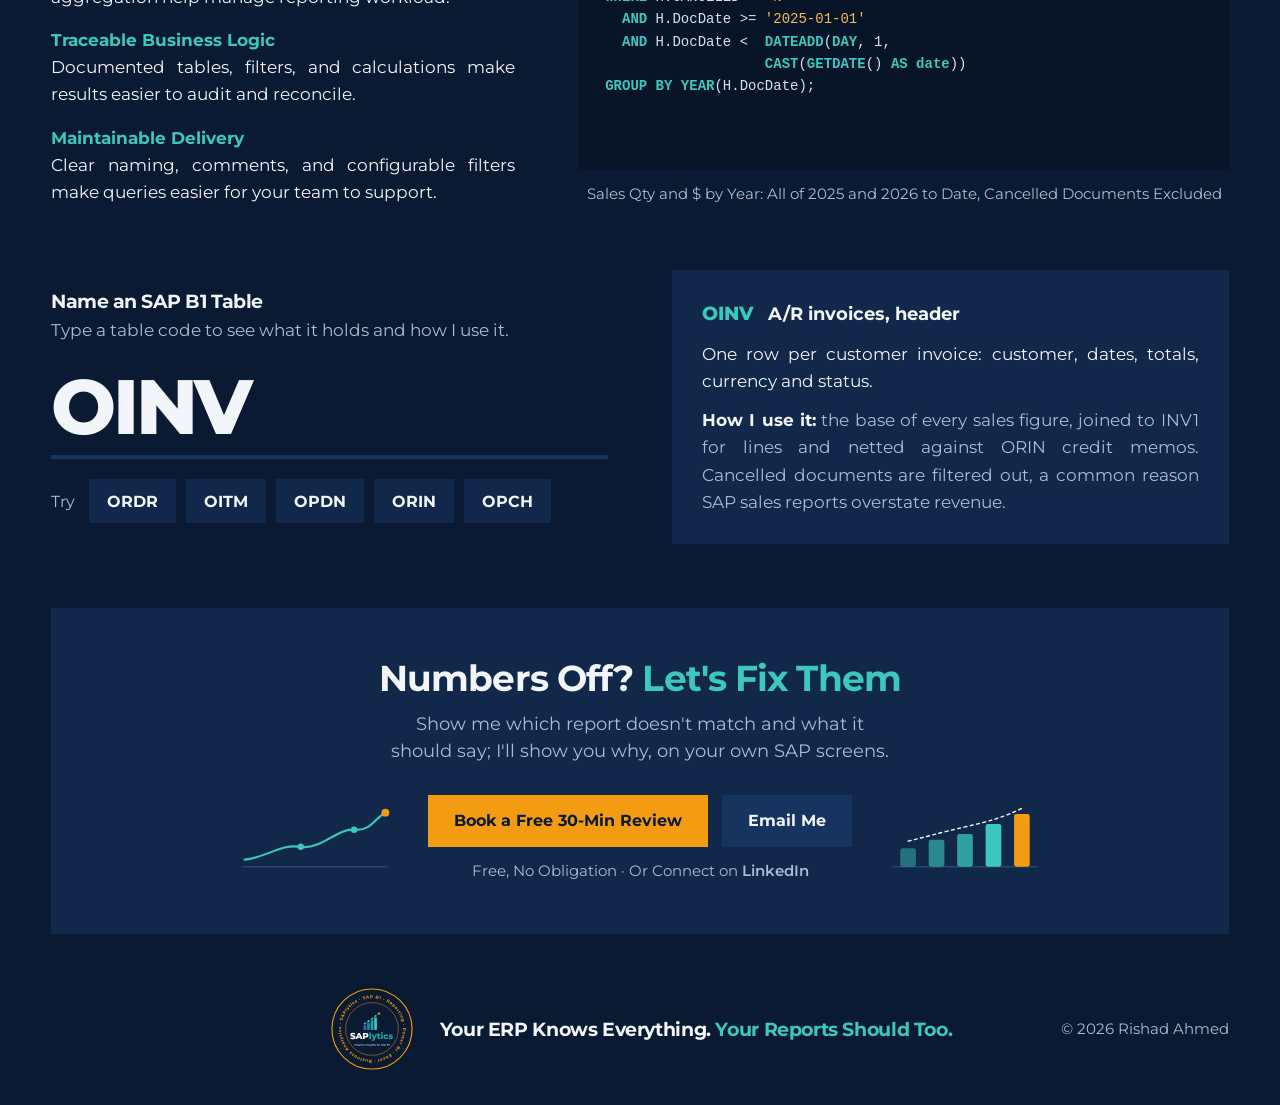
==== commit 73cabea4: "IT section: five reviewer-focused points; SET lines kept in the query Co-Authored-By: Claude Opus 5." ====
--- a/index.html
+++ b/index.html
@@ -569,7 +569,7 @@
     [data-ui].ui{padding:16px 14px;font-size:13px}
     .ui th,.ui td{padding:7px 5px}
     .ui .hide-s,.ui .sub{display:none}
-    pre{font-size:12.5px;padding:18px 16px}
+    pre{font-size:11.5px;padding:16px 14px}
     .tbl-in input{font-size:17vw}
     .contact .btn{width:100%}
     .hero .cta .btn{width:100%;padding:0 14px;font-size:15px}
@@ -920,17 +920,21 @@
     <div class="wrap">
       <div class="head">
         <h2 id="it-h" class="rv">For Your IT Team</h2>
-        <p class="rv" style="--d:.06s">Clean, Auditable SQL That Runs in SAP's Query Manager.</p>
+        <p class="rv" style="--d:.06s">SQL Your Team Can Review, Validate, and Maintain.</p>
       </div>
       <div class="grid">
         <ul class="rules">
-          <li class="rv"><b>Cancelled Means Both Documents</b>CANCELED = 'N' drops the cancelled invoice and the cancellation document that reverses it.</li>
-          <li class="rv" style="--d:.06s"><b>Credit Memos Are Netted</b>Returns and price corrections come off sales, by the same customer, item and period.</li>
-          <li class="rv" style="--d:.12s"><b>Half-Open Date Ranges</b>Never BETWEEN on a datetime, and no functions on indexed columns.</li>
-          <li class="rv" style="--d:.18s"><b>Freight at Document Level</b>Joined per line, freight repeats and inflates totals.</li>
+          <li class="rv"><b>Environment Compatibility</b>Queries tailored to your SAP Business One version and database platform: Microsoft SQL Server or SAP HANA.</li>
+          <li class="rv" style="--d:.06s"><b>Controlled Access</b>Uses approved reporting permissions and read-only queries.</li>
+          <li class="rv" style="--d:.12s"><b>Performance-Conscious Design</b>Scoped date ranges, deliberate joins, and appropriate aggregation help manage reporting workload.</li>
+          <li class="rv" style="--d:.18s"><b>Traceable Business Logic</b>Documented tables, filters, and calculations make results easier to audit and reconcile.</li>
+          <li class="rv" style="--d:.24s"><b>Maintainable Delivery</b>Clear naming, comments, and configurable filters make queries easier for your team to support.</li>
         </ul>
         <figure class="rv" style="--d:.1s">
-<pre><code id="code">SELECT YEAR(H.DocDate)  AS [Year],
+<pre><code id="code">SET TRANSACTION ISOLATION LEVEL READ UNCOMMITTED;
+SET NOCOUNT ON;
+
+SELECT YEAR(H.DocDate)  AS [Year],
        SUM(L.Quantity)  AS [Sales Qty],
        SUM(L.LineTotal) AS [Sales $]
 FROM OINV H
@@ -1026,7 +1030,7 @@
   // light SQL highlighting
   const code=document.getElementById('code');
   if(code){
-    const K='SELECT|FROM|JOIN|ON|WHERE|AND|AS|SUM|YEAR|DATEADD|CAST|GETDATE|DAY|date|GROUP|BY';
+    const K='SET|TRANSACTION|ISOLATION|LEVEL|READ|UNCOMMITTED|NOCOUNT|SELECT|FROM|JOIN|ON|WHERE|AND|AS|SUM|YEAR|DATEADD|CAST|GETDATE|DAY|date|GROUP|BY';
     let h=code.textContent.replace(/[&<>]/g,c=>({'&':'&amp;','<':'&lt;','>':'&gt;'}[c]));
     h=h.replace(/('[^']*')|(\[[^\]]*\])|\b(OINV|INV1|ORIN|RIN1|OCRD)\b/g,(m,s,b,t)=>s?'<span class="s">'+s+'</span>':'<span class="n">'+(b||t)+'</span>');
     h=h.replace(new RegExp('\\b('+K+')\\b(?![^<]*<\\/span>)','g'),'<span class="k">$1</span>');
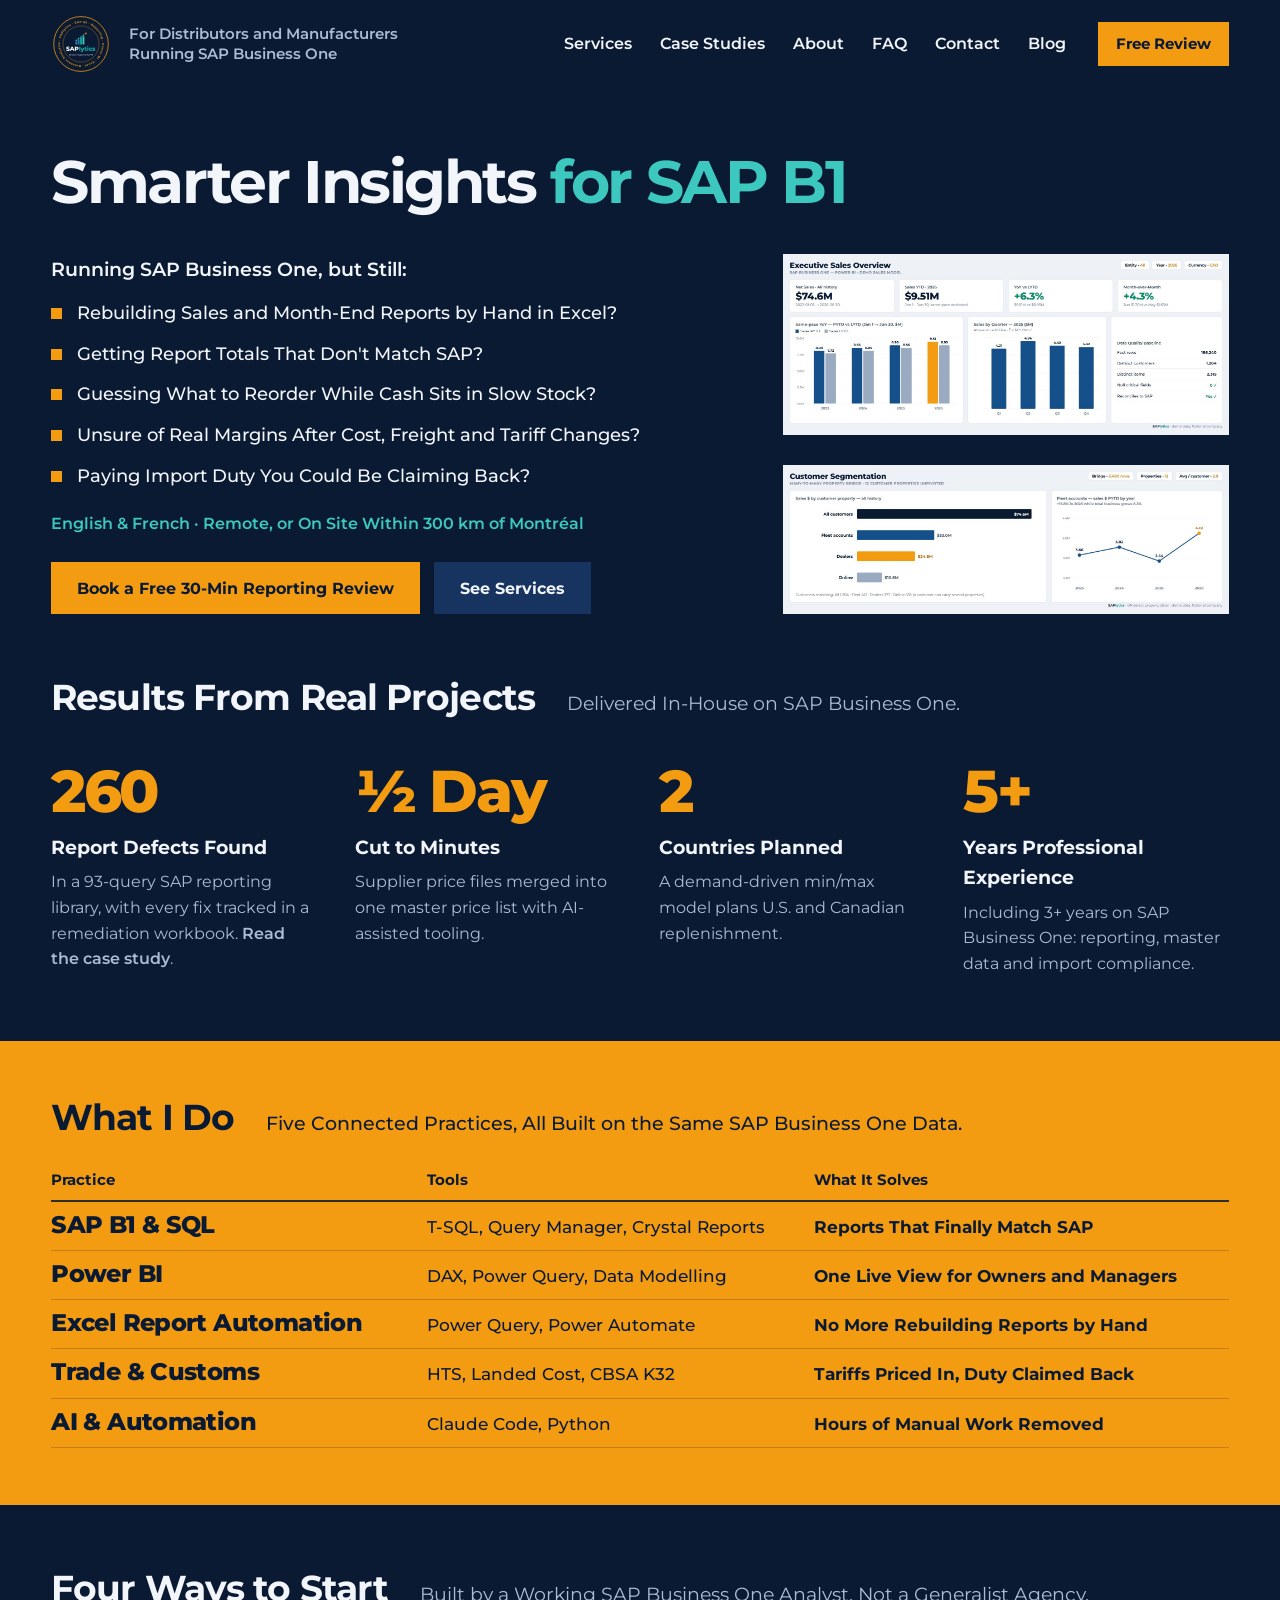
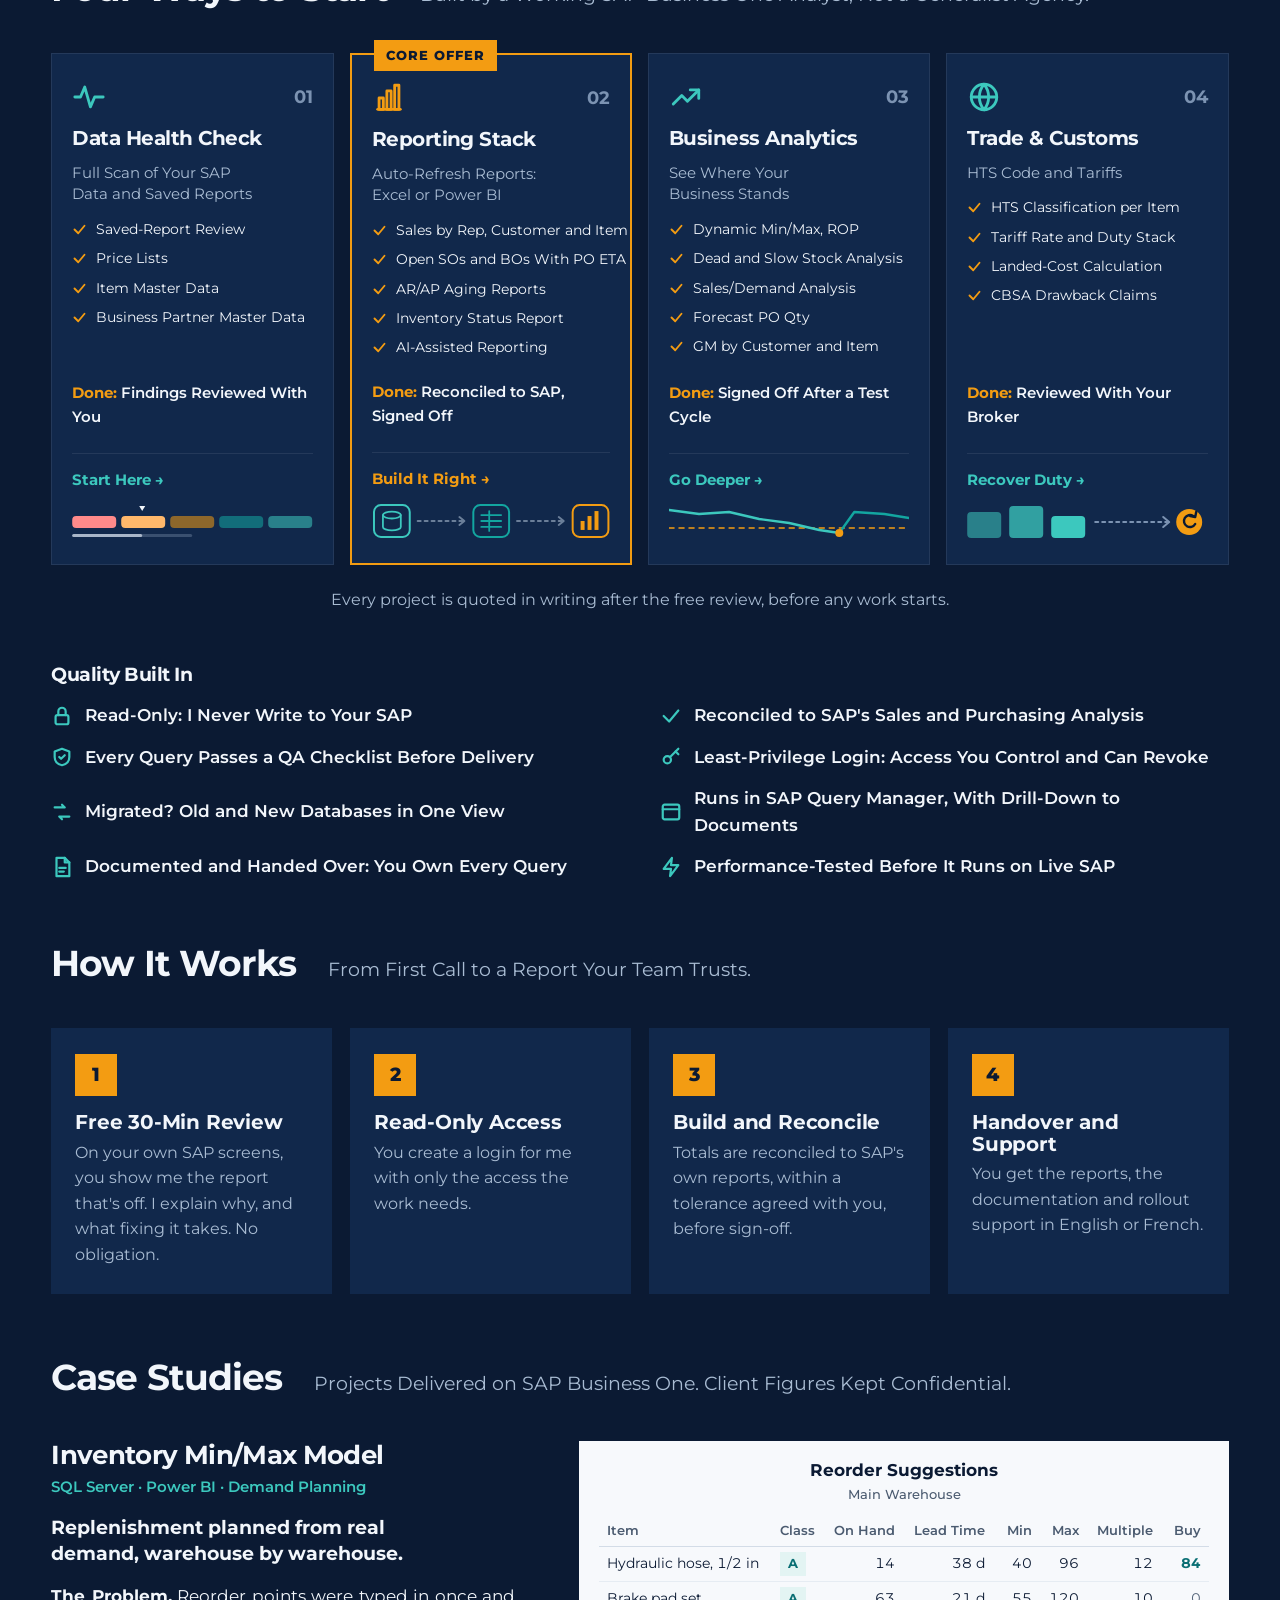
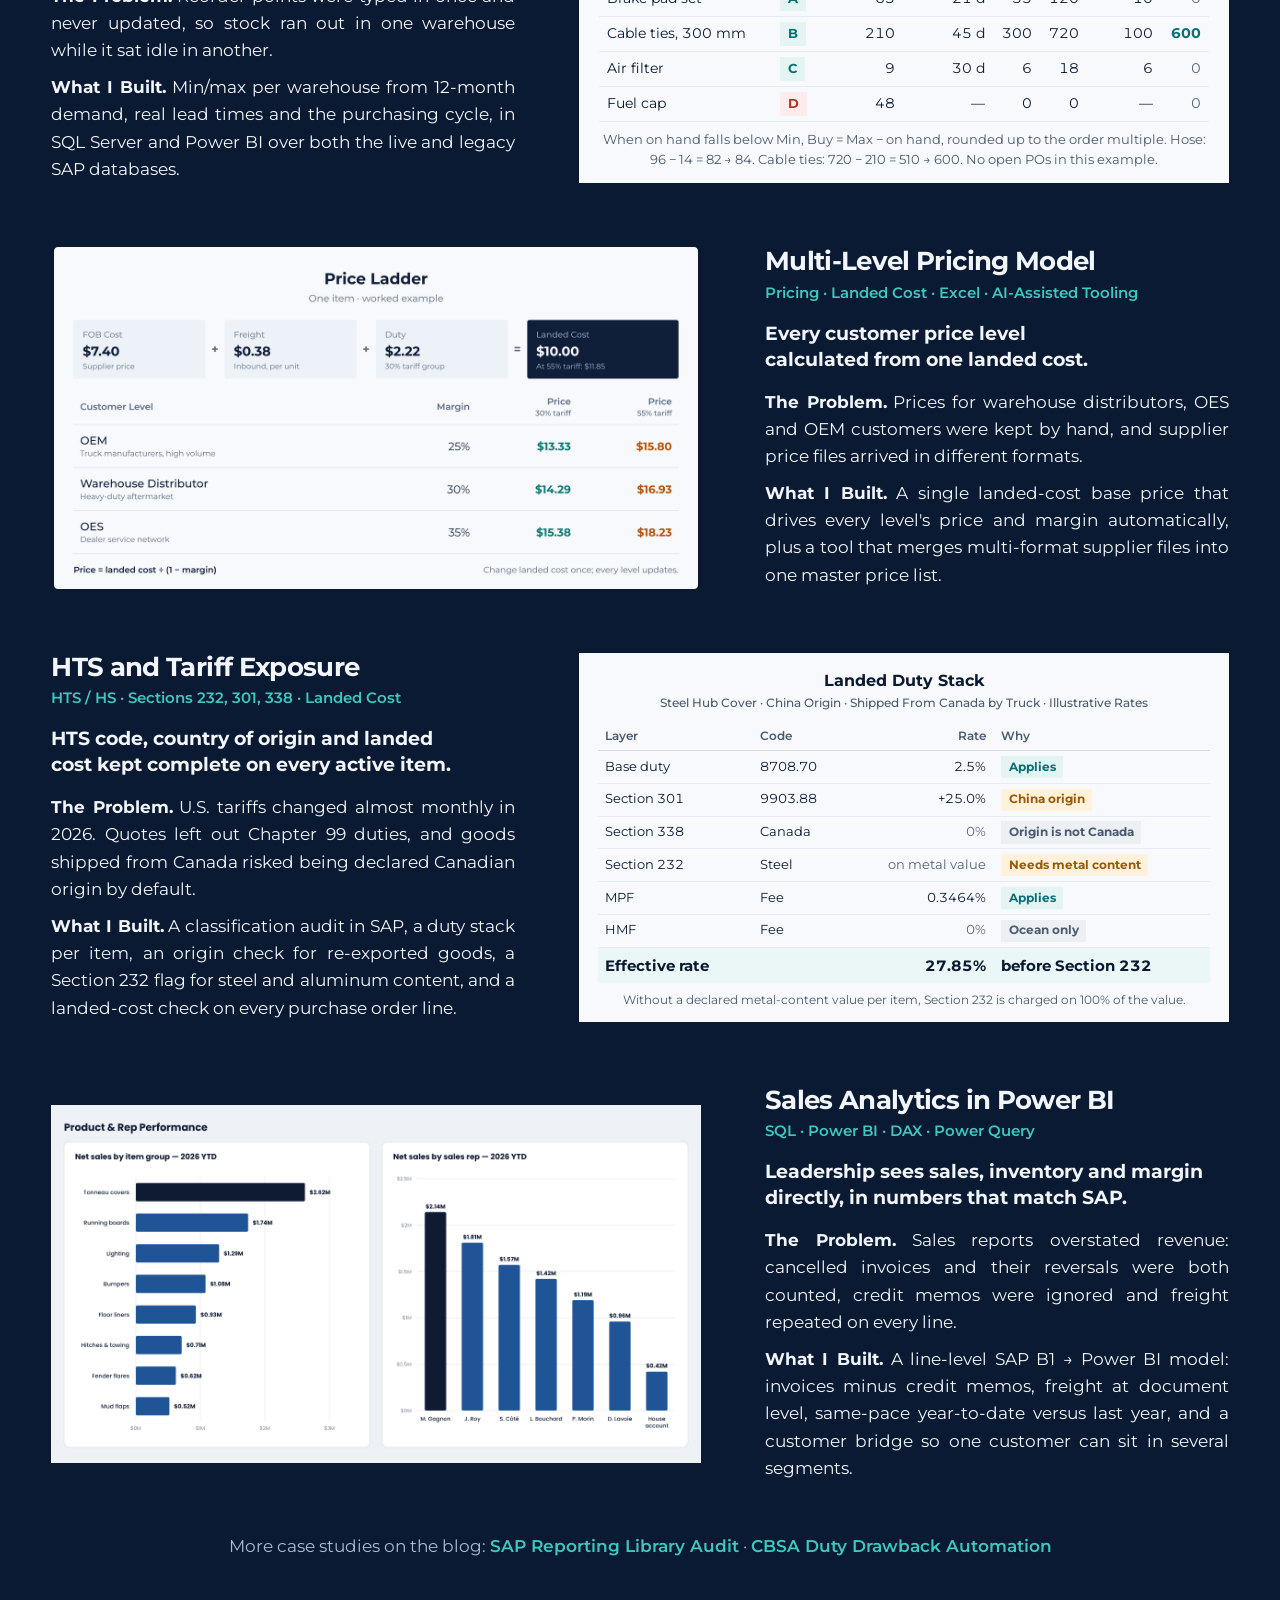
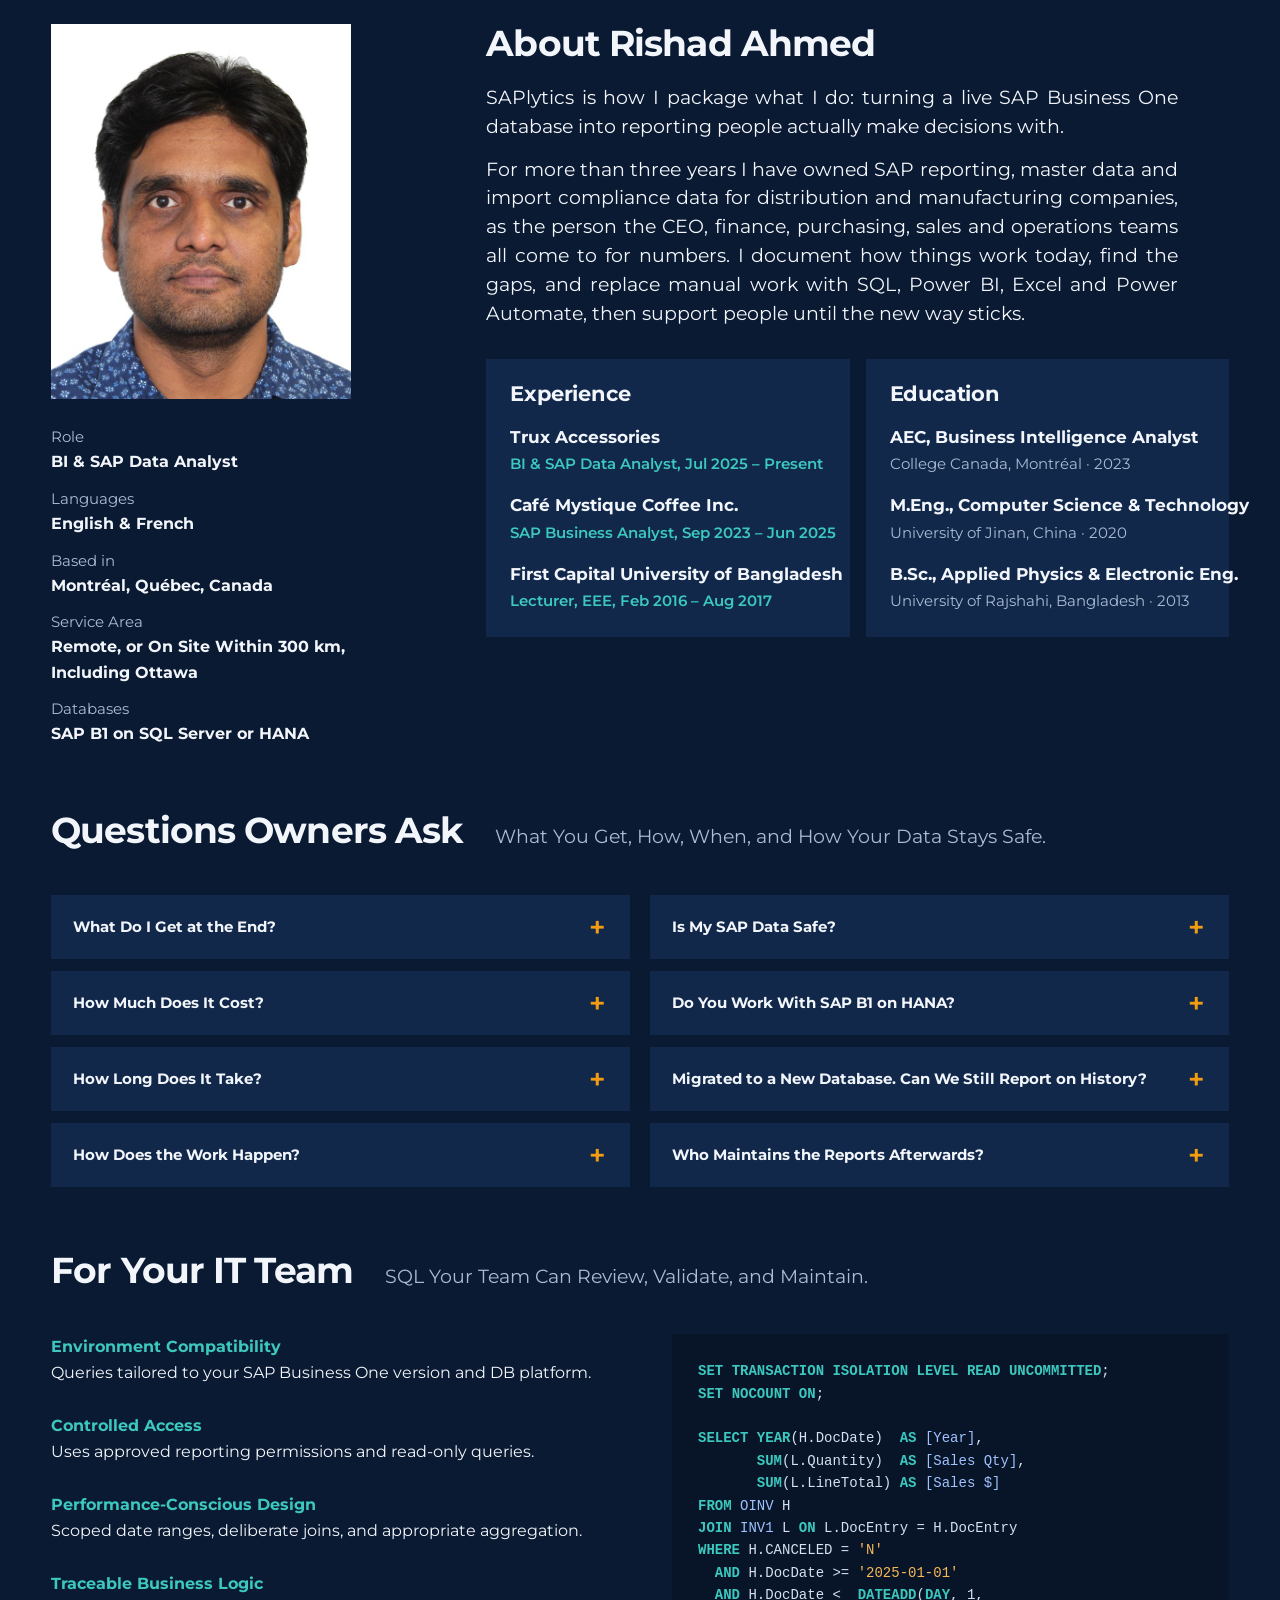
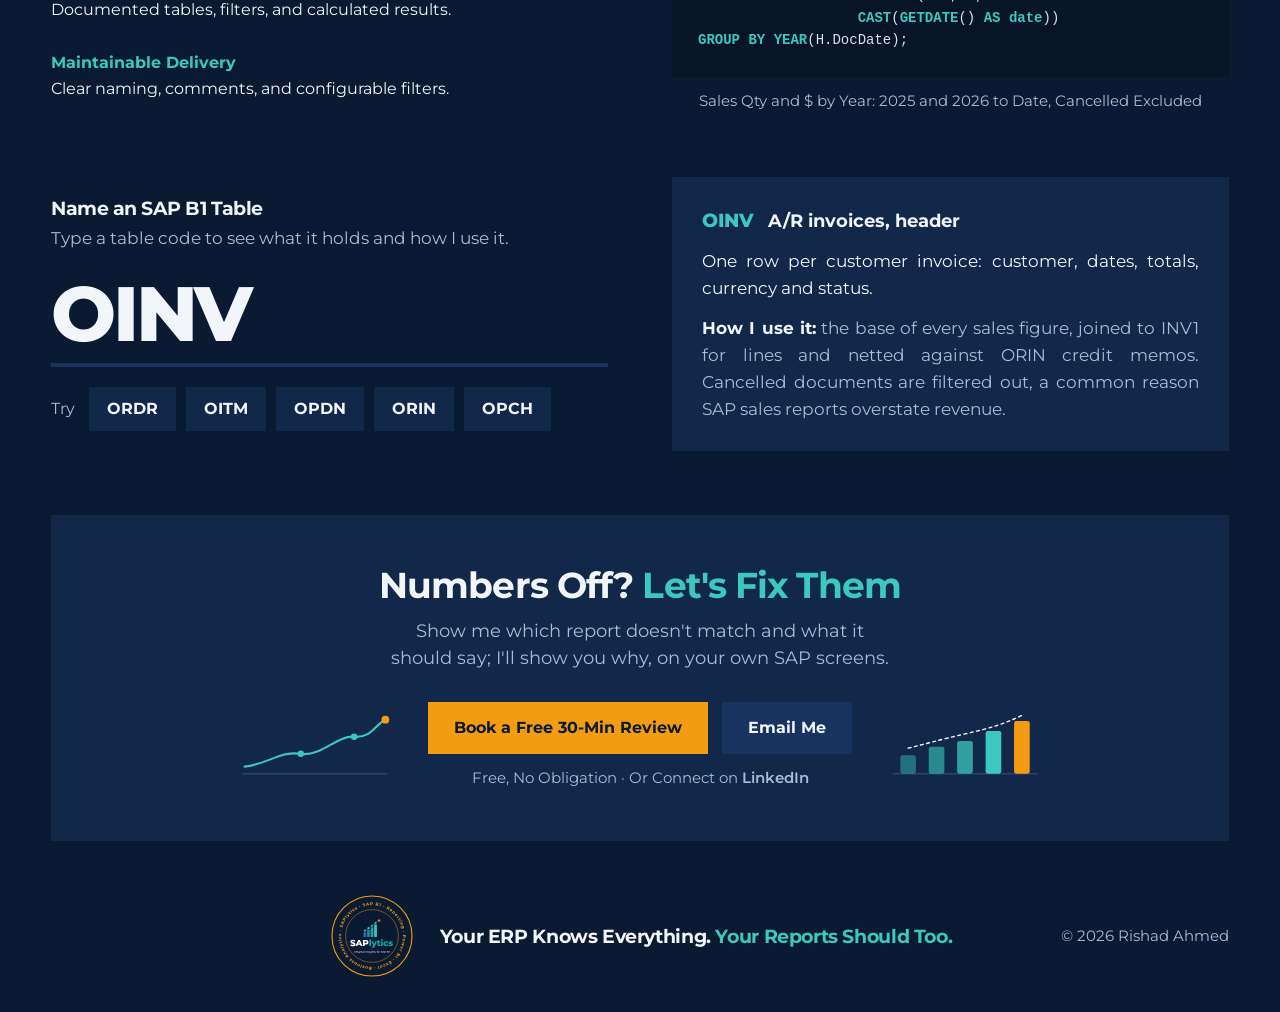
==== commit 4e8fce57: "IT section: one sub-line per point Co-Authored-By: Claude Opus 5.5 <noreply@anthropic.com>" ====
--- a/index.html
+++ b/index.html
@@ -459,11 +459,12 @@
   .faq summary:hover{color:var(--teal)}
   .faq details p{padding:0 24px 22px;font-size:17px;color:var(--muted)}
   /* ---------- IT team ---------- */
-  .it .grid{display:grid;grid-template-columns:minmax(0,5fr) minmax(0,7fr);gap:clamp(32px,5vw,72px);align-items:stretch}
+  .it .grid{display:grid;grid-template-columns:minmax(0,6fr) minmax(0,6fr);gap:clamp(32px,5vw,72px);align-items:stretch}
   .it .grid > figure{display:flex;flex-direction:column;margin:0}
   .it .grid > figure pre{flex:1;display:flex;align-items:center}
   .rules{list-style:none;display:grid;gap:16px}
-  .rules li{font-size:17px}
+  .rules li{font-size:16px}
+  @media (min-width:1240px){.rules li{white-space:nowrap}}
   .rules b{display:block;color:var(--teal);font-weight:700}
   pre{background:#081428;padding:26px;overflow-x:auto;font-family:Consolas,'Cascadia Code',Menlo,monospace;font-size:14px;line-height:1.6;color:#D5E1F0;tab-size:4}
   pre .k{color:#3CC8BE;font-weight:600}
@@ -924,11 +925,11 @@
       </div>
       <div class="grid">
         <ul class="rules">
-          <li class="rv"><b>Environment Compatibility</b>Queries tailored to your SAP Business One version and database platform: Microsoft SQL Server or SAP HANA.</li>
+          <li class="rv"><b>Environment Compatibility</b>Queries tailored to your SAP Business One version and DB platform.</li>
           <li class="rv" style="--d:.06s"><b>Controlled Access</b>Uses approved reporting permissions and read-only queries.</li>
-          <li class="rv" style="--d:.12s"><b>Performance-Conscious Design</b>Scoped date ranges, deliberate joins, and appropriate aggregation help manage reporting workload.</li>
-          <li class="rv" style="--d:.18s"><b>Traceable Business Logic</b>Documented tables, filters, and calculations make results easier to audit and reconcile.</li>
-          <li class="rv" style="--d:.24s"><b>Maintainable Delivery</b>Clear naming, comments, and configurable filters make queries easier for your team to support.</li>
+          <li class="rv" style="--d:.12s"><b>Performance-Conscious Design</b>Scoped date ranges, deliberate joins, and appropriate aggregation.</li>
+          <li class="rv" style="--d:.18s"><b>Traceable Business Logic</b>Documented tables, filters, and calculated results.</li>
+          <li class="rv" style="--d:.24s"><b>Maintainable Delivery</b>Clear naming, comments, and configurable filters.</li>
         </ul>
         <figure class="rv" style="--d:.1s">
 <pre><code id="code">SET TRANSACTION ISOLATION LEVEL READ UNCOMMITTED;
@@ -944,7 +945,7 @@
   AND H.DocDate <  DATEADD(DAY, 1,
                    CAST(GETDATE() AS date))
 GROUP BY YEAR(H.DocDate);</code></pre>
-          <figcaption>Sales Qty and $ by Year: All of 2025 and 2026 to Date, Cancelled Documents Excluded</figcaption>
+          <figcaption>Sales Qty and $ by Year: 2025 and 2026 to Date, Cancelled Excluded</figcaption>
         </figure>
       </div>
       <div class="lookup">
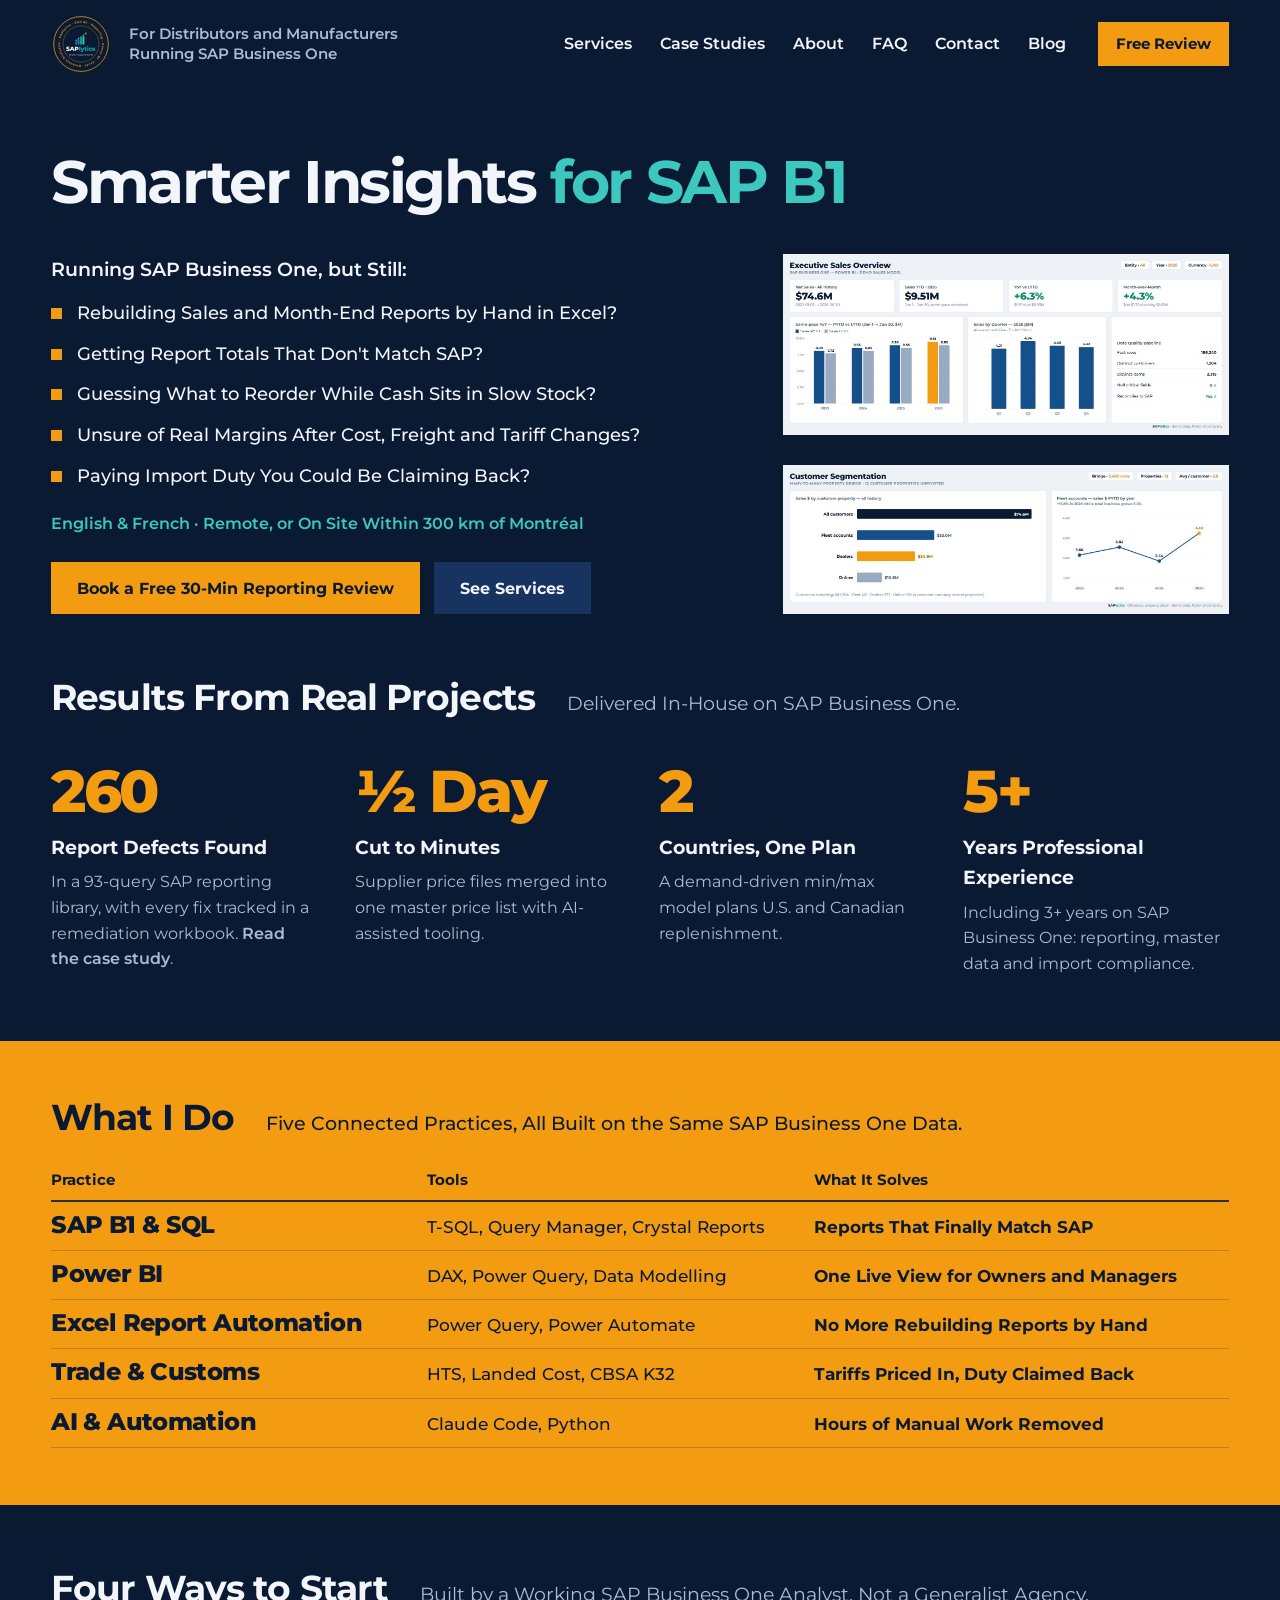
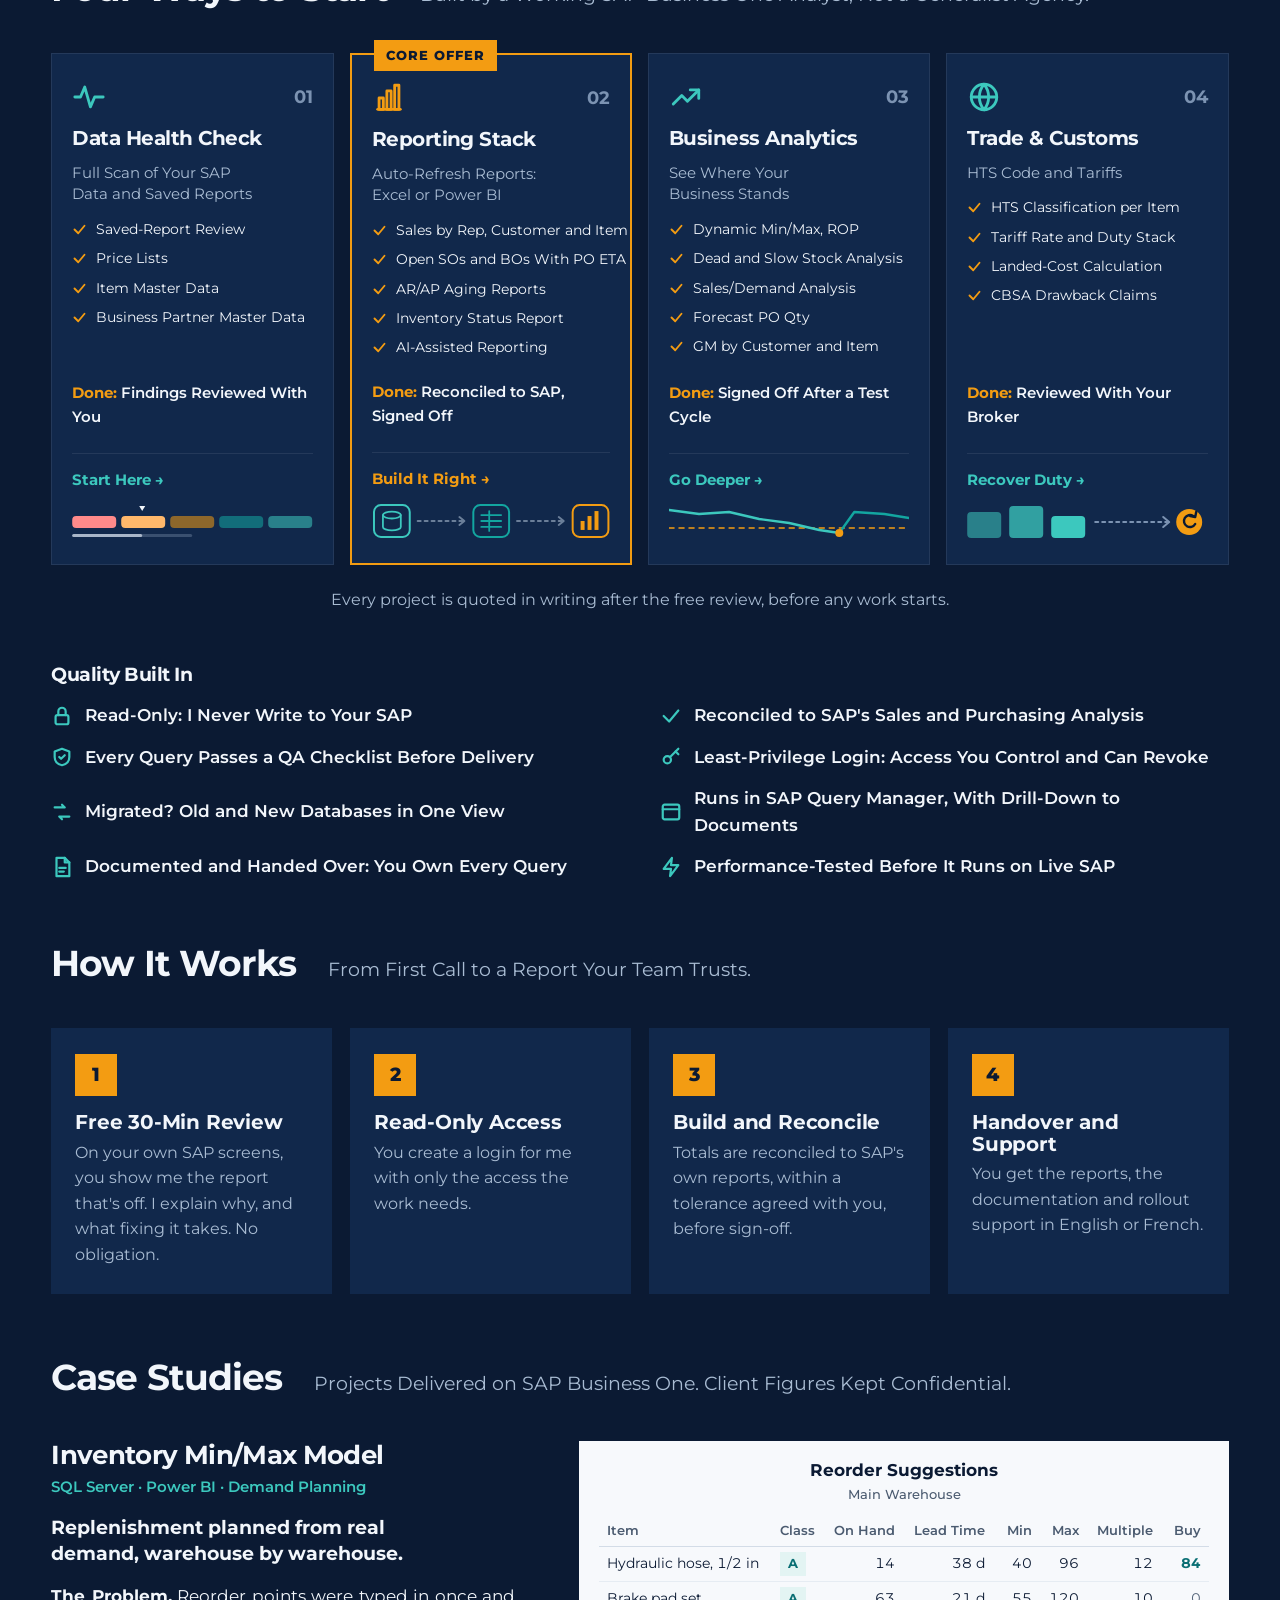
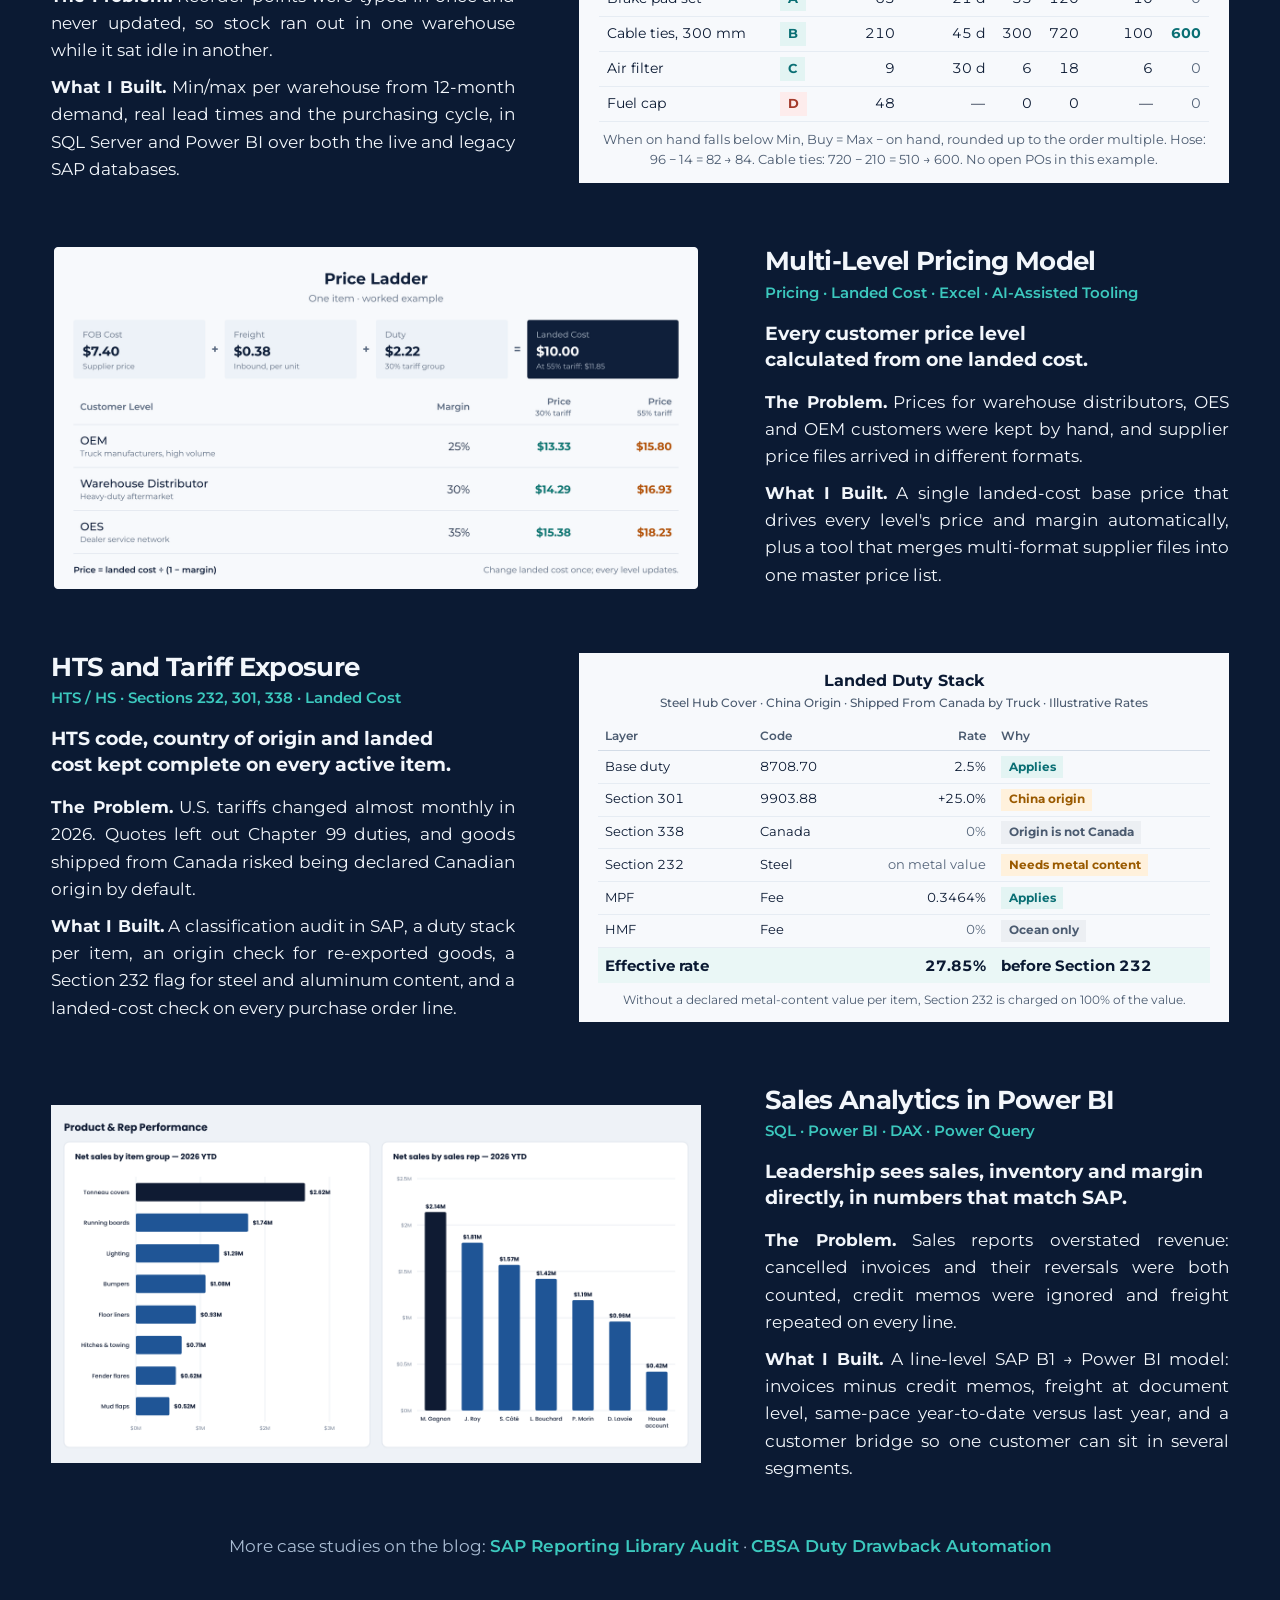
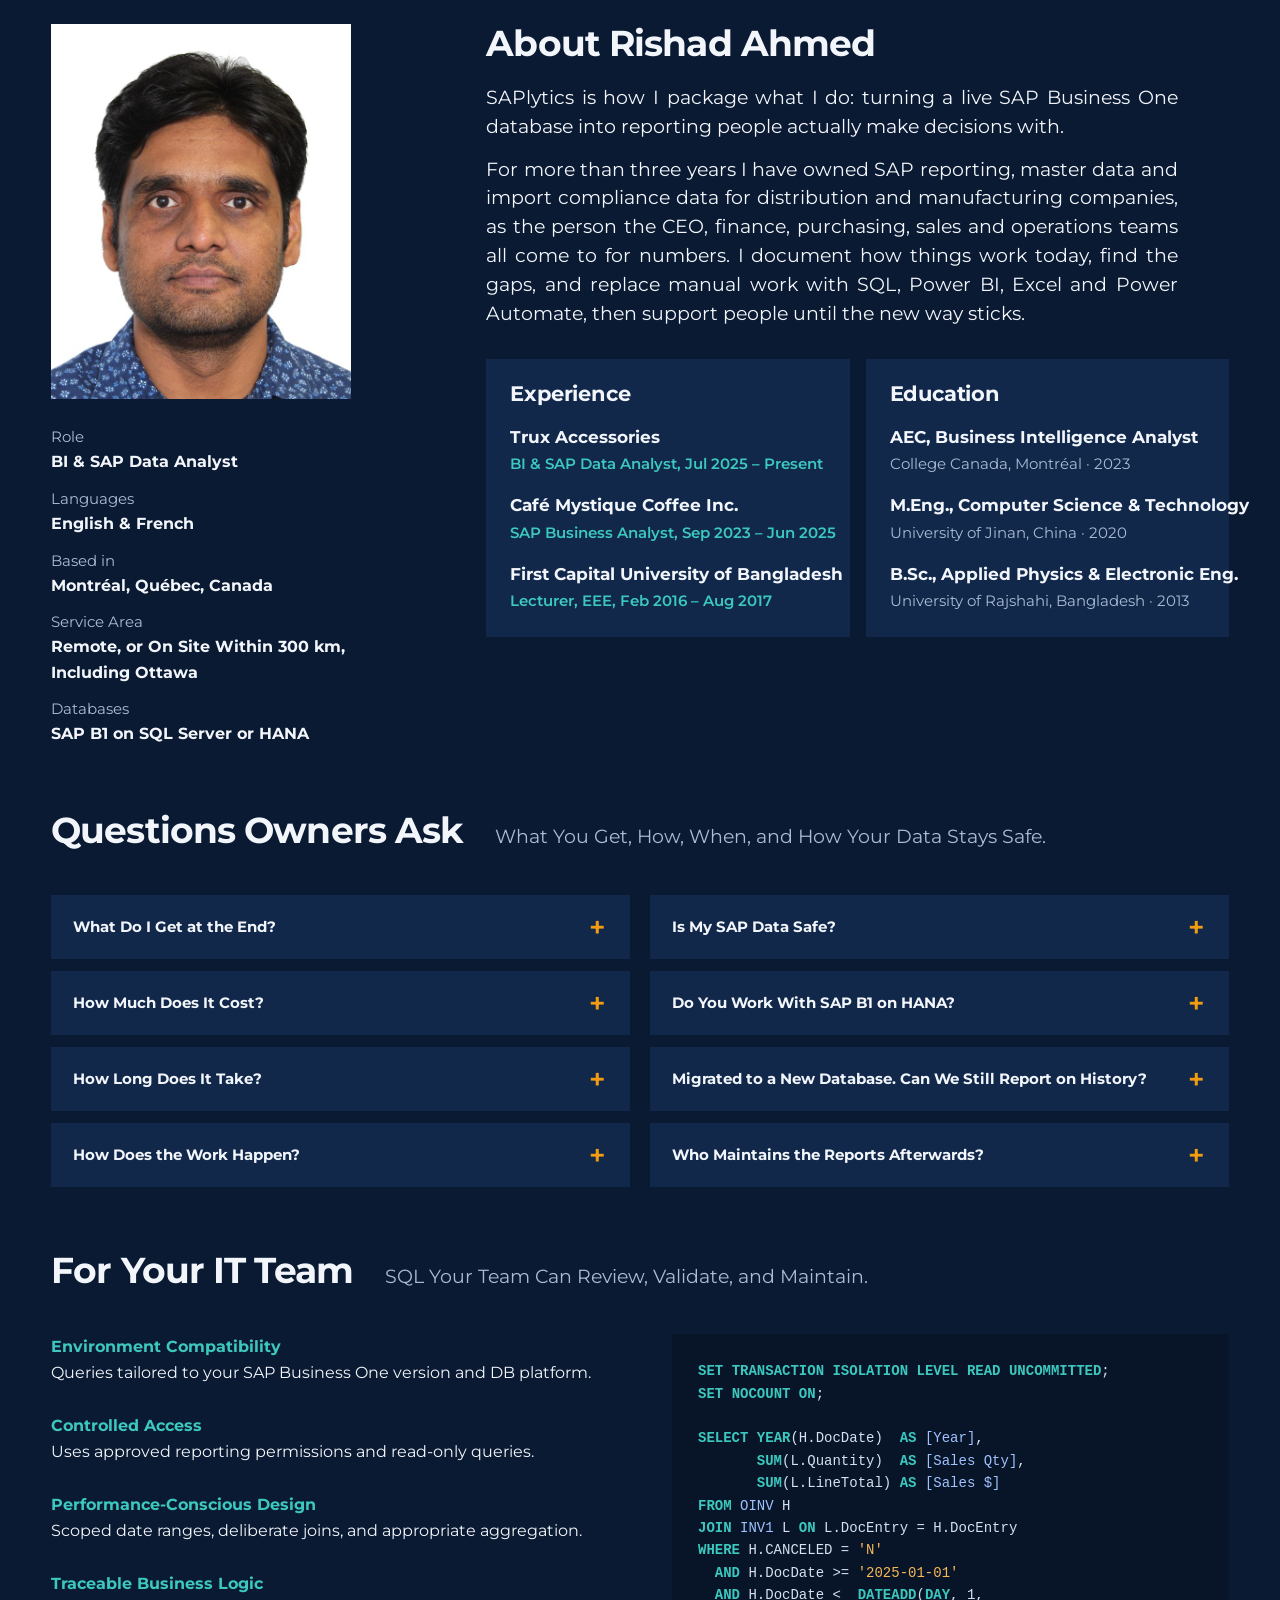
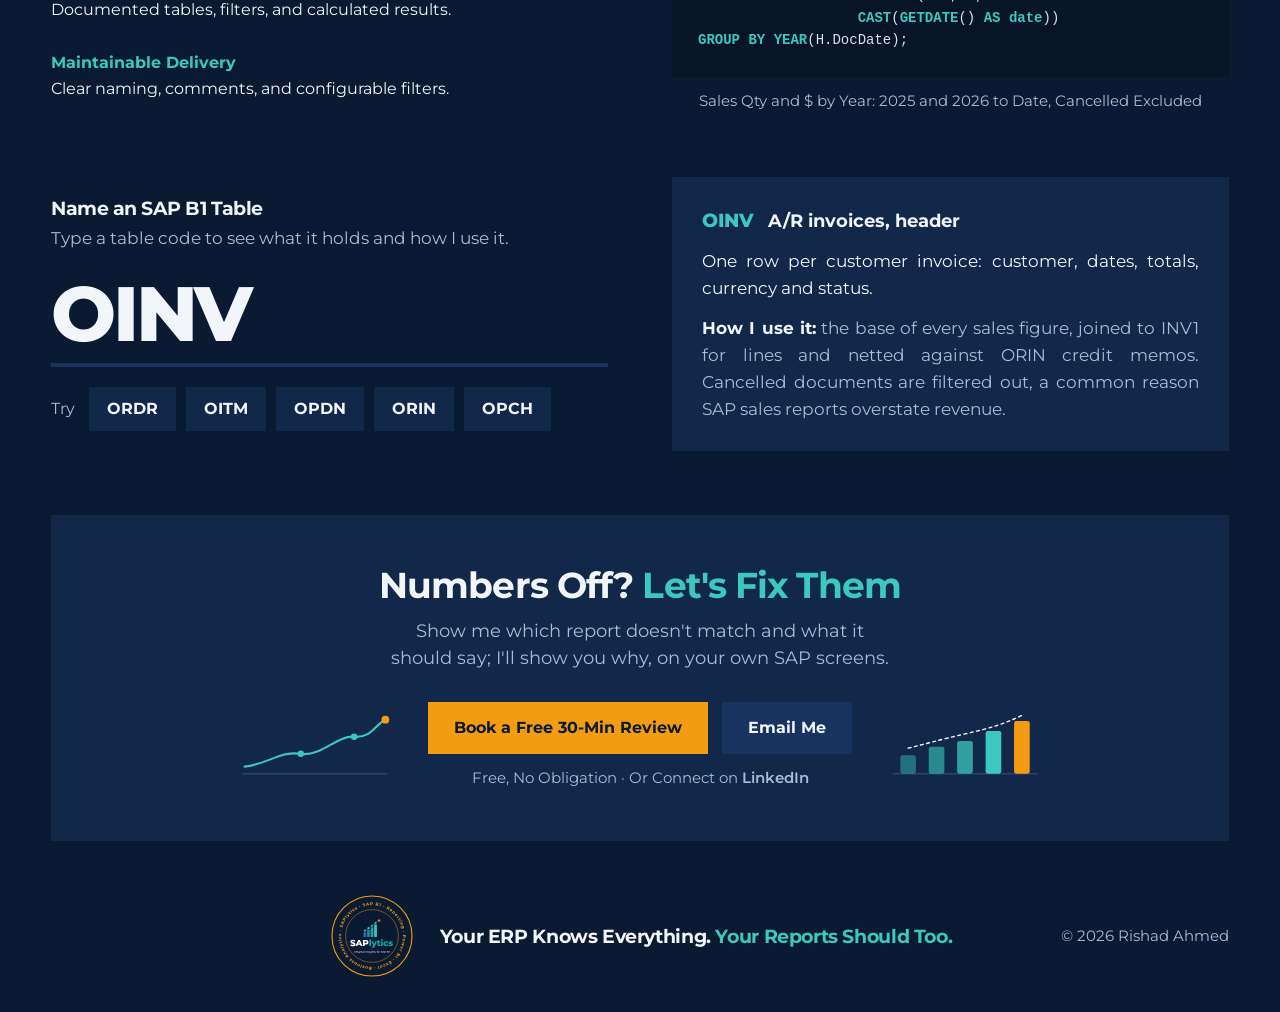
==== commit 41df0b22: "Audit fixes: phone table, image weight, blog SEO, wording - Reorder table hides Class on phones so t" ====
--- a/index.html
+++ b/index.html
@@ -177,7 +177,7 @@
      "name": "How Long Does It Take?",
      "acceptedAnswer": {
       "@type": "Answer",
-      "text": "It depends on the scope: a Data Health Check is quicker than a full reporting stack. After the free review you get a short written scope with what you'll receive and a delivery date, before any work starts."
+      "text": "It depends on the scope: a Data Health Check is quicker than a full reporting stack. After the free review you get a short written scope with what you'll receive and an estimated timeline, before any work starts."
      }
     },
     {
@@ -567,8 +567,9 @@
     .figs strong{font-size:12vw}
     .ui .kv{grid-template-columns:1fr 1fr 1fr;gap:6px}
     .ui .kv div{padding:7px 8px}
-    [data-ui].ui{padding:16px 14px;font-size:13px}
-    .ui th,.ui td{padding:7px 5px}
+    [data-ui].ui{padding:14px 10px;font-size:12.5px}
+    .ui th,.ui td{padding:7px 4px}
+    .ui th{font-size:12px}
     .ui .hide-s,.ui .sub{display:none}
     pre{font-size:11.5px;padding:16px 14px}
     .tbl-in input{font-size:17vw}
@@ -646,7 +647,7 @@
       <ul class="figs">
         <li class="rv"><strong>260</strong><b>Report Defects Found</b><span>In a 93-query SAP reporting library, with every fix tracked in a remediation workbook. <a class="tlink" href="blog/sap-business-one-reporting-library-audit/">Read the case study</a>.</span></li>
         <li class="rv" style="--d:.07s"><strong>½ Day</strong><b>Cut to Minutes</b><span>Supplier price files merged into one master price list with AI-assisted tooling.</span></li>
-        <li class="rv" style="--d:.14s"><strong>2</strong><b>Countries Planned</b><span>A demand-driven min/max model plans U.S. and Canadian replenishment.</span></li>
+        <li class="rv" style="--d:.14s"><strong>2</strong><b>Countries, One Plan</b><span>A demand-driven min/max model plans U.S. and Canadian replenishment.</span></li>
         <li class="rv" style="--d:.21s"><strong>5+</strong><b>Years Professional Experience</b><span>Including 3+ years on SAP Business One: reporting, master data and import compliance.</span></li>
       </ul>
     </div>
@@ -785,13 +786,13 @@
           <div data-ui class="ui" role="img" aria-label="Reorder suggestions table">
             <div class="ui-t"><b>Reorder Suggestions</b><span>Main Warehouse</span></div>
             <table>
-              <thead><tr><th>Item</th><th>Class</th><th class="r">On Hand</th><th class="r hide-s">Lead Time</th><th class="r">Min</th><th class="r">Max</th><th class="r">Multiple</th><th class="r">Buy</th></tr></thead>
+              <thead><tr><th>Item</th><th class="hide-s">Class</th><th class="r">On Hand</th><th class="r hide-s">Lead Time</th><th class="r">Min</th><th class="r">Max</th><th class="r">Multiple</th><th class="r">Buy</th></tr></thead>
               <tbody>
-                <tr><td>Hydraulic hose, 1/2 in</td><td><span class="pill">A</span></td><td class="r">14</td><td class="r hide-s">38 d</td><td class="r">40</td><td class="r">96</td><td class="r">12</td><td class="r strong">84</td></tr>
-                <tr><td>Brake pad set</td><td><span class="pill">A</span></td><td class="r">63</td><td class="r hide-s">21 d</td><td class="r">55</td><td class="r">120</td><td class="r">10</td><td class="r dim">0</td></tr>
-                <tr><td>Cable ties, 300 mm</td><td><span class="pill">B</span></td><td class="r">210</td><td class="r hide-s">45 d</td><td class="r">300</td><td class="r">720</td><td class="r">100</td><td class="r strong">600</td></tr>
-                <tr><td>Air filter</td><td><span class="pill">C</span></td><td class="r">9</td><td class="r hide-s">30 d</td><td class="r">6</td><td class="r">18</td><td class="r">6</td><td class="r dim">0</td></tr>
-                <tr><td>Fuel cap</td><td><span class="pill d">D</span></td><td class="r">48</td><td class="r hide-s">—</td><td class="r">0</td><td class="r">0</td><td class="r">—</td><td class="r dim">0</td></tr>
+                <tr><td>Hydraulic hose, 1/2 in</td><td class="hide-s"><span class="pill">A</span></td><td class="r">14</td><td class="r hide-s">38 d</td><td class="r">40</td><td class="r">96</td><td class="r">12</td><td class="r strong">84</td></tr>
+                <tr><td>Brake pad set</td><td class="hide-s"><span class="pill">A</span></td><td class="r">63</td><td class="r hide-s">21 d</td><td class="r">55</td><td class="r">120</td><td class="r">10</td><td class="r dim">0</td></tr>
+                <tr><td>Cable ties, 300 mm</td><td class="hide-s"><span class="pill">B</span></td><td class="r">210</td><td class="r hide-s">45 d</td><td class="r">300</td><td class="r">720</td><td class="r">100</td><td class="r strong">600</td></tr>
+                <tr><td>Air filter</td><td class="hide-s"><span class="pill">C</span></td><td class="r">9</td><td class="r hide-s">30 d</td><td class="r">6</td><td class="r">18</td><td class="r">6</td><td class="r dim">0</td></tr>
+                <tr><td>Fuel cap</td><td class="hide-s"><span class="pill d">D</span></td><td class="r">48</td><td class="r hide-s">—</td><td class="r">0</td><td class="r">0</td><td class="r">—</td><td class="r dim">0</td></tr>
               </tbody>
             </table>
             <p class="note">When on hand falls below Min, Buy = Max − on hand, rounded up to the order multiple. Hose: 96 − 14 = 82 → 84. Cable ties: 720 − 210 = 510 → 600. No open POs in this example.</p>
@@ -904,7 +905,7 @@
         <div class="rv">
           <details><summary>What Do I Get at the End?</summary><p>Working reports your team uses every day: SAP queries, Excel workbooks that refresh themselves, Power BI dashboards, or all three. Each one comes with documentation and a reconciliation that shows its totals match SAP. You own all of it.</p></details>
           <details><summary>How Much Does It Cost?</summary><p>Every project is different, so it is quoted after a short assessment. After the free review, you get a written scope and a quote covering what you will receive and when, before any work starts. No obligation.</p></details>
-          <details><summary>How Long Does It Take?</summary><p>It depends on the scope: a Data Health Check is quicker than a full reporting stack. After the free review you get a short written scope with what you'll receive and a delivery date, before any work starts.</p></details>
+          <details><summary>How Long Does It Take?</summary><p>It depends on the scope: a Data Health Check is quicker than a full reporting stack. After the free review you get a short written scope with what you'll receive and an estimated timeline, before any work starts.</p></details>
           <details><summary>How Does the Work Happen?</summary><p>Free review, then a read-only login, then build and reconcile, then handover with rollout support. I work remotely anywhere, or on site in Montréal and within about 300 km, including Ottawa, in English or French.</p></details>
         </div>
         <div class="rv" style="--d:.08s">
@@ -1012,6 +1013,14 @@
   const fitVis=()=>{document.querySelectorAll('.vis > [data-ui].ui').forEach(u=>{u.style.zoom='';if(innerWidth<=960)return;let z=1;while(u.scrollHeight>u.clientHeight+1&&z>.8){z-=.01;u.style.zoom=z.toFixed(2);}});};
   addEventListener('load',fitVis);addEventListener('resize',fitVis);
 
+
+  // logo always returns to the very top (mobile browsers can ignore empty anchors)
+  document.querySelectorAll('a[href="#top"]').forEach(a=>a.addEventListener('click',e=>{
+    e.preventDefault();
+    const bar=document.querySelector('.bar');if(bar)bar.classList.remove('open');
+    window.scrollTo({top:0,behavior:matchMedia('(prefers-reduced-motion: reduce)').matches?'auto':'smooth'});
+    if(location.hash)history.replaceState(null,'',location.pathname+location.search);
+  }));
 
   // phone and tablet menu
   (()=>{const bar=document.querySelector('.bar'),btn=bar&&bar.querySelector('.menu-btn');if(!btn)return;
